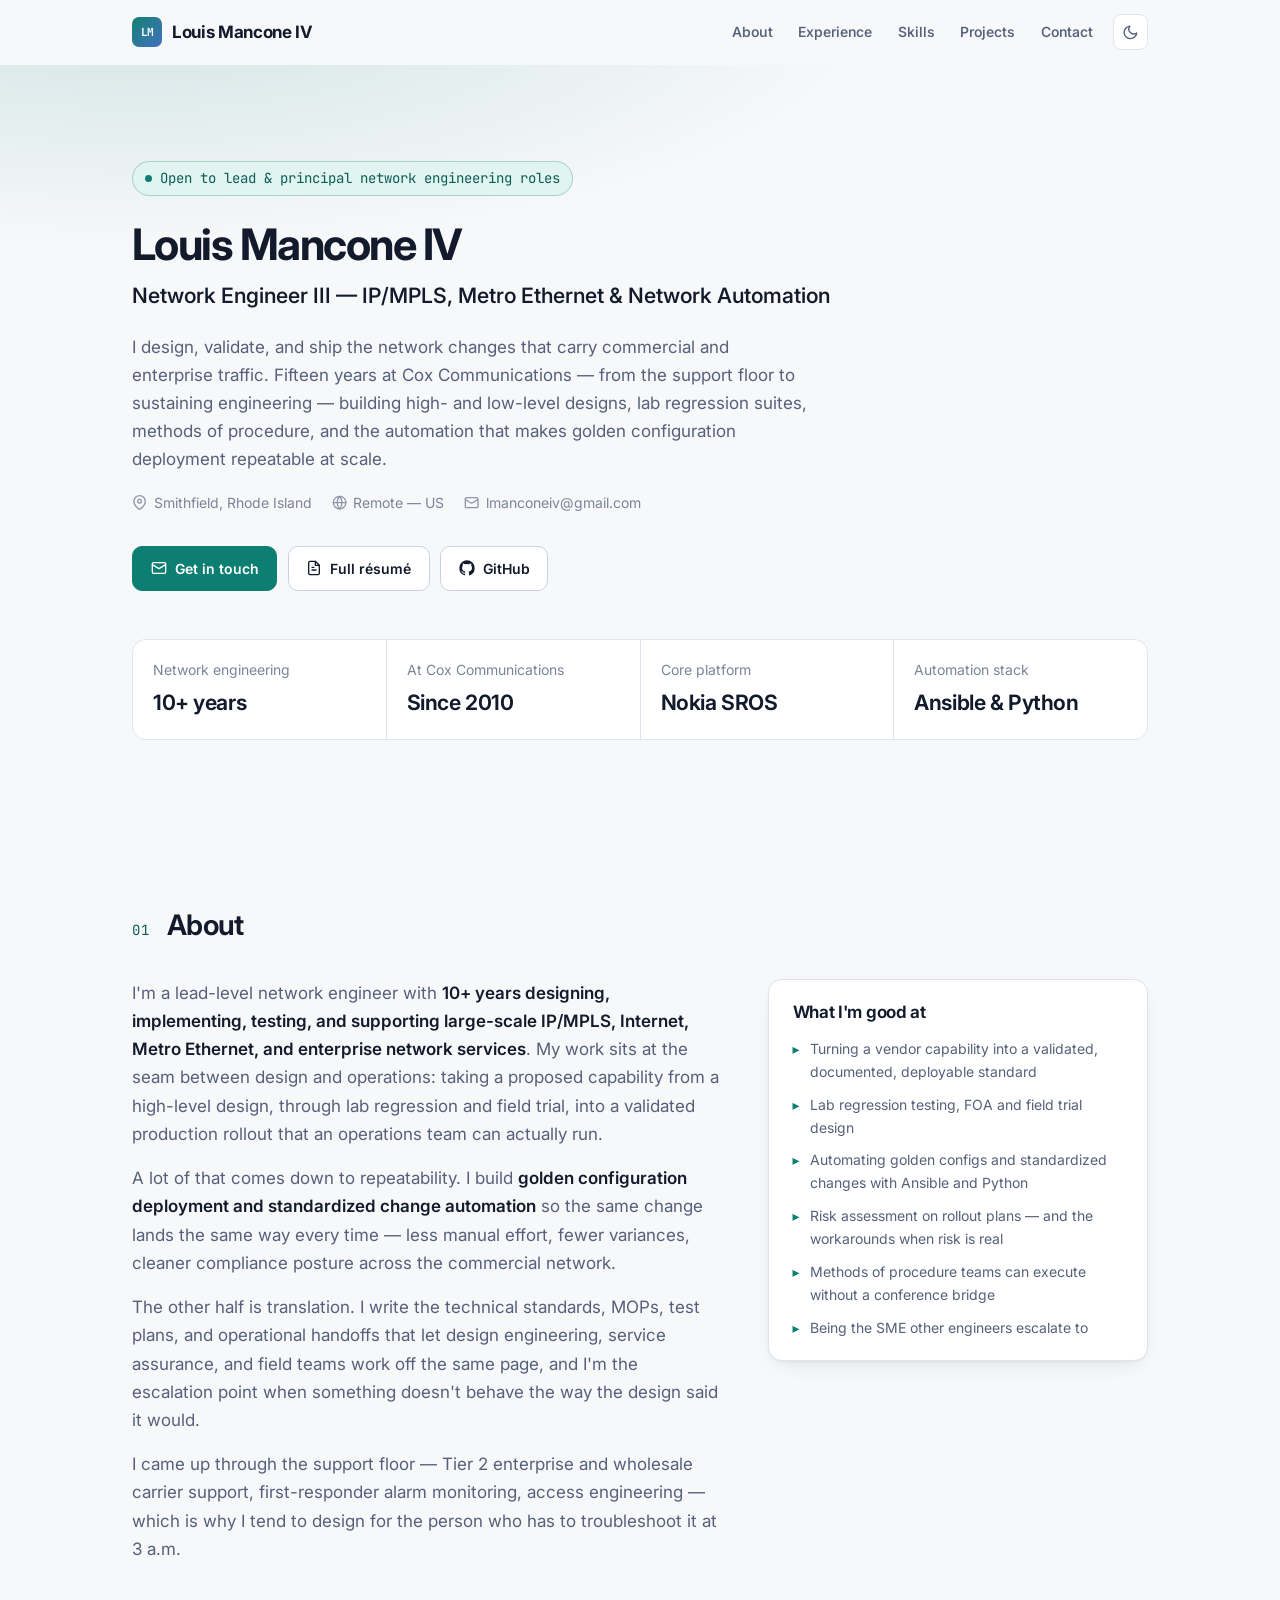
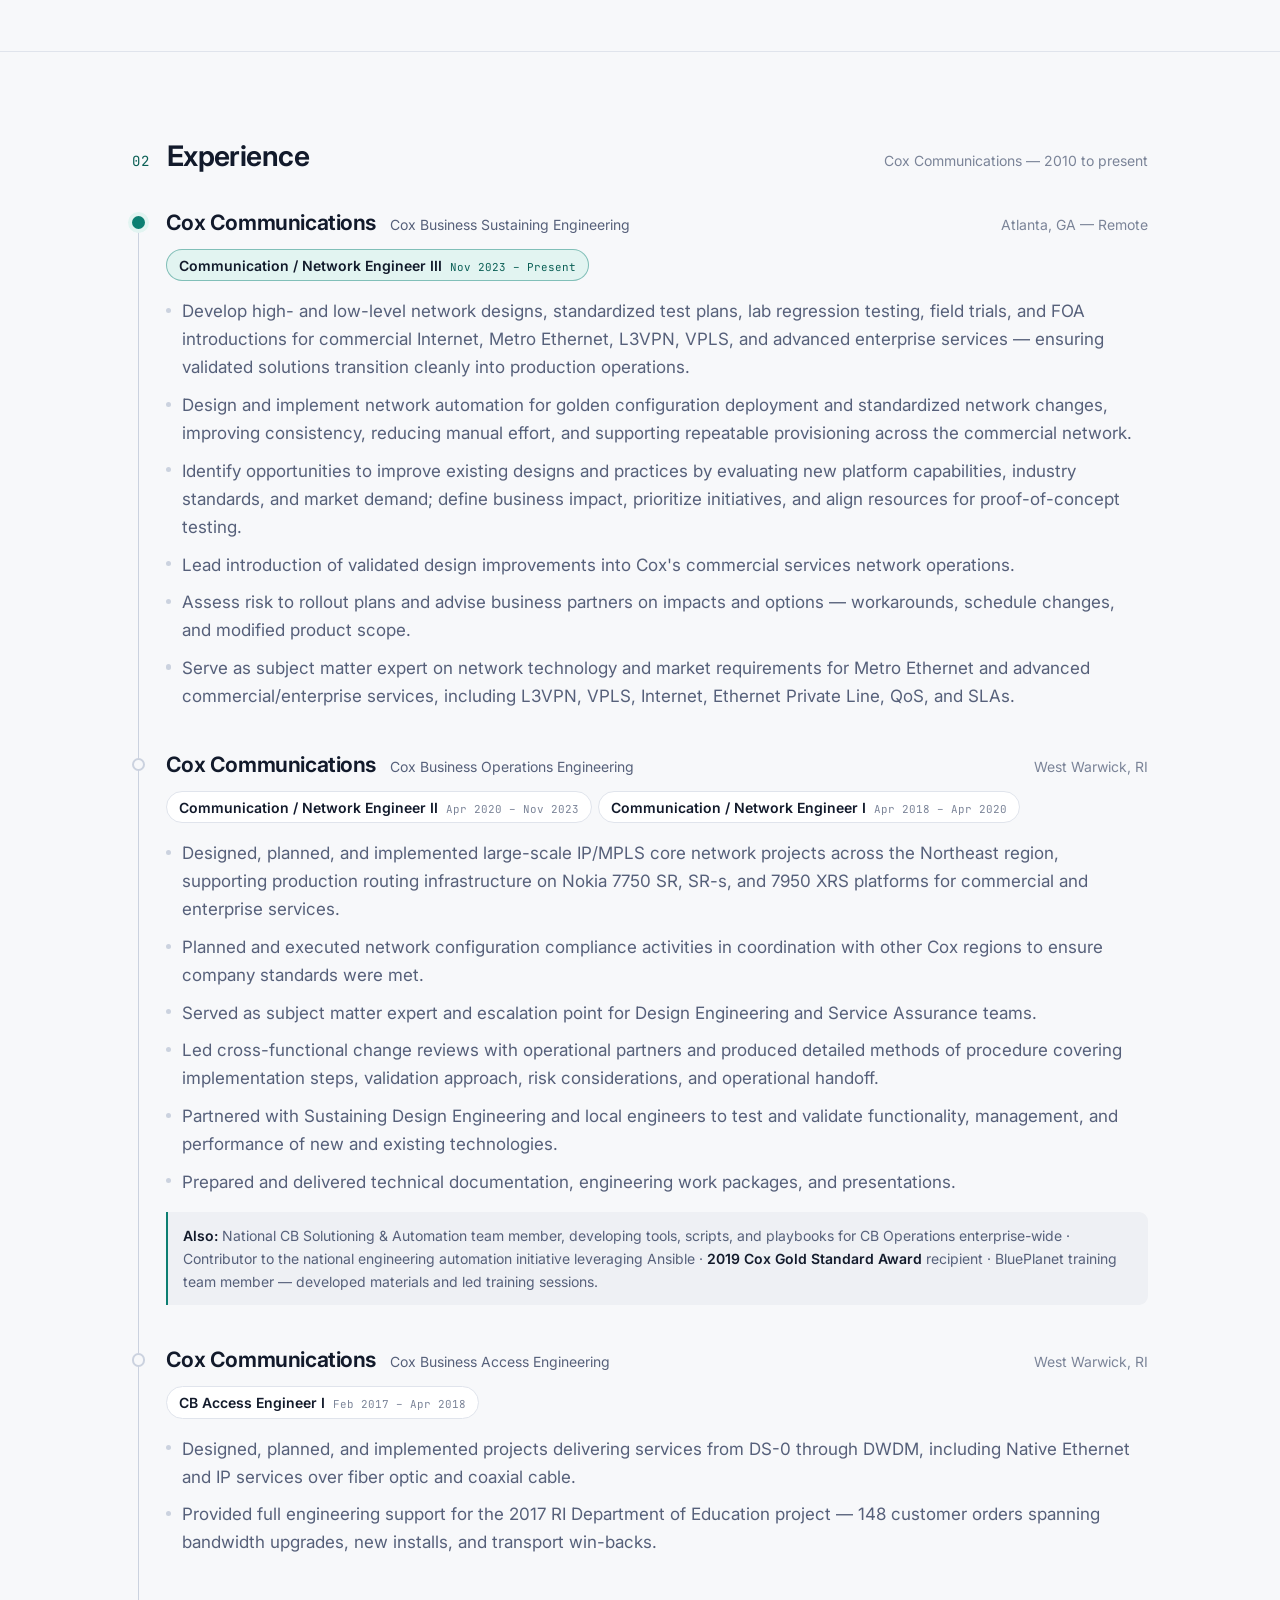
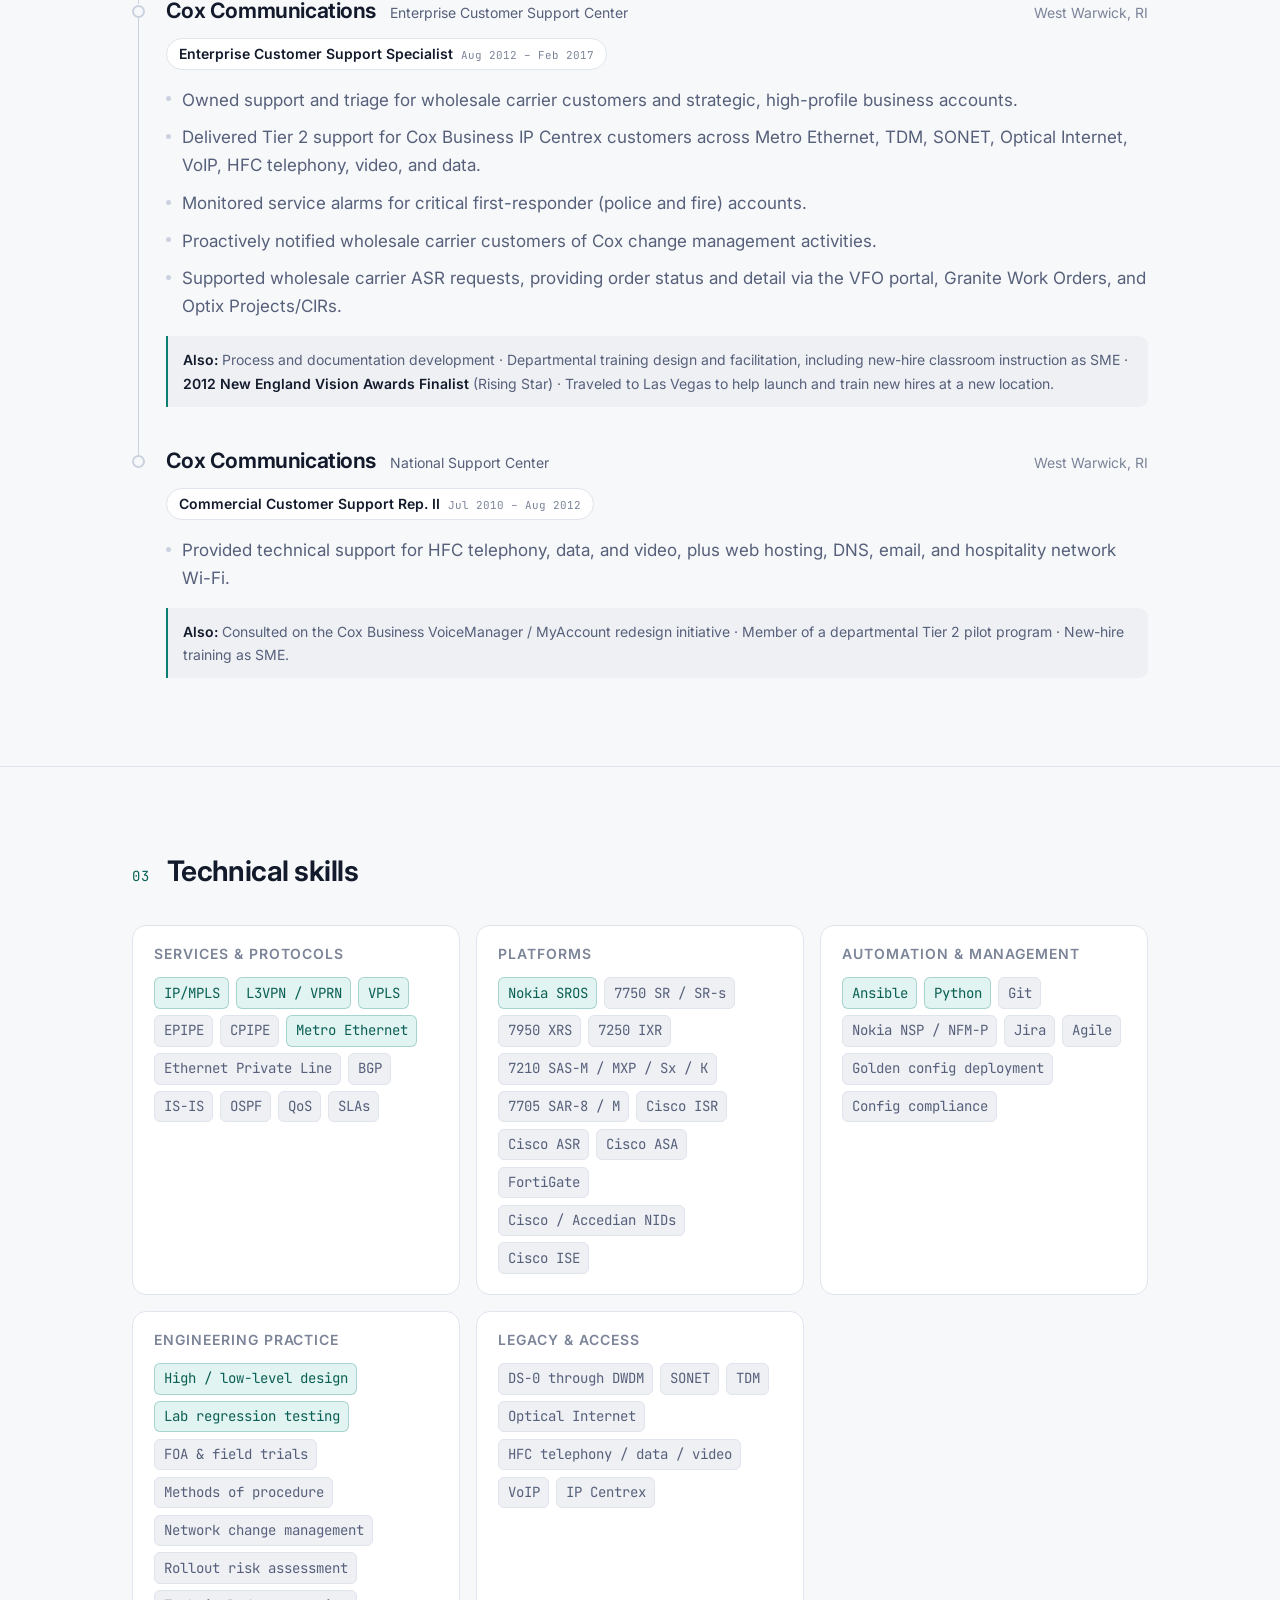
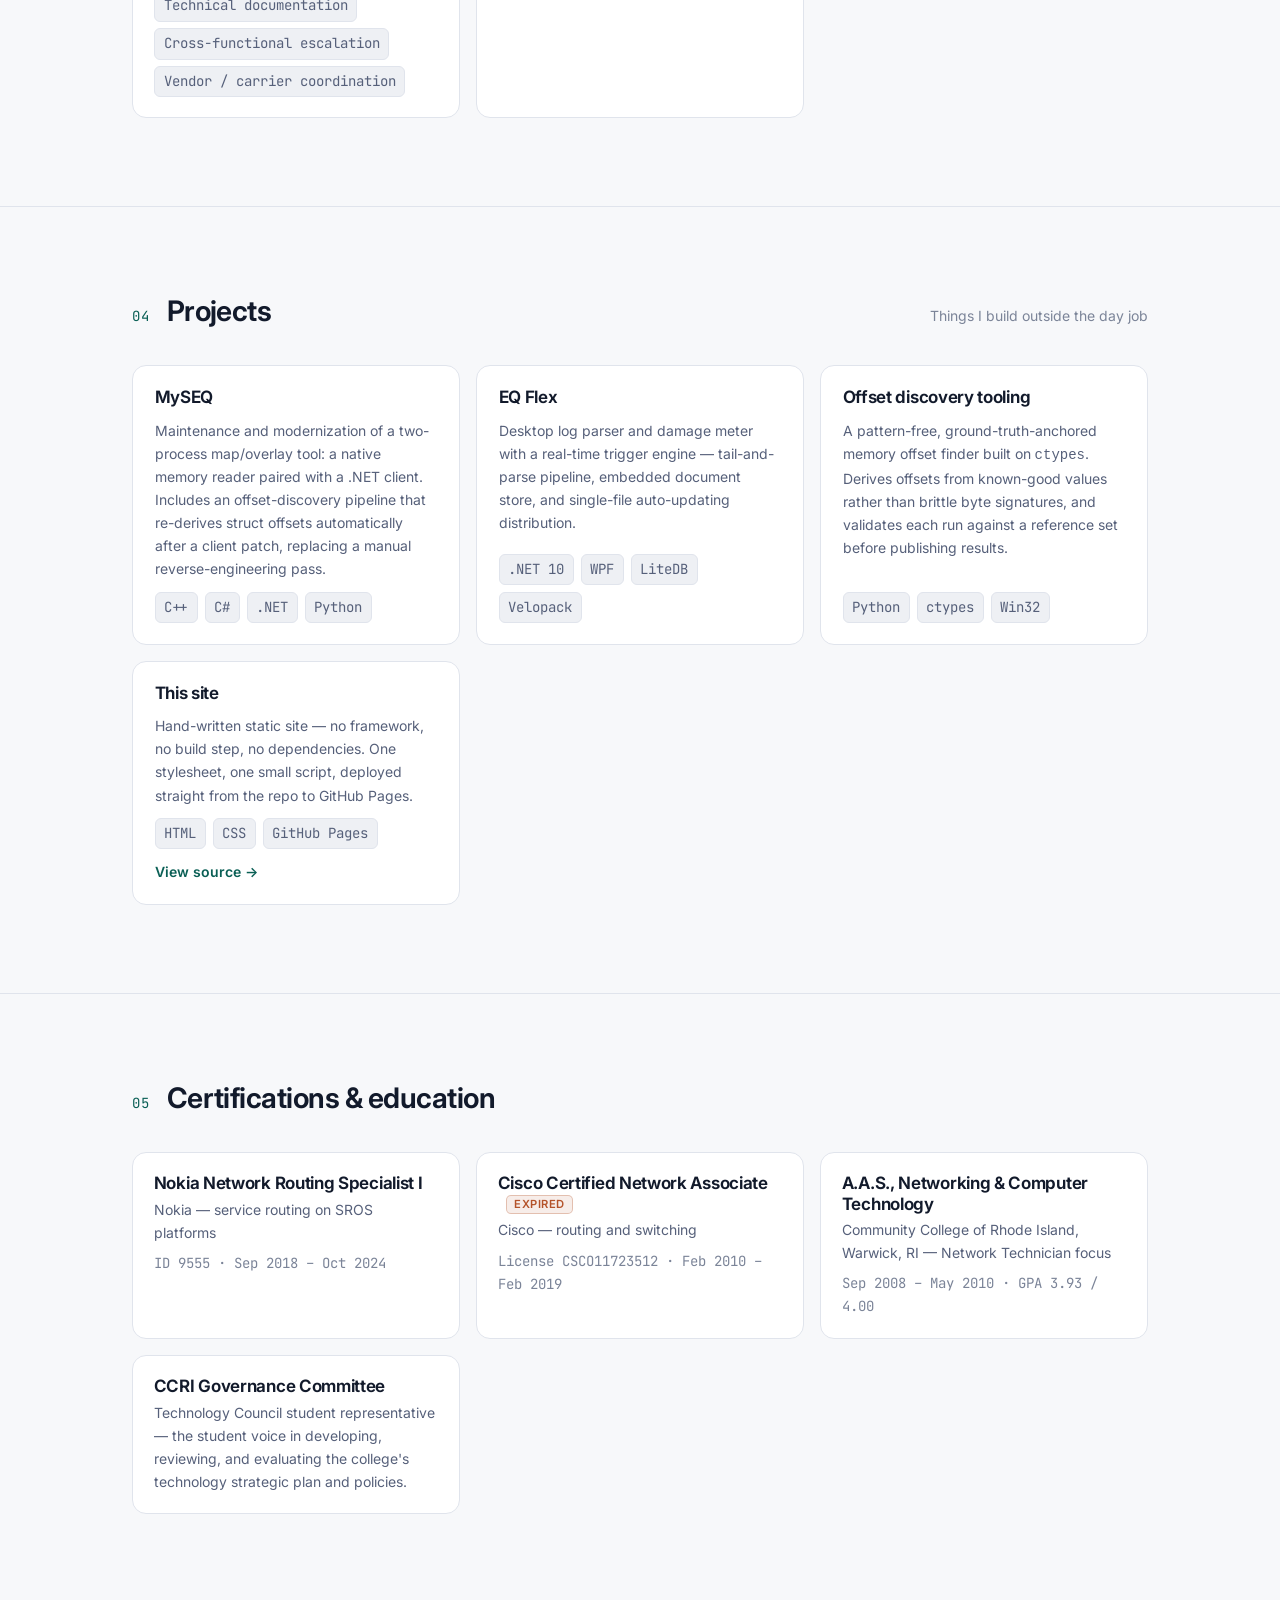
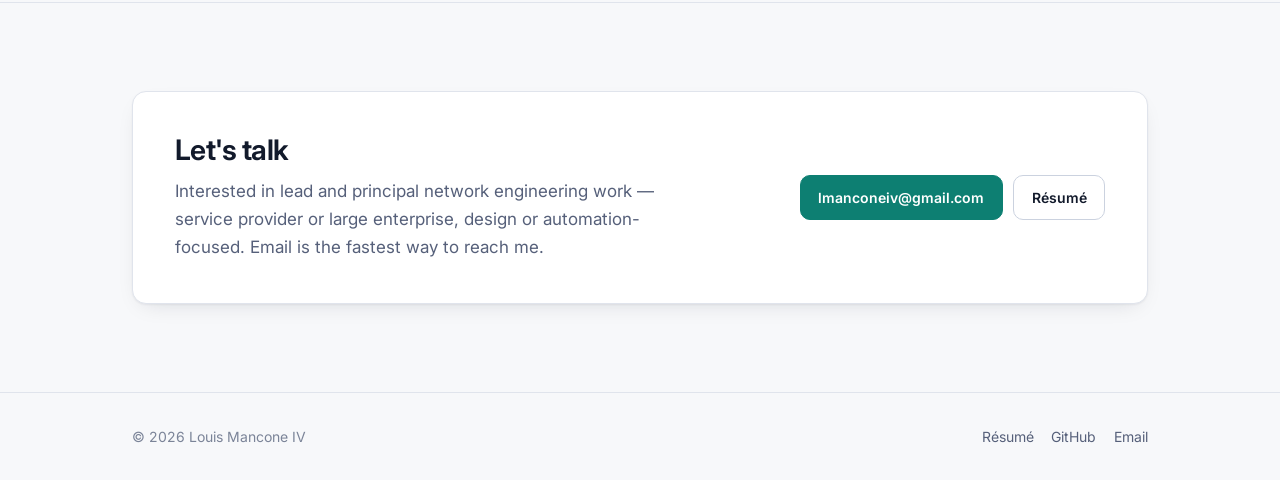
==== index.html @ 304a7817 "Add baseline professional profile site Static GitHub Pages user site built from the résumé: a single" ====
<!DOCTYPE html>
<html lang="en">
<head>
<meta charset="utf-8">
<meta name="viewport" content="width=device-width, initial-scale=1">
<title>Louis Mancone IV — Network Engineer</title>
<meta name="description" content="Lead-level network engineer with 10+ years in large-scale IP/MPLS, Metro Ethernet, and enterprise services — design, lab validation, and network automation.">
<meta name="author" content="Louis Mancone IV">

<meta property="og:type" content="website">
<meta property="og:title" content="Louis Mancone IV — Network Engineer">
<meta property="og:description" content="Lead-level network engineer with 10+ years in large-scale IP/MPLS, Metro Ethernet, and enterprise services — design, lab validation, and network automation.">
<meta property="og:url" content="https://louie1214.github.io/">
<meta name="twitter:card" content="summary">

<link rel="canonical" href="https://louie1214.github.io/">
<link rel="icon" href="data:image/svg+xml,%3Csvg xmlns='http://www.w3.org/2000/svg' viewBox='0 0 32 32'%3E%3Crect width='32' height='32' rx='7' fill='%230d7f72'/%3E%3Ctext x='16' y='22' font-family='monospace' font-size='15' font-weight='700' fill='%23fff' text-anchor='middle'%3ELM%3C/text%3E%3C/svg%3E">

<link rel="preconnect" href="https://fonts.googleapis.com">
<link rel="preconnect" href="https://fonts.gstatic.com" crossorigin>
<link rel="stylesheet" href="https://fonts.googleapis.com/css2?family=Inter:wght@400;500;600;700&family=JetBrains+Mono:wght@400;600&display=swap">
<link rel="stylesheet" href="assets/css/site.css">

<script>
  // Apply saved theme before paint to avoid a flash.
  try {
    var t = localStorage.getItem('theme');
    if (t === 'light' || t === 'dark') document.documentElement.setAttribute('data-theme', t);
  } catch (e) {}
</script>
</head>
<body>

<a class="skip-link" href="#main">Skip to content</a>

<header class="site-header" id="siteHeader">
  <div class="wrap nav">
    <a class="brand" href="#top"><span class="brand-mark" aria-hidden="true">LM</span> <span class="brand-name">Louis Mancone IV</span></a>
    <nav class="nav-links" aria-label="Section navigation">
      <a href="#about" class="nav-hide-sm">About</a>
      <a href="#experience">Experience</a>
      <a href="#skills" class="nav-hide-sm">Skills</a>
      <a href="#projects">Projects</a>
      <a href="#contact">Contact</a>
      <button class="theme-toggle" id="themeToggle" type="button" aria-label="Toggle color theme">
        <svg class="icon-moon" viewBox="0 0 24 24" fill="none" stroke="currentColor" stroke-width="2" stroke-linecap="round" stroke-linejoin="round" aria-hidden="true"><path d="M21 12.79A9 9 0 1 1 11.21 3 7 7 0 0 0 21 12.79z"/></svg>
        <svg class="icon-sun" viewBox="0 0 24 24" fill="none" stroke="currentColor" stroke-width="2" stroke-linecap="round" stroke-linejoin="round" aria-hidden="true"><circle cx="12" cy="12" r="4"/><path d="M12 2v2M12 20v2M4.93 4.93l1.41 1.41M17.66 17.66l1.41 1.41M2 12h2M20 12h2M6.34 17.66l-1.41 1.41M19.07 4.93l-1.41 1.41"/></svg>
      </button>
    </nav>
  </div>
</header>

<main id="main">

<!-- ================= HERO ================= -->
<section class="hero" id="top">
  <div class="wrap">
    <p class="hero-eyebrow"><span class="dot" aria-hidden="true"></span> Open to lead &amp; principal network engineering roles</p>

    <h1>Louis Mancone IV</h1>
    <p class="hero-role">Network Engineer III &mdash; IP/MPLS, Metro Ethernet &amp; Network Automation</p>

    <p class="hero-lede">
      I design, validate, and ship the network changes that carry commercial and enterprise traffic.
      Fifteen years at Cox Communications &mdash; from the support floor to sustaining engineering &mdash;
      building high- and low-level designs, lab regression suites, methods of procedure, and the
      automation that makes golden configuration deployment repeatable at scale.
    </p>

    <p class="hero-meta">
      <span>
        <svg viewBox="0 0 24 24" fill="none" stroke="currentColor" stroke-width="2" stroke-linecap="round" stroke-linejoin="round" aria-hidden="true"><path d="M21 10c0 7-9 13-9 13s-9-6-9-13a9 9 0 0 1 18 0z"/><circle cx="12" cy="10" r="3"/></svg>
        Smithfield, Rhode Island
      </span>
      <span>
        <svg viewBox="0 0 24 24" fill="none" stroke="currentColor" stroke-width="2" stroke-linecap="round" stroke-linejoin="round" aria-hidden="true"><circle cx="12" cy="12" r="10"/><path d="M2 12h20M12 2a15 15 0 0 1 0 20 15 15 0 0 1 0-20z"/></svg>
        Remote &mdash; US
      </span>
      <a href="mailto:lmanconeiv@gmail.com">
        <svg viewBox="0 0 24 24" fill="none" stroke="currentColor" stroke-width="2" stroke-linecap="round" stroke-linejoin="round" aria-hidden="true"><rect x="2" y="4" width="20" height="16" rx="2"/><path d="m22 7-10 6L2 7"/></svg>
        lmanconeiv@gmail.com
      </a>
    </p>

    <div class="cta-row">
      <a class="btn btn-primary" href="mailto:lmanconeiv@gmail.com">
        <svg viewBox="0 0 24 24" fill="none" stroke="currentColor" stroke-width="2" stroke-linecap="round" stroke-linejoin="round" aria-hidden="true"><rect x="2" y="4" width="20" height="16" rx="2"/><path d="m22 7-10 6L2 7"/></svg>
        Get in touch
      </a>
      <a class="btn" href="resume.html">
        <svg viewBox="0 0 24 24" fill="none" stroke="currentColor" stroke-width="2" stroke-linecap="round" stroke-linejoin="round" aria-hidden="true"><path d="M14 2H6a2 2 0 0 0-2 2v16a2 2 0 0 0 2 2h12a2 2 0 0 0 2-2V8z"/><path d="M14 2v6h6M9 15h6M9 11h3"/></svg>
        Full r&eacute;sum&eacute;
      </a>
      <a class="btn" href="https://github.com/louie1214">
        <svg viewBox="0 0 24 24" fill="currentColor" aria-hidden="true"><path d="M12 .5A11.5 11.5 0 0 0 .5 12a11.5 11.5 0 0 0 7.86 10.92c.58.1.79-.25.79-.56v-2c-3.2.7-3.88-1.37-3.88-1.37-.53-1.34-1.29-1.7-1.29-1.7-1.05-.72.08-.7.08-.7 1.16.08 1.77 1.2 1.77 1.2 1.03 1.77 2.7 1.26 3.36.96.1-.75.4-1.26.73-1.55-2.56-.3-5.25-1.28-5.25-5.7 0-1.26.45-2.3 1.19-3.1-.12-.3-.52-1.48.11-3.08 0 0 .97-.31 3.18 1.18a11 11 0 0 1 5.8 0c2.2-1.5 3.17-1.18 3.17-1.18.63 1.6.23 2.78.12 3.07.74.81 1.18 1.85 1.18 3.11 0 4.43-2.69 5.4-5.26 5.69.41.36.78 1.06.78 2.14v3.17c0 .31.2.67.8.56A11.5 11.5 0 0 0 23.5 12 11.5 11.5 0 0 0 12 .5z"/></svg>
        GitHub
      </a>
      <!-- TODO: add your LinkedIn profile here
      <a class="btn" href="https://www.linkedin.com/in/YOUR-HANDLE">LinkedIn</a>
      -->
    </div>

    <dl class="stats reveal">
      <div class="stat"><dt>Network engineering</dt><dd>10+ years</dd></div>
      <div class="stat"><dt>At Cox Communications</dt><dd>Since 2010</dd></div>
      <div class="stat"><dt>Core platform</dt><dd>Nokia SROS</dd></div>
      <div class="stat"><dt>Automation stack</dt><dd>Ansible &amp; Python</dd></div>
    </dl>
  </div>
</section>

<!-- ================= ABOUT ================= -->
<section class="section" id="about">
  <div class="wrap">
    <div class="section-head">
      <span class="section-kicker">01</span>
      <h2>About</h2>
    </div>

    <div class="two-col">
      <div class="prose reveal">
        <p>
          I'm a lead-level network engineer with <strong>10+ years designing, implementing, testing, and
          supporting large-scale IP/MPLS, Internet, Metro Ethernet, and enterprise network services</strong>.
          My work sits at the seam between design and operations: taking a proposed capability from a
          high-level design, through lab regression and field trial, into a validated production rollout
          that an operations team can actually run.
        </p>
        <p>
          A lot of that comes down to repeatability. I build <strong>golden configuration deployment and
          standardized change automation</strong> so the same change lands the same way every time &mdash;
          less manual effort, fewer variances, cleaner compliance posture across the commercial network.
        </p>
        <p>
          The other half is translation. I write the technical standards, MOPs, test plans, and operational
          handoffs that let design engineering, service assurance, and field teams work off the same page,
          and I'm the escalation point when something doesn't behave the way the design said it would.
        </p>
        <p>
          I came up through the support floor &mdash; Tier 2 enterprise and wholesale carrier support,
          first-responder alarm monitoring, access engineering &mdash; which is why I tend to design for
          the person who has to troubleshoot it at 3 a.m.
        </p>
      </div>

      <aside class="aside-card reveal">
        <h3>What I'm good at</h3>
        <ul>
          <li>Turning a vendor capability into a validated, documented, deployable standard</li>
          <li>Lab regression testing, FOA and field trial design</li>
          <li>Automating golden configs and standardized changes with Ansible and Python</li>
          <li>Risk assessment on rollout plans &mdash; and the workarounds when risk is real</li>
          <li>Methods of procedure teams can execute without a conference bridge</li>
          <li>Being the SME other engineers escalate to</li>
        </ul>
      </aside>
    </div>
  </div>
</section>

<!-- ================= EXPERIENCE ================= -->
<section class="section" id="experience">
  <div class="wrap">
    <div class="section-head">
      <span class="section-kicker">02</span>
      <h2>Experience</h2>
      <span class="section-note">Cox Communications &mdash; 2010 to present</span>
    </div>

    <div class="timeline">

      <!-- Sustaining Engineering -->
      <article class="job reveal" data-current="true">
        <div class="job-head">
          <h3 class="job-org">Cox Communications</h3>
          <span class="job-unit">Cox Business Sustaining Engineering</span>
          <span class="job-loc">Atlanta, GA &mdash; Remote</span>
        </div>
        <div class="roles">
          <span class="role-chip" data-current="true"><b>Communication / Network Engineer III</b> <span>Nov 2023 &ndash; Present</span></span>
        </div>
        <ul class="bullets">
          <li>Develop high- and low-level network designs, standardized test plans, lab regression testing, field trials, and FOA introductions for commercial Internet, Metro Ethernet, L3VPN, VPLS, and advanced enterprise services &mdash; ensuring validated solutions transition cleanly into production operations.</li>
          <li>Design and implement network automation for golden configuration deployment and standardized network changes, improving consistency, reducing manual effort, and supporting repeatable provisioning across the commercial network.</li>
          <li>Identify opportunities to improve existing designs and practices by evaluating new platform capabilities, industry standards, and market demand; define business impact, prioritize initiatives, and align resources for proof-of-concept testing.</li>
          <li>Lead introduction of validated design improvements into Cox's commercial services network operations.</li>
          <li>Assess risk to rollout plans and advise business partners on impacts and options &mdash; workarounds, schedule changes, and modified product scope.</li>
          <li>Serve as subject matter expert on network technology and market requirements for Metro Ethernet and advanced commercial/enterprise services, including L3VPN, VPLS, Internet, Ethernet Private Line, QoS, and SLAs.</li>
        </ul>
      </article>

      <!-- Operations Engineering -->
      <article class="job reveal">
        <div class="job-head">
          <h3 class="job-org">Cox Communications</h3>
          <span class="job-unit">Cox Business Operations Engineering</span>
          <span class="job-loc">West Warwick, RI</span>
        </div>
        <div class="roles">
          <span class="role-chip"><b>Communication / Network Engineer II</b> <span>Apr 2020 &ndash; Nov 2023</span></span>
          <span class="role-chip"><b>Communication / Network Engineer I</b> <span>Apr 2018 &ndash; Apr 2020</span></span>
        </div>
        <ul class="bullets">
          <li>Designed, planned, and implemented large-scale IP/MPLS core network projects across the Northeast region, supporting production routing infrastructure on Nokia 7750 SR, SR-s, and 7950 XRS platforms for commercial and enterprise services.</li>
          <li>Planned and executed network configuration compliance activities in coordination with other Cox regions to ensure company standards were met.</li>
          <li>Served as subject matter expert and escalation point for Design Engineering and Service Assurance teams.</li>
          <li>Led cross-functional change reviews with operational partners and produced detailed methods of procedure covering implementation steps, validation approach, risk considerations, and operational handoff.</li>
          <li>Partnered with Sustaining Design Engineering and local engineers to test and validate functionality, management, and performance of new and existing technologies.</li>
          <li>Prepared and delivered technical documentation, engineering work packages, and presentations.</li>
        </ul>
        <p class="job-extra">
          <b>Also:</b> National CB Solutioning &amp; Automation team member, developing tools, scripts, and playbooks for CB Operations enterprise-wide &middot;
          Contributor to the national engineering automation initiative leveraging Ansible &middot;
          <b>2019 Cox Gold Standard Award</b> recipient &middot;
          BluePlanet training team member &mdash; developed materials and led training sessions.
        </p>
      </article>

      <!-- Access Engineering -->
      <article class="job reveal">
        <div class="job-head">
          <h3 class="job-org">Cox Communications</h3>
          <span class="job-unit">Cox Business Access Engineering</span>
          <span class="job-loc">West Warwick, RI</span>
        </div>
        <div class="roles">
          <span class="role-chip"><b>CB Access Engineer I</b> <span>Feb 2017 &ndash; Apr 2018</span></span>
        </div>
        <ul class="bullets">
          <li>Designed, planned, and implemented projects delivering services from DS-0 through DWDM, including Native Ethernet and IP services over fiber optic and coaxial cable.</li>
          <li>Provided full engineering support for the 2017 RI Department of Education project &mdash; 148 customer orders spanning bandwidth upgrades, new installs, and transport win-backs.</li>
        </ul>
      </article>

      <!-- Enterprise Support -->
      <article class="job reveal">
        <div class="job-head">
          <h3 class="job-org">Cox Communications</h3>
          <span class="job-unit">Enterprise Customer Support Center</span>
          <span class="job-loc">West Warwick, RI</span>
        </div>
        <div class="roles">
          <span class="role-chip"><b>Enterprise Customer Support Specialist</b> <span>Aug 2012 &ndash; Feb 2017</span></span>
        </div>
        <ul class="bullets">
          <li>Owned support and triage for wholesale carrier customers and strategic, high-profile business accounts.</li>
          <li>Delivered Tier 2 support for Cox Business IP Centrex customers across Metro Ethernet, TDM, SONET, Optical Internet, VoIP, HFC telephony, video, and data.</li>
          <li>Monitored service alarms for critical first-responder (police and fire) accounts.</li>
          <li>Proactively notified wholesale carrier customers of Cox change management activities.</li>
          <li>Supported wholesale carrier ASR requests, providing order status and detail via the VFO portal, Granite Work Orders, and Optix Projects/CIRs.</li>
        </ul>
        <p class="job-extra">
          <b>Also:</b> Process and documentation development &middot;
          Departmental training design and facilitation, including new-hire classroom instruction as SME &middot;
          <b>2012 New England Vision Awards Finalist</b> (Rising Star) &middot;
          Traveled to Las Vegas to help launch and train new hires at a new location.
        </p>
      </article>

      <!-- National Support Center -->
      <article class="job reveal">
        <div class="job-head">
          <h3 class="job-org">Cox Communications</h3>
          <span class="job-unit">National Support Center</span>
          <span class="job-loc">West Warwick, RI</span>
        </div>
        <div class="roles">
          <span class="role-chip"><b>Commercial Customer Support Rep. II</b> <span>Jul 2010 &ndash; Aug 2012</span></span>
        </div>
        <ul class="bullets">
          <li>Provided technical support for HFC telephony, data, and video, plus web hosting, DNS, email, and hospitality network Wi-Fi.</li>
        </ul>
        <p class="job-extra">
          <b>Also:</b> Consulted on the Cox Business VoiceManager / MyAccount redesign initiative &middot;
          Member of a departmental Tier 2 pilot program &middot;
          New-hire training as SME.
        </p>
      </article>

    </div>
  </div>
</section>

<!-- ================= SKILLS ================= -->
<section class="section" id="skills">
  <div class="wrap">
    <div class="section-head">
      <span class="section-kicker">03</span>
      <h2>Technical skills</h2>
    </div>

    <div class="skill-grid">
      <div class="skill-card reveal">
        <h3>Services &amp; protocols</h3>
        <div class="tags">
          <span class="tag" data-strong="true">IP/MPLS</span>
          <span class="tag" data-strong="true">L3VPN / VPRN</span>
          <span class="tag" data-strong="true">VPLS</span>
          <span class="tag">EPIPE</span>
          <span class="tag">CPIPE</span>
          <span class="tag" data-strong="true">Metro Ethernet</span>
          <span class="tag">Ethernet Private Line</span>
          <span class="tag">BGP</span>
          <span class="tag">IS-IS</span>
          <span class="tag">OSPF</span>
          <span class="tag">QoS</span>
          <span class="tag">SLAs</span>
        </div>
      </div>

      <div class="skill-card reveal">
        <h3>Platforms</h3>
        <div class="tags">
          <span class="tag" data-strong="true">Nokia SROS</span>
          <span class="tag">7750 SR / SR-s</span>
          <span class="tag">7950 XRS</span>
          <span class="tag">7250 IXR</span>
          <span class="tag">7210 SAS-M / MXP / Sx / K</span>
          <span class="tag">7705 SAR-8 / M</span>
          <span class="tag">Cisco ISR</span>
          <span class="tag">Cisco ASR</span>
          <span class="tag">Cisco ASA</span>
          <span class="tag">FortiGate</span>
          <span class="tag">Cisco / Accedian NIDs</span>
          <span class="tag">Cisco ISE</span>
        </div>
      </div>

      <div class="skill-card reveal">
        <h3>Automation &amp; management</h3>
        <div class="tags">
          <span class="tag" data-strong="true">Ansible</span>
          <span class="tag" data-strong="true">Python</span>
          <span class="tag">Git</span>
          <span class="tag">Nokia NSP / NFM-P</span>
          <span class="tag">Jira</span>
          <span class="tag">Agile</span>
          <span class="tag">Golden config deployment</span>
          <span class="tag">Config compliance</span>
        </div>
      </div>

      <div class="skill-card reveal">
        <h3>Engineering practice</h3>
        <div class="tags">
          <span class="tag" data-strong="true">High / low-level design</span>
          <span class="tag" data-strong="true">Lab regression testing</span>
          <span class="tag">FOA &amp; field trials</span>
          <span class="tag">Methods of procedure</span>
          <span class="tag">Network change management</span>
          <span class="tag">Rollout risk assessment</span>
          <span class="tag">Technical documentation</span>
          <span class="tag">Cross-functional escalation</span>
          <span class="tag">Vendor / carrier coordination</span>
        </div>
      </div>

      <div class="skill-card reveal">
        <h3>Legacy &amp; access</h3>
        <div class="tags">
          <span class="tag">DS-0 through DWDM</span>
          <span class="tag">SONET</span>
          <span class="tag">TDM</span>
          <span class="tag">Optical Internet</span>
          <span class="tag">HFC telephony / data / video</span>
          <span class="tag">VoIP</span>
          <span class="tag">IP Centrex</span>
        </div>
      </div>
    </div>
  </div>
</section>

<!-- ================= PROJECTS ================= -->
<section class="section" id="projects">
  <div class="wrap">
    <div class="section-head">
      <span class="section-kicker">04</span>
      <h2>Projects</h2>
      <span class="section-note">Things I build outside the day job</span>
    </div>

    <div class="project-grid">

      <article class="project reveal">
        <h3>MySEQ</h3>
        <p>
          Maintenance and modernization of a two-process map/overlay tool: a native memory reader
          paired with a .NET client. Includes an offset-discovery pipeline that re-derives struct
          offsets automatically after a client patch, replacing a manual reverse-engineering pass.
        </p>
        <div class="tags">
          <span class="tag">C++</span><span class="tag">C#</span><span class="tag">.NET</span><span class="tag">Python</span>
        </div>
      </article>

      <article class="project reveal">
        <h3>EQ Flex</h3>
        <p>
          Desktop log parser and damage meter with a real-time trigger engine &mdash; tail-and-parse
          pipeline, embedded document store, and single-file auto-updating distribution.
        </p>
        <div class="tags">
          <span class="tag">.NET 10</span><span class="tag">WPF</span><span class="tag">LiteDB</span><span class="tag">Velopack</span>
        </div>
      </article>

      <article class="project reveal">
        <h3>Offset discovery tooling</h3>
        <p>
          A pattern-free, ground-truth-anchored memory offset finder built on <code>ctypes</code>.
          Derives offsets from known-good values rather than brittle byte signatures, and validates
          each run against a reference set before publishing results.
        </p>
        <div class="tags">
          <span class="tag">Python</span><span class="tag">ctypes</span><span class="tag">Win32</span>
        </div>
      </article>

      <article class="project reveal">
        <h3>This site</h3>
        <p>
          Hand-written static site &mdash; no framework, no build step, no dependencies. One
          stylesheet, one small script, deployed straight from the repo to GitHub Pages.
        </p>
        <div class="tags">
          <span class="tag">HTML</span><span class="tag">CSS</span><span class="tag">GitHub Pages</span>
        </div>
        <a class="project-link" href="https://github.com/louie1214/louie1214.github.io">View source &rarr;</a>
      </article>

    </div>
  </div>
</section>

<!-- ================= CREDENTIALS ================= -->
<section class="section" id="credentials">
  <div class="wrap">
    <div class="section-head">
      <span class="section-kicker">05</span>
      <h2>Certifications &amp; education</h2>
    </div>

    <div class="cred-grid">
      <div class="cred reveal">
        <h3>Nokia Network Routing Specialist I</h3>
        <p class="cred-sub">Nokia &mdash; service routing on SROS platforms</p>
        <p class="cred-meta">ID 9555 &middot; Sep 2018 &ndash; Oct 2024</p>
      </div>

      <div class="cred reveal">
        <h3>Cisco Certified Network Associate <span class="badge" data-tone="expired">Expired</span></h3>
        <p class="cred-sub">Cisco &mdash; routing and switching</p>
        <p class="cred-meta">License CSCO11723512 &middot; Feb 2010 &ndash; Feb 2019</p>
      </div>

      <div class="cred reveal">
        <h3>A.A.S., Networking &amp; Computer Technology</h3>
        <p class="cred-sub">Community College of Rhode Island, Warwick, RI &mdash; Network Technician focus</p>
        <p class="cred-meta">Sep 2008 &ndash; May 2010 &middot; GPA 3.93 / 4.00</p>
      </div>

      <div class="cred reveal">
        <h3>CCRI Governance Committee</h3>
        <p class="cred-sub">
          Technology Council student representative &mdash; the student voice in developing, reviewing,
          and evaluating the college's technology strategic plan and policies.
        </p>
      </div>
    </div>
  </div>
</section>

<!-- ================= CONTACT ================= -->
<section class="section" id="contact">
  <div class="wrap">
    <div class="contact-card reveal">
      <div>
        <h2>Let's talk</h2>
        <p>
          Interested in lead and principal network engineering work &mdash; service provider or
          large enterprise, design or automation-focused. Email is the fastest way to reach me.
        </p>
      </div>
      <div class="cta-row" style="margin-top:0">
        <a class="btn btn-primary" href="mailto:lmanconeiv@gmail.com">lmanconeiv@gmail.com</a>
        <a class="btn" href="resume.html">R&eacute;sum&eacute;</a>
      </div>
    </div>
  </div>
</section>

</main>

<footer class="site-footer">
  <div class="wrap footer-row">
    <span>&copy; <span id="year">2026</span> Louis Mancone IV</span>
    <nav aria-label="Footer">
      <a href="resume.html">R&eacute;sum&eacute;</a>
      <a href="https://github.com/louie1214">GitHub</a>
      <a href="mailto:lmanconeiv@gmail.com">Email</a>
    </nav>
  </div>
</footer>

<script src="assets/js/site.js"></script>
</body>
</html>
---- assets/css/site.css ----
/* ==========================================================================
   Louis Mancone IV — professional profile
   tokens → base → layout → components → print
   ========================================================================== */

:root {
  color-scheme: light dark;

  /* light palette (default) */
  --bg:            #f7f8fa;
  --bg-elev:       #ffffff;
  --bg-sunken:     #eef0f4;
  --text:          #121a2b;
  --text-muted:    #56607a;
  --text-faint:    #7b8498;
  --line:          #e0e4ec;
  --line-strong:   #cbd2df;
  --accent:        #0d7f72;
  --accent-soft:   #e2f4f1;
  --accent-text:   #0a5f55;
  --accent-ink:    #ffffff;
  --shadow:        0 1px 2px rgba(16,24,40,.05), 0 8px 24px -12px rgba(16,24,40,.18);
  --shadow-lift:   0 2px 4px rgba(16,24,40,.06), 0 18px 40px -18px rgba(16,24,40,.28);

  --font-sans: "Inter", ui-sans-serif, system-ui, -apple-system, "Segoe UI", Roboto, Helvetica, Arial, sans-serif;
  --font-mono: "JetBrains Mono", ui-monospace, SFMono-Regular, Menlo, Consolas, monospace;

  --maxw: 1080px;
  --radius: 14px;
  --radius-sm: 9px;

  --step--1: clamp(.80rem, .77rem + .14vw, .875rem);
  --step-0:  clamp(.95rem, .91rem + .20vw, 1.0625rem);
  --step-1:  clamp(1.12rem, 1.05rem + .34vw, 1.33rem);
  --step-2:  clamp(1.38rem, 1.24rem + .66vw, 1.85rem);
  --step-3:  clamp(1.85rem, 1.55rem + 1.45vw, 3.0rem);
}

/* dark palette */
@media (prefers-color-scheme: dark) {
  :root:not([data-theme="light"]) {
    --bg:          #0b0f17;
    --bg-elev:     #121823;
    --bg-sunken:   #0e131d;
    --text:        #e6eaf2;
    --text-muted:  #9aa5bb;
    --text-faint:  #6f7a90;
    --line:        #1f2736;
    --line-strong: #2c3647;
    --accent:      #2dd4bf;
    --accent-soft: #10332f;
    --accent-text: #5eead4;
    --accent-ink:  #04221e;
    --shadow:      0 1px 2px rgba(0,0,0,.4), 0 8px 24px -12px rgba(0,0,0,.6);
    --shadow-lift: 0 2px 4px rgba(0,0,0,.45), 0 18px 40px -18px rgba(0,0,0,.75);
  }
}

:root[data-theme="dark"] {
  --bg:          #0b0f17;
  --bg-elev:     #121823;
  --bg-sunken:   #0e131d;
  --text:        #e6eaf2;
  --text-muted:  #9aa5bb;
  --text-faint:  #6f7a90;
  --line:        #1f2736;
  --line-strong: #2c3647;
  --accent:      #2dd4bf;
  --accent-soft: #10332f;
  --accent-text: #5eead4;
  --accent-ink:  #04221e;
  --shadow:      0 1px 2px rgba(0,0,0,.4), 0 8px 24px -12px rgba(0,0,0,.6);
  --shadow-lift: 0 2px 4px rgba(0,0,0,.45), 0 18px 40px -18px rgba(0,0,0,.75);
}

/* ---------- base ---------- */

*, *::before, *::after { box-sizing: border-box; }

html { scroll-behavior: smooth; scroll-padding-top: 5.5rem; }

@media (prefers-reduced-motion: reduce) {
  html { scroll-behavior: auto; }
  *, *::before, *::after { animation-duration: .01ms !important; transition-duration: .01ms !important; }
}

body {
  margin: 0;
  background: var(--bg);
  color: var(--text);
  font-family: var(--font-sans);
  font-size: var(--step-0);
  line-height: 1.65;
  -webkit-font-smoothing: antialiased;
  text-rendering: optimizeLegibility;
}

h1, h2, h3, h4 { line-height: 1.2; margin: 0; font-weight: 650; letter-spacing: -.018em; }
p { margin: 0; }
ul { margin: 0; padding: 0; list-style: none; }

a { color: var(--accent-text); text-decoration: none; }
a:hover { text-decoration: underline; text-underline-offset: 3px; }

:focus-visible { outline: 2px solid var(--accent); outline-offset: 3px; border-radius: 4px; }

img { max-width: 100%; display: block; }

.visually-hidden {
  position: absolute; width: 1px; height: 1px; padding: 0; margin: -1px;
  overflow: hidden; clip: rect(0 0 0 0); white-space: nowrap; border: 0;
}

.skip-link {
  position: absolute; left: 50%; top: .5rem; transform: translate(-50%, -300%);
  background: var(--accent); color: var(--accent-ink);
  padding: .6rem 1rem; border-radius: 8px;
  z-index: 100; font-weight: 600; transition: transform .15s ease;
}
.skip-link:focus { transform: translate(-50%, 0); }

/* ---------- layout ---------- */

.wrap {
  width: 100%;
  max-width: var(--maxw);
  margin-inline: auto;
  padding-inline: clamp(1.1rem, 4vw, 2rem);
}

.section { padding-block: clamp(3rem, 7vw, 5.5rem); }
.section + .section { border-top: 1px solid var(--line); }

.section-head {
  display: flex; align-items: baseline; gap: 1rem;
  margin-bottom: 2.25rem; flex-wrap: wrap;
}
.section-head h2 { font-size: var(--step-2); }
.section-kicker {
  font-family: var(--font-mono);
  font-size: var(--step--1);
  letter-spacing: .09em;
  text-transform: uppercase;
  color: var(--accent-text);
}
.section-note { color: var(--text-faint); font-size: var(--step--1); margin-left: auto; }

/* ---------- header ---------- */

.site-header {
  position: sticky; top: 0; z-index: 50;
  background: color-mix(in srgb, var(--bg) 84%, transparent);
  backdrop-filter: saturate(160%) blur(12px);
  border-bottom: 1px solid transparent;
  transition: border-color .2s ease;
}
.site-header[data-stuck="true"] { border-bottom-color: var(--line); }

.nav { display: flex; align-items: center; gap: 1rem; min-height: 4rem; }

.brand {
  font-weight: 700; letter-spacing: -.02em; color: var(--text);
  display: inline-flex; align-items: center; gap: .6rem;
  white-space: nowrap;
}
.brand:hover { text-decoration: none; }

/* on narrow screens the monogram carries the identity alone, so the nav row fits */
@media (max-width: 600px) { .brand-name { display: none; } }
.brand-mark {
  width: 1.9rem; height: 1.9rem; flex: none;
  border-radius: 7px;
  background: linear-gradient(135deg, var(--accent), color-mix(in srgb, var(--accent) 40%, #6366f1));
  color: var(--accent-ink);
  display: grid; place-items: center;
  font-family: var(--font-mono); font-size: .7rem; font-weight: 700;
}

.nav-links { display: flex; gap: .2rem; margin-left: auto; align-items: center; }
.nav-links a {
  color: var(--text-muted);
  font-size: var(--step--1);
  font-weight: 550;
  padding: .45rem .7rem;
  border-radius: 8px;
}
.nav-links a:hover { color: var(--text); background: var(--bg-sunken); text-decoration: none; }
.nav-links a[aria-current="true"] { color: var(--accent-text); background: var(--accent-soft); }

@media (max-width: 780px) { .nav-hide-sm { display: none !important; } }

.theme-toggle {
  margin-left: .35rem;
  width: 2.2rem; height: 2.2rem; flex: none;
  display: grid; place-items: center;
  border: 1px solid var(--line); border-radius: 8px;
  background: var(--bg-elev); color: var(--text-muted);
  cursor: pointer;
}
.theme-toggle:hover { color: var(--text); border-color: var(--line-strong); }
.theme-toggle svg { width: 1.05rem; height: 1.05rem; }
.theme-toggle .icon-sun { display: none; }
.theme-toggle .icon-moon { display: block; }
@media (prefers-color-scheme: dark) {
  :root:not([data-theme="light"]) .theme-toggle .icon-sun { display: block; }
  :root:not([data-theme="light"]) .theme-toggle .icon-moon { display: none; }
}
:root[data-theme="dark"] .theme-toggle .icon-sun { display: block; }
:root[data-theme="dark"] .theme-toggle .icon-moon { display: none; }
:root[data-theme="light"] .theme-toggle .icon-sun { display: none; }
:root[data-theme="light"] .theme-toggle .icon-moon { display: block; }

/* ---------- hero ---------- */

.hero {
  padding-block: clamp(3rem, 9vw, 6rem) clamp(2.5rem, 6vw, 4rem);
  position: relative; overflow: hidden;
}
.hero::before {
  content: ""; position: absolute; inset: -40% -20% auto -20%; height: 70vh; pointer-events: none;
  background: radial-gradient(58% 55% at 22% 38%, color-mix(in srgb, var(--accent) 16%, transparent), transparent 72%);
}
.hero > * { position: relative; }

.hero-eyebrow {
  display: inline-flex; align-items: center; gap: .5rem;
  font-family: var(--font-mono); font-size: var(--step--1);
  color: var(--accent-text);
  background: var(--accent-soft);
  border: 1px solid color-mix(in srgb, var(--accent) 28%, transparent);
  padding: .3rem .75rem; border-radius: 999px;
  margin-bottom: 1.4rem;
}
.dot { width: .45rem; height: .45rem; border-radius: 50%; background: var(--accent); flex: none; }

.hero h1 { font-size: var(--step-3); letter-spacing: -.035em; font-weight: 700; }
.hero-role { font-size: var(--step-1); font-weight: 550; margin-top: .55rem; }
.hero-lede { margin-top: 1.2rem; max-width: 62ch; color: var(--text-muted); }

.hero-meta {
  display: flex; flex-wrap: wrap; gap: .4rem 1.25rem;
  margin-top: 1.1rem; color: var(--text-faint); font-size: var(--step--1);
}
.hero-meta span, .hero-meta a { display: inline-flex; align-items: center; gap: .4rem; }
.hero-meta a { color: var(--text-faint); }
.hero-meta a:hover { color: var(--accent-text); }
.hero-meta svg { width: .95rem; height: .95rem; opacity: .85; }

.cta-row { display: flex; flex-wrap: wrap; gap: .65rem; margin-top: 2rem; }

.btn {
  display: inline-flex; align-items: center; gap: .5rem;
  padding: .62rem 1.1rem; border-radius: 10px;
  font-size: var(--step--1); font-weight: 600;
  border: 1px solid var(--line-strong);
  background: var(--bg-elev); color: var(--text);
  cursor: pointer;
  transition: transform .12s ease, box-shadow .15s ease, border-color .15s ease;
}
.btn:hover { text-decoration: none; transform: translateY(-1px); box-shadow: var(--shadow); border-color: var(--accent); }
.btn svg { width: 1rem; height: 1rem; }
.btn-primary { background: var(--accent); border-color: var(--accent); color: var(--accent-ink); }
.btn-primary:hover { box-shadow: var(--shadow-lift); }

/* ---------- stat strip ---------- */

.stats {
  display: grid; gap: 1px;
  grid-template-columns: repeat(auto-fit, minmax(165px, 1fr));
  background: var(--line);
  border: 1px solid var(--line);
  border-radius: var(--radius);
  overflow: hidden;
  margin-top: 3rem;
}
.stat { background: var(--bg-elev); padding: 1.15rem 1.25rem; }
.stat dt { font-size: var(--step--1); color: var(--text-faint); margin-bottom: .3rem; }
.stat dd { margin: 0; font-size: var(--step-1); font-weight: 650; letter-spacing: -.02em; }

/* ---------- prose / two column ---------- */

.prose { max-width: 68ch; color: var(--text-muted); display: grid; gap: 1.05rem; }
.prose strong { color: var(--text); font-weight: 600; }

.two-col {
  display: grid; gap: clamp(1.5rem, 4vw, 3rem);
  grid-template-columns: minmax(0, 1.55fr) minmax(0, 1fr);
  align-items: start;
}
@media (max-width: 860px) { .two-col { grid-template-columns: 1fr; } }

.aside-card {
  background: var(--bg-elev); border: 1px solid var(--line);
  border-radius: var(--radius); padding: 1.35rem 1.45rem; box-shadow: var(--shadow);
}
.aside-card h3 { font-size: var(--step-0); margin-bottom: .9rem; }
.aside-card ul { display: grid; gap: .6rem; }
.aside-card li { display: flex; gap: .65rem; font-size: var(--step--1); color: var(--text-muted); }
.aside-card li::before { content: "\25B8"; color: var(--accent); flex: none; }

/* ---------- timeline ---------- */

.job { position: relative; padding-left: 2.1rem; padding-bottom: 2.6rem; }
.job:last-child { padding-bottom: 0; }
.job::before {
  content: ""; position: absolute; left: .4rem; top: .55rem; bottom: -.4rem;
  width: 1px; background: var(--line-strong);
}
.job:last-child::before { display: none; }
.job::after {
  content: ""; position: absolute; left: 0; top: .42rem;
  width: .82rem; height: .82rem; border-radius: 50%;
  background: var(--bg); border: 2px solid var(--line-strong);
}
.job[data-current="true"]::after {
  border-color: var(--accent); background: var(--accent);
  box-shadow: 0 0 0 4px var(--accent-soft);
}

.job-head { display: flex; flex-wrap: wrap; align-items: baseline; gap: .25rem .9rem; }
.job-org { font-size: var(--step-1); font-weight: 650; letter-spacing: -.02em; }
.job-unit { color: var(--text-muted); font-size: var(--step--1); }
.job-loc { color: var(--text-faint); font-size: var(--step--1); margin-left: auto; }
@media (max-width: 640px) { .job-loc { margin-left: 0; } }

.roles { display: flex; flex-wrap: wrap; gap: .4rem; margin: .85rem 0 1rem; }
.role-chip {
  display: inline-flex; align-items: baseline; gap: .5rem;
  border: 1px solid var(--line); border-radius: 999px;
  padding: .22rem .75rem; font-size: var(--step--1);
  background: var(--bg-elev);
}
.role-chip b { font-weight: 600; }
.role-chip span { color: var(--text-faint); font-family: var(--font-mono); font-size: .78em; }
.role-chip[data-current="true"] {
  border-color: color-mix(in srgb, var(--accent) 45%, transparent);
  background: var(--accent-soft);
}
.role-chip[data-current="true"] span { color: var(--accent-text); }

.bullets { display: grid; gap: .6rem; color: var(--text-muted); }
.bullets li { display: flex; gap: .7rem; }
.bullets li::before {
  content: ""; width: .32rem; height: .32rem; border-radius: 50%;
  background: var(--line-strong); flex: none; margin-top: .62em;
}

.job-extra {
  margin-top: 1rem; padding: .75rem .95rem;
  border-left: 2px solid var(--accent);
  background: var(--bg-sunken);
  border-radius: 0 var(--radius-sm) var(--radius-sm) 0;
  font-size: var(--step--1); color: var(--text-muted);
}
.job-extra b { color: var(--text); font-weight: 600; }

/* ---------- skills ---------- */

.skill-grid { display: grid; gap: 1rem; grid-template-columns: repeat(auto-fit, minmax(270px, 1fr)); }
.skill-card {
  background: var(--bg-elev); border: 1px solid var(--line);
  border-radius: var(--radius); padding: 1.25rem 1.3rem;
}
.skill-card h3 {
  font-size: var(--step--1); text-transform: uppercase; letter-spacing: .07em;
  color: var(--text-faint); margin-bottom: .9rem; font-weight: 600;
}
.tags { display: flex; flex-wrap: wrap; gap: .4rem; }
.tag {
  font-size: var(--step--1); font-family: var(--font-mono);
  padding: .2rem .55rem; border-radius: 6px;
  background: var(--bg-sunken); border: 1px solid var(--line);
  color: var(--text-muted);
}
.tag[data-strong="true"] {
  color: var(--accent-text); background: var(--accent-soft);
  border-color: color-mix(in srgb, var(--accent) 28%, transparent);
}

/* ---------- projects ---------- */

.project-grid { display: grid; gap: 1rem; grid-template-columns: repeat(auto-fit, minmax(290px, 1fr)); }
.project {
  display: flex; flex-direction: column; gap: .7rem;
  background: var(--bg-elev); border: 1px solid var(--line);
  border-radius: var(--radius); padding: 1.3rem 1.35rem;
  transition: transform .14s ease, box-shadow .16s ease, border-color .16s ease;
}
.project:hover { transform: translateY(-2px); box-shadow: var(--shadow-lift); border-color: var(--line-strong); }
.project h3 { font-size: var(--step-0); }
.project p { color: var(--text-muted); font-size: var(--step--1); flex: 1; }
.project-link { font-size: var(--step--1); font-weight: 600; display: inline-flex; align-items: center; gap: .35rem; }

/* ---------- credentials ---------- */

.cred-grid { display: grid; gap: 1rem; grid-template-columns: repeat(auto-fit, minmax(300px, 1fr)); }
.cred {
  background: var(--bg-elev); border: 1px solid var(--line);
  border-radius: var(--radius); padding: 1.25rem 1.3rem;
}
.cred h3 { font-size: var(--step-0); margin-bottom: .25rem; }
.cred-sub { color: var(--text-muted); font-size: var(--step--1); }
.cred-meta { color: var(--text-faint); font-size: var(--step--1); font-family: var(--font-mono); margin-top: .5rem; }
.badge {
  display: inline-block; font-size: .7rem; font-weight: 600; letter-spacing: .05em; text-transform: uppercase;
  padding: .12rem .45rem; border-radius: 5px; margin-left: .5rem; vertical-align: .14em;
  background: var(--bg-sunken); color: var(--text-faint); border: 1px solid var(--line);
}
.badge[data-tone="expired"] {
  color: #b4532a;
  border-color: color-mix(in srgb, #b4532a 30%, transparent);
  background: color-mix(in srgb, #b4532a 10%, transparent);
}

/* ---------- contact ---------- */

.contact-card {
  background: var(--bg-elev); border: 1px solid var(--line); border-radius: var(--radius);
  padding: clamp(1.6rem, 4vw, 2.6rem); box-shadow: var(--shadow);
  display: grid; gap: 1.5rem; grid-template-columns: minmax(0,1fr) auto; align-items: center;
}
@media (max-width: 780px) { .contact-card { grid-template-columns: 1fr; } }
.contact-card h2 { font-size: var(--step-2); margin-bottom: .6rem; }
.contact-card p { color: var(--text-muted); max-width: 48ch; }

/* ---------- footer ---------- */

.site-footer { border-top: 1px solid var(--line); padding-block: 2rem; color: var(--text-faint); font-size: var(--step--1); }
.footer-row { display: flex; flex-wrap: wrap; gap: .75rem 1.5rem; align-items: center; }
.footer-row nav { margin-left: auto; display: flex; gap: 1.1rem; }
.site-footer a { color: var(--text-muted); }

/* ---------- reveal on scroll ---------- */

.reveal { opacity: 0; transform: translateY(12px); transition: opacity .5s ease, transform .5s ease; }
.reveal.is-visible { opacity: 1; transform: none; }
@media (prefers-reduced-motion: reduce) { .reveal { opacity: 1; transform: none; transition: none; } }

/* ---------- print ---------- */

@media print {
  :root {
    --bg: #fff; --bg-elev: #fff; --bg-sunken: #fff;
    --text: #000; --text-muted: #222; --text-faint: #444;
    --line: #bbb; --line-strong: #999;
    --accent: #000; --accent-text: #000; --accent-soft: #fff; --accent-ink: #fff;
    --shadow: none; --shadow-lift: none;
  }
  .site-header, .theme-toggle, .cta-row, .site-footer, .no-print { display: none !important; }
  .hero::before { display: none; }
  body { font-size: 10.5pt; line-height: 1.42; }
  .section { padding-block: .9rem; border-top: none; }
  .hero { padding-block: 0 1rem; }
  .job { padding-bottom: 1rem; break-inside: avoid; }
  .project, .skill-card, .cred, .aside-card, .stat { break-inside: avoid; box-shadow: none; }
  .reveal { opacity: 1; transform: none; }
  a { color: #000; text-decoration: none; }
}
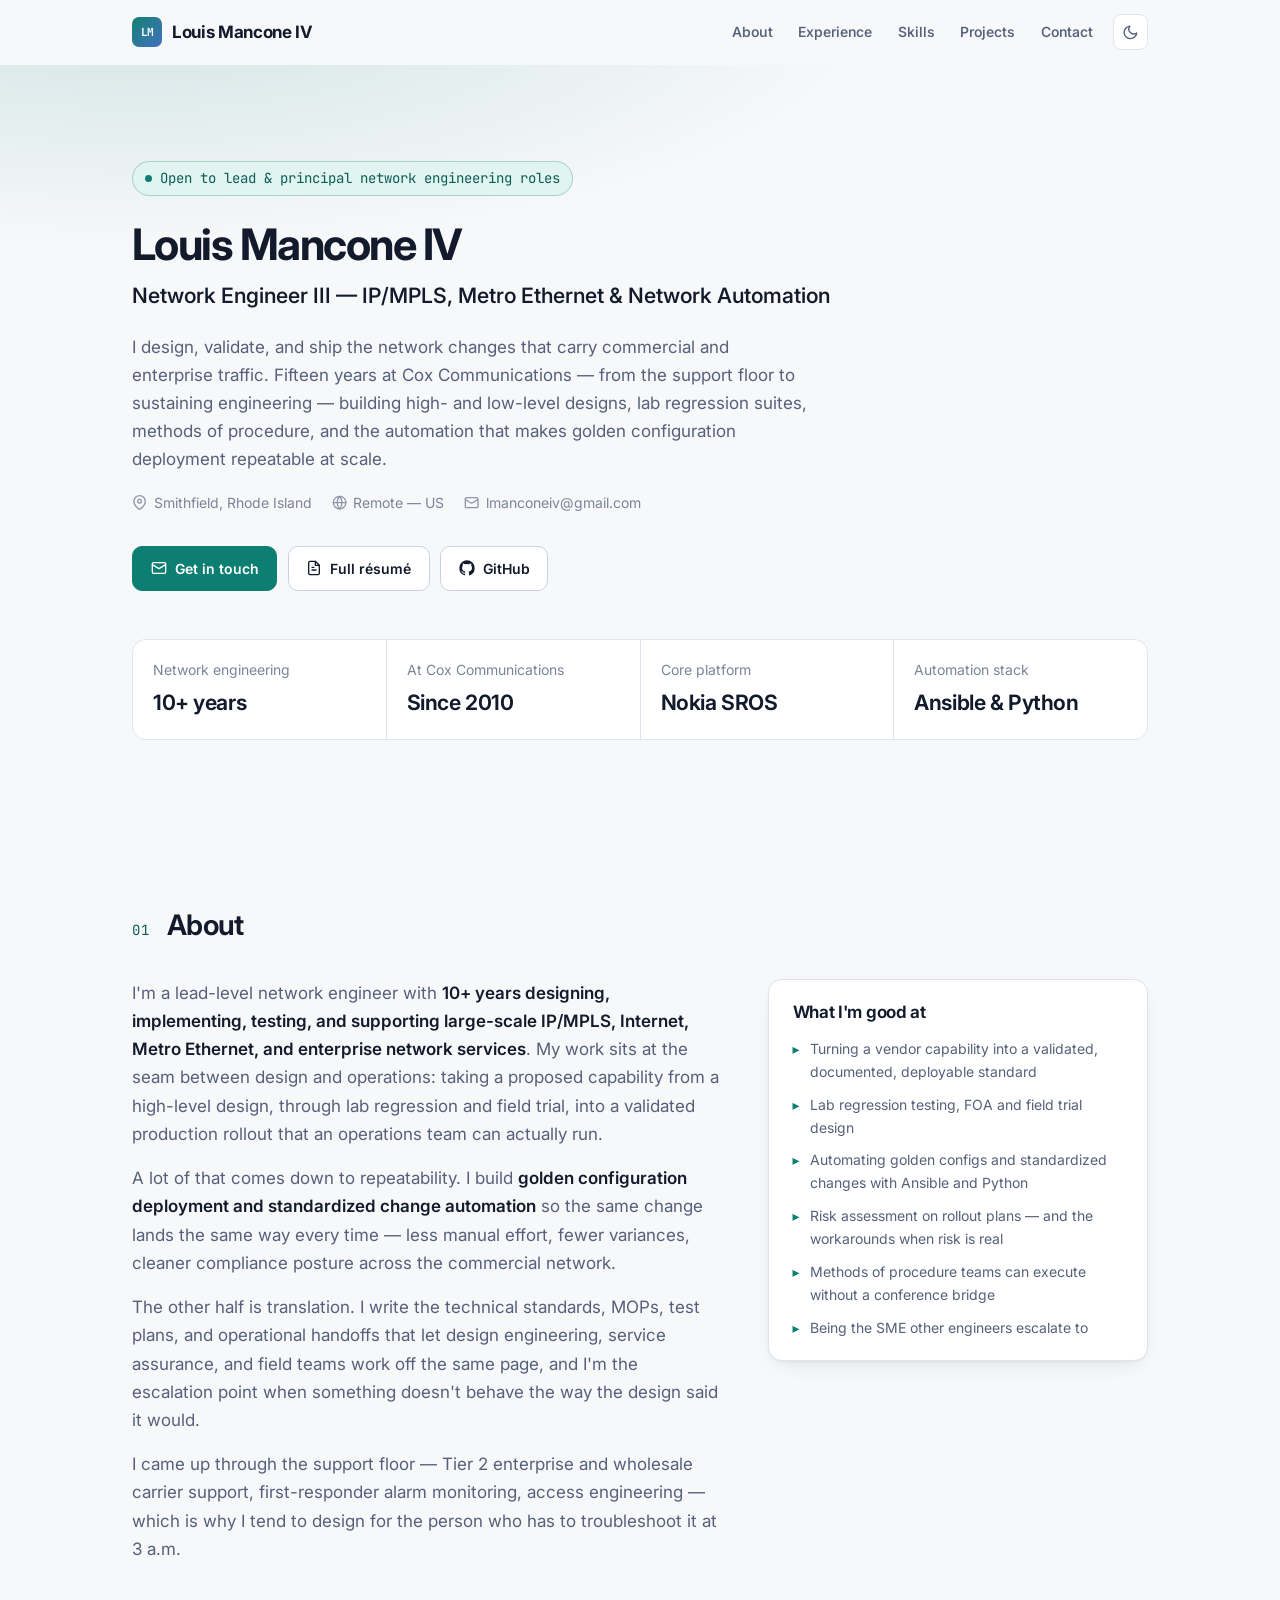
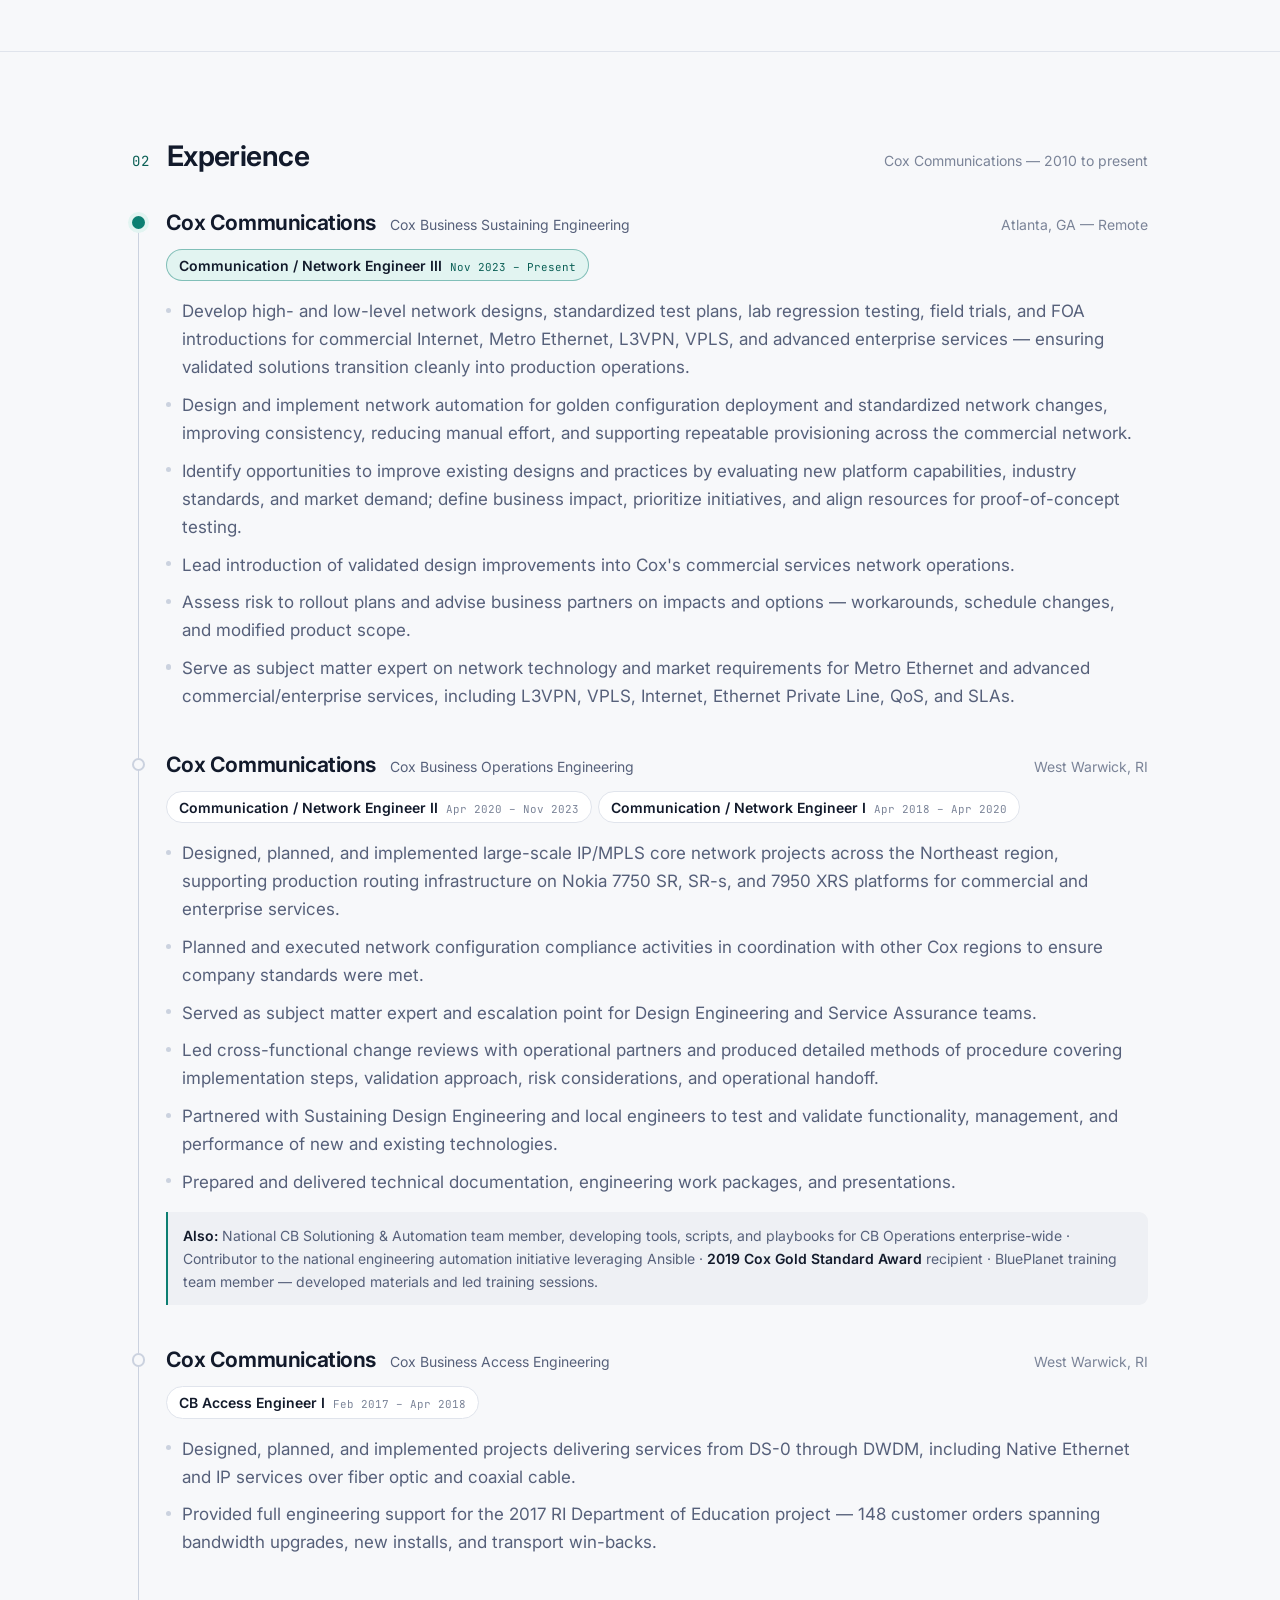
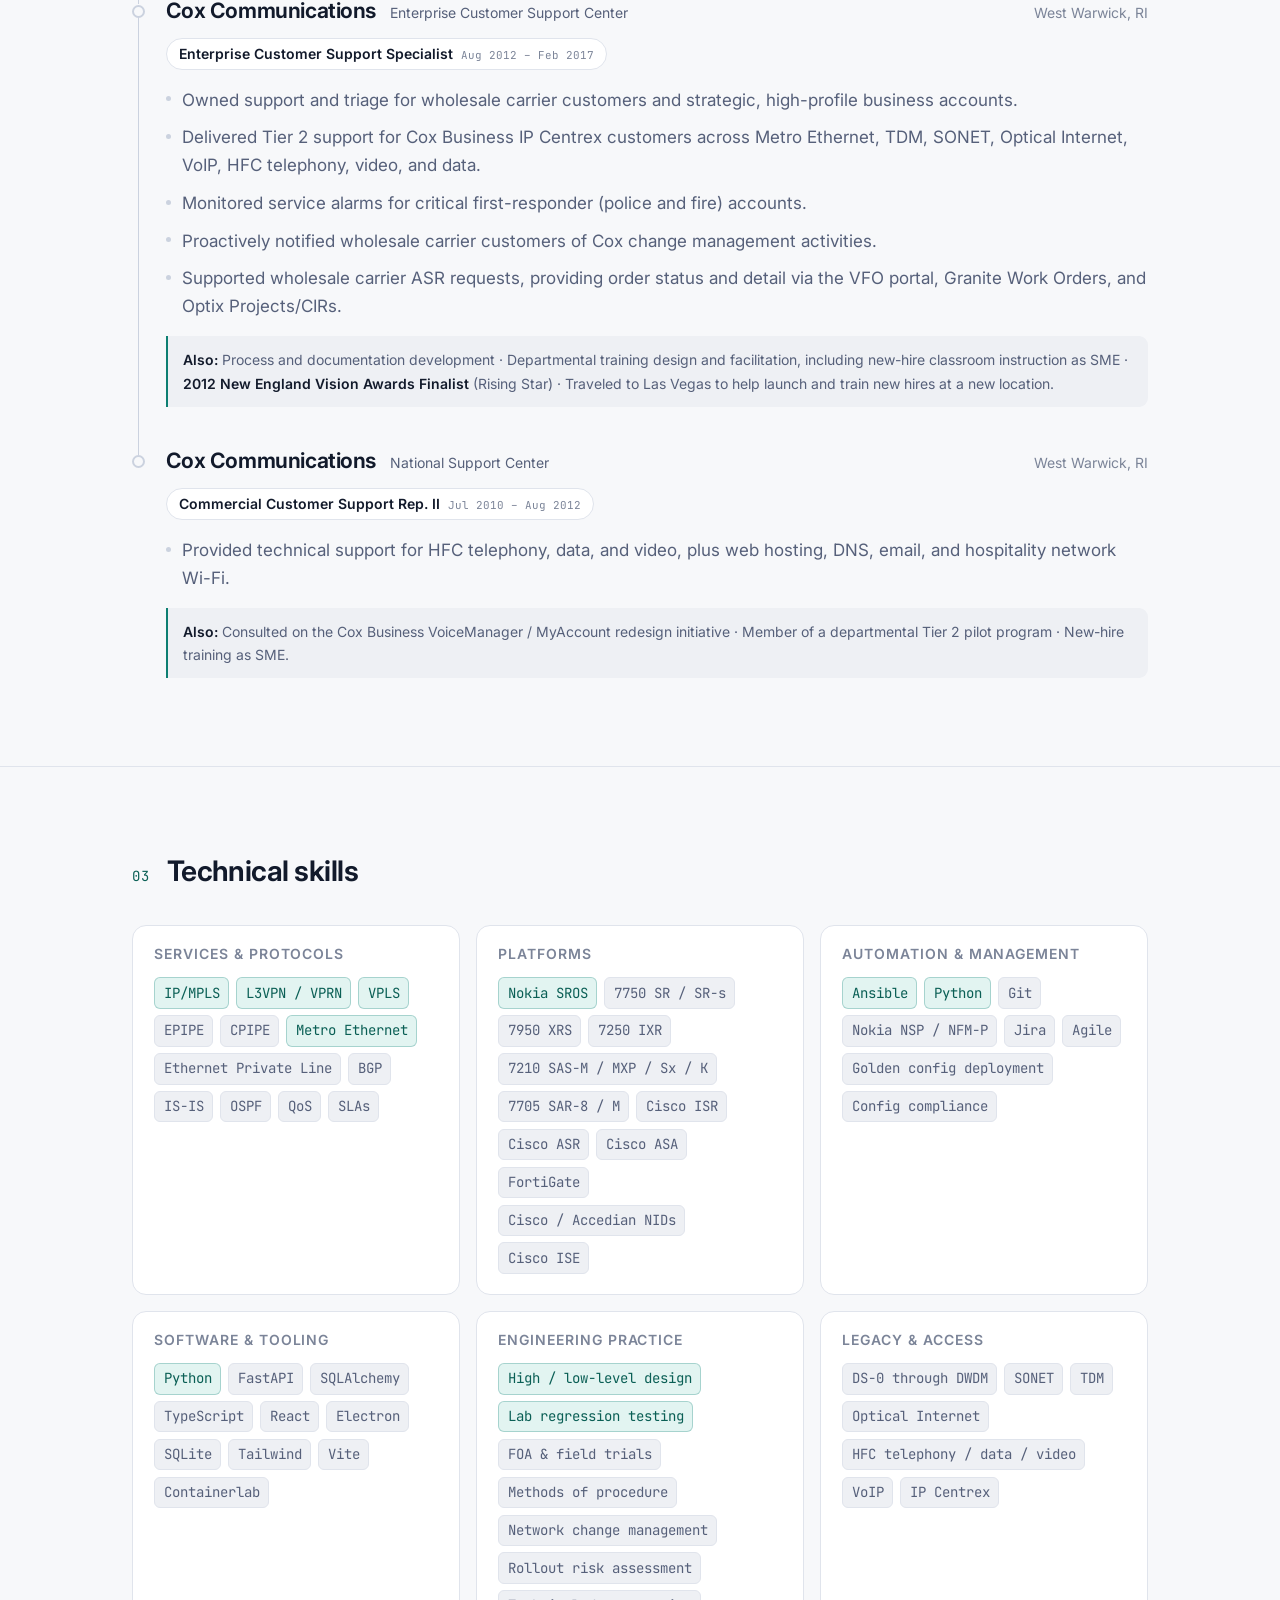
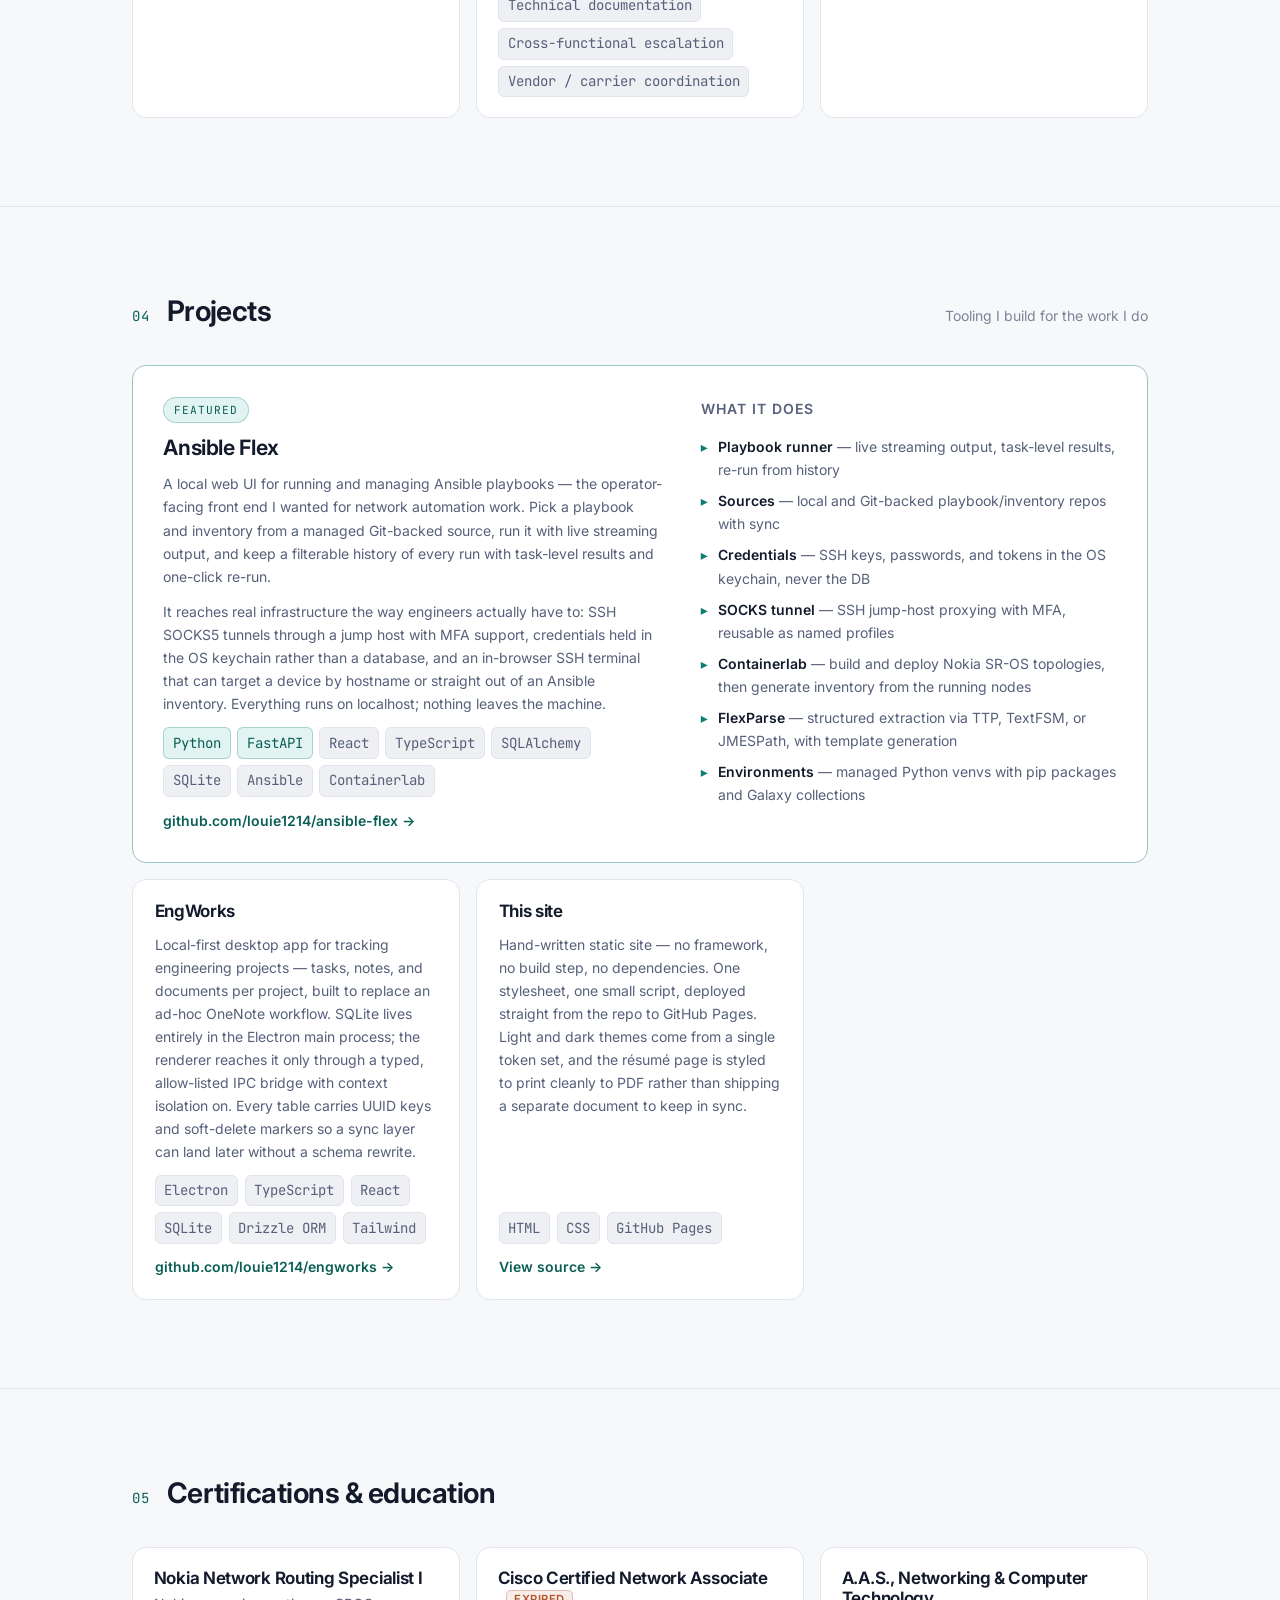
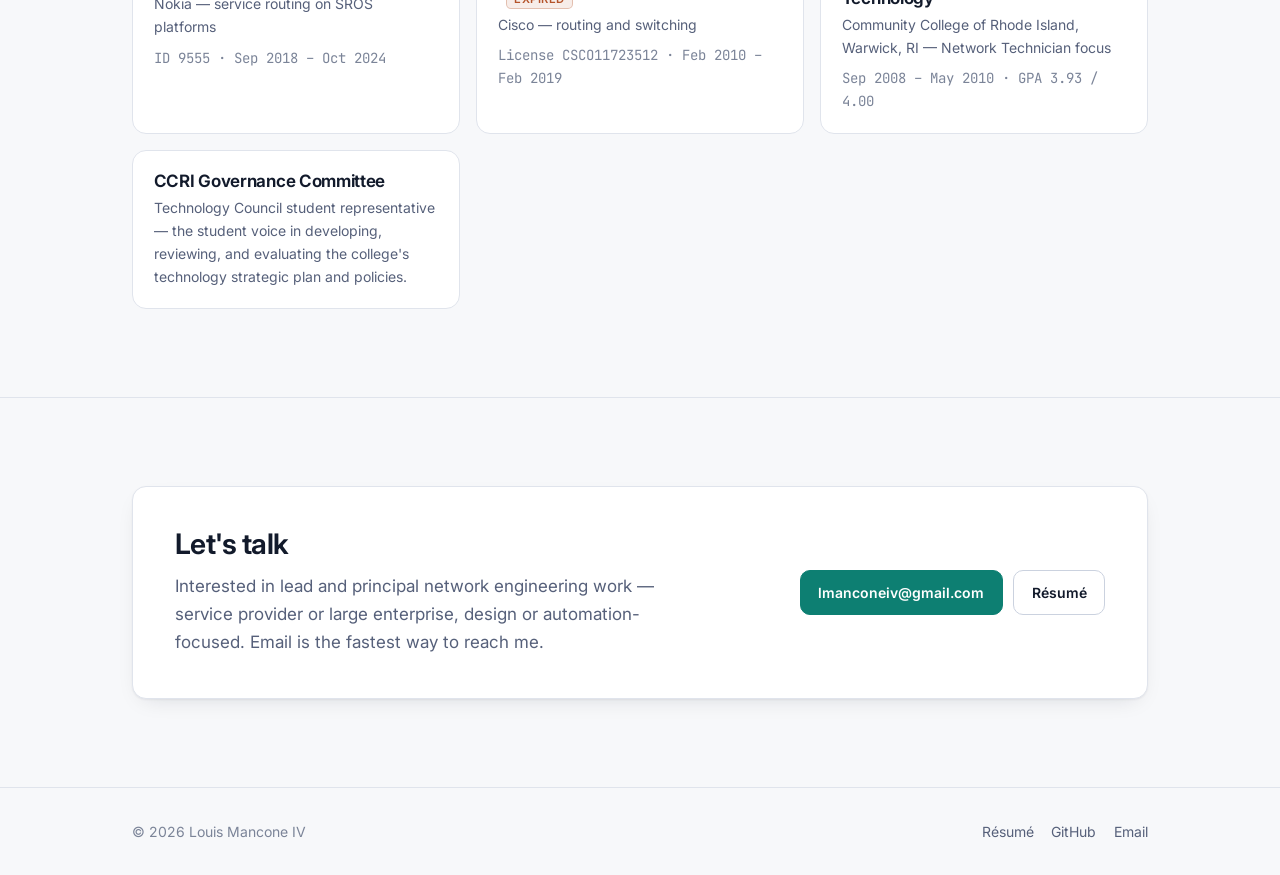
==== commit 0b1f5da1: "Feature Ansible Flex and EngWorks, drop game tooling projects Replace the seeded side-project cards " ====
--- a/index.html
+++ b/index.html
@@ -341,6 +341,22 @@
       </div>
 
       <div class="skill-card reveal">
+        <h3>Software &amp; tooling</h3>
+        <div class="tags">
+          <span class="tag" data-strong="true">Python</span>
+          <span class="tag">FastAPI</span>
+          <span class="tag">SQLAlchemy</span>
+          <span class="tag">TypeScript</span>
+          <span class="tag">React</span>
+          <span class="tag">Electron</span>
+          <span class="tag">SQLite</span>
+          <span class="tag">Tailwind</span>
+          <span class="tag">Vite</span>
+          <span class="tag">Containerlab</span>
+        </div>
+      </div>
+
+      <div class="skill-card reveal">
         <h3>Engineering practice</h3>
         <div class="tags">
           <span class="tag" data-strong="true">High / low-level design</span>
@@ -377,51 +393,77 @@
     <div class="section-head">
       <span class="section-kicker">04</span>
       <h2>Projects</h2>
-      <span class="section-note">Things I build outside the day job</span>
+      <span class="section-note">Tooling I build for the work I do</span>
     </div>
 
     <div class="project-grid">
 
+      <article class="project project-feature reveal">
+        <div>
+          <span class="project-flag">Featured</span>
+          <h3>Ansible Flex</h3>
+          <p>
+            A local web UI for running and managing Ansible playbooks &mdash; the operator-facing
+            front end I wanted for network automation work. Pick a playbook and inventory from a
+            managed Git-backed source, run it with live streaming output, and keep a filterable
+            history of every run with task-level results and one-click re-run.
+          </p>
+          <p>
+            It reaches real infrastructure the way engineers actually have to: SSH SOCKS5 tunnels
+            through a jump host with MFA support, credentials held in the OS keychain rather than a
+            database, and an in-browser SSH terminal that can target a device by hostname or straight
+            out of an Ansible inventory. Everything runs on localhost; nothing leaves the machine.
+          </p>
+          <div class="tags">
+            <span class="tag" data-strong="true">Python</span>
+            <span class="tag" data-strong="true">FastAPI</span>
+            <span class="tag">React</span>
+            <span class="tag">TypeScript</span>
+            <span class="tag">SQLAlchemy</span>
+            <span class="tag">SQLite</span>
+            <span class="tag">Ansible</span>
+            <span class="tag">Containerlab</span>
+          </div>
+          <a class="project-link" href="https://github.com/louie1214/ansible-flex">github.com/louie1214/ansible-flex &rarr;</a>
+        </div>
+
+        <div>
+          <p class="capability-head">What it does</p>
+          <ul class="capabilities">
+            <li><b>Playbook runner</b> &mdash; live streaming output, task-level results, re-run from history</li>
+            <li><b>Sources</b> &mdash; local and Git-backed playbook/inventory repos with sync</li>
+            <li><b>Credentials</b> &mdash; SSH keys, passwords, and tokens in the OS keychain, never the DB</li>
+            <li><b>SOCKS tunnel</b> &mdash; SSH jump-host proxying with MFA, reusable as named profiles</li>
+            <li><b>Containerlab</b> &mdash; build and deploy Nokia SR-OS topologies, then generate inventory from the running nodes</li>
+            <li><b>FlexParse</b> &mdash; structured extraction via TTP, TextFSM, or JMESPath, with template generation</li>
+            <li><b>Environments</b> &mdash; managed Python venvs with pip packages and Galaxy collections</li>
+          </ul>
+        </div>
+      </article>
+
       <article class="project reveal">
-        <h3>MySEQ</h3>
-        <p>
-          Maintenance and modernization of a two-process map/overlay tool: a native memory reader
-          paired with a .NET client. Includes an offset-discovery pipeline that re-derives struct
-          offsets automatically after a client patch, replacing a manual reverse-engineering pass.
-        </p>
-        <div class="tags">
-          <span class="tag">C++</span><span class="tag">C#</span><span class="tag">.NET</span><span class="tag">Python</span>
-        </div>
-      </article>
-
-      <article class="project reveal">
-        <h3>EQ Flex</h3>
-        <p>
-          Desktop log parser and damage meter with a real-time trigger engine &mdash; tail-and-parse
-          pipeline, embedded document store, and single-file auto-updating distribution.
-        </p>
-        <div class="tags">
-          <span class="tag">.NET 10</span><span class="tag">WPF</span><span class="tag">LiteDB</span><span class="tag">Velopack</span>
-        </div>
-      </article>
-
-      <article class="project reveal">
-        <h3>Offset discovery tooling</h3>
-        <p>
-          A pattern-free, ground-truth-anchored memory offset finder built on <code>ctypes</code>.
-          Derives offsets from known-good values rather than brittle byte signatures, and validates
-          each run against a reference set before publishing results.
-        </p>
-        <div class="tags">
-          <span class="tag">Python</span><span class="tag">ctypes</span><span class="tag">Win32</span>
-        </div>
+        <h3>EngWorks</h3>
+        <p>
+          Local-first desktop app for tracking engineering projects &mdash; tasks, notes, and
+          documents per project, built to replace an ad-hoc OneNote workflow. SQLite lives entirely
+          in the Electron main process; the renderer reaches it only through a typed, allow-listed
+          IPC bridge with context isolation on. Every table carries UUID keys and soft-delete markers
+          so a sync layer can land later without a schema rewrite.
+        </p>
+        <div class="tags">
+          <span class="tag">Electron</span><span class="tag">TypeScript</span><span class="tag">React</span>
+          <span class="tag">SQLite</span><span class="tag">Drizzle ORM</span><span class="tag">Tailwind</span>
+        </div>
+        <a class="project-link" href="https://github.com/louie1214/engworks">github.com/louie1214/engworks &rarr;</a>
       </article>
 
       <article class="project reveal">
         <h3>This site</h3>
         <p>
           Hand-written static site &mdash; no framework, no build step, no dependencies. One
-          stylesheet, one small script, deployed straight from the repo to GitHub Pages.
+          stylesheet, one small script, deployed straight from the repo to GitHub Pages. Light and
+          dark themes come from a single token set, and the r&eacute;sum&eacute; page is styled to
+          print cleanly to PDF rather than shipping a separate document to keep in sync.
         </p>
         <div class="tags">
           <span class="tag">HTML</span><span class="tag">CSS</span><span class="tag">GitHub Pages</span>
--- a/assets/css/site.css
+++ b/assets/css/site.css
@@ -391,6 +391,48 @@
 .project p { color: var(--text-muted); font-size: var(--step--1); flex: 1; }
 .project-link { font-size: var(--step--1); font-weight: 600; display: inline-flex; align-items: center; gap: .35rem; }
 
+/* the lead project gets the full row and a capability column */
+.project-feature {
+  grid-column: 1 / -1;
+  display: grid;
+  grid-template-columns: minmax(0, 1.2fr) minmax(0, 1fr);
+  gap: clamp(1.25rem, 3vw, 2.5rem);
+  align-items: start;
+  padding: clamp(1.4rem, 3vw, 1.9rem);
+  border-color: color-mix(in srgb, var(--accent) 32%, var(--line));
+}
+@media (max-width: 800px) { .project-feature { grid-template-columns: 1fr; } }
+
+.project-feature > div { display: flex; flex-direction: column; gap: .75rem; }
+.project-feature h3 { font-size: var(--step-1); }
+.project-feature p { flex: 0; }
+
+.project-flag {
+  align-self: flex-start;
+  font-family: var(--font-mono); font-size: .7rem;
+  letter-spacing: .09em; text-transform: uppercase;
+  color: var(--accent-text); background: var(--accent-soft);
+  border: 1px solid color-mix(in srgb, var(--accent) 28%, transparent);
+  padding: .18rem .6rem; border-radius: 999px;
+}
+
+.capability-head {
+  font-size: var(--step--1); text-transform: uppercase; letter-spacing: .07em;
+  color: var(--text-faint); font-weight: 600; margin-bottom: .2rem;
+}
+.capabilities { display: grid; gap: .5rem; }
+/* these items mix a bold label with running text, so the marker is positioned
+   rather than made a flex sibling — otherwise the label wraps as its own column */
+.capabilities li {
+  position: relative; padding-left: 1.1rem;
+  font-size: var(--step--1); color: var(--text-muted);
+}
+.capabilities li::before {
+  content: "\25B8"; position: absolute; left: 0; top: 0;
+  color: var(--accent);
+}
+.capabilities b { color: var(--text); font-weight: 600; }
+
 /* ---------- credentials ---------- */
 
 .cred-grid { display: grid; gap: 1rem; grid-template-columns: repeat(auto-fit, minmax(300px, 1fr)); }
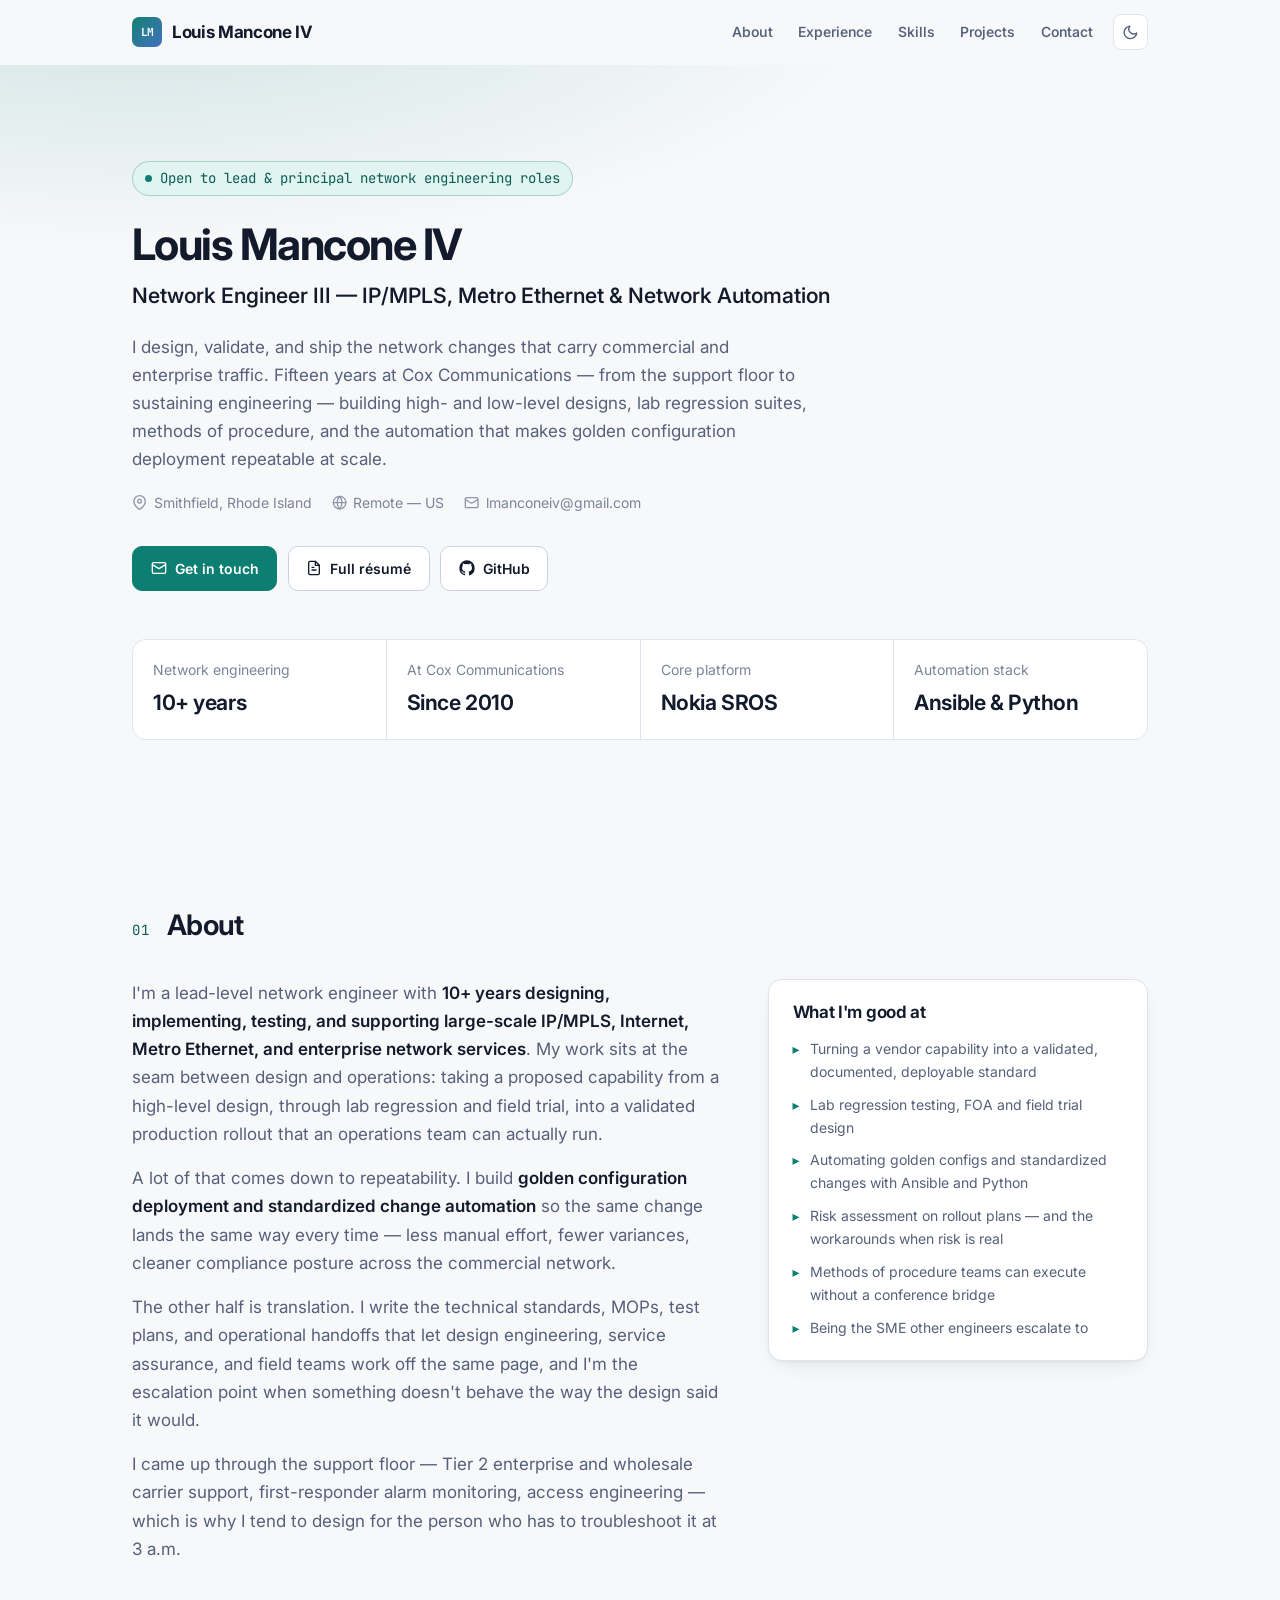
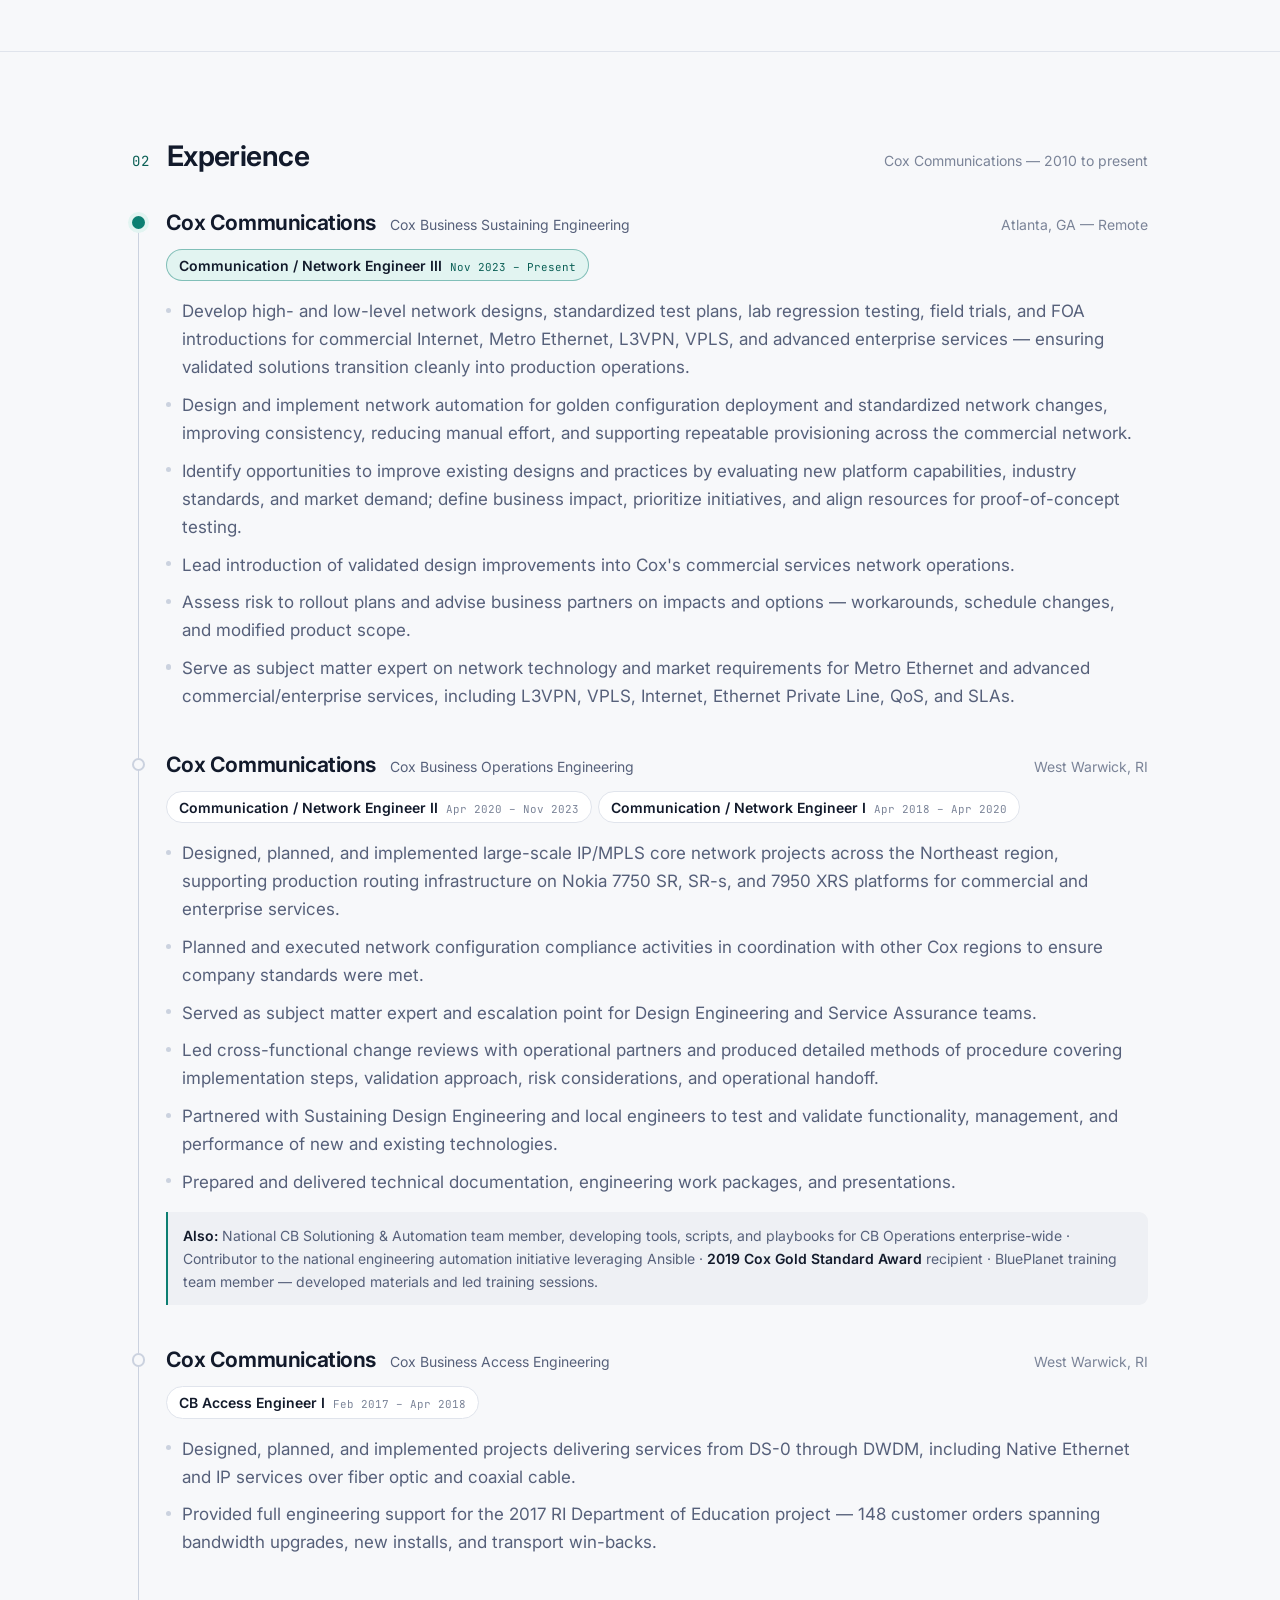
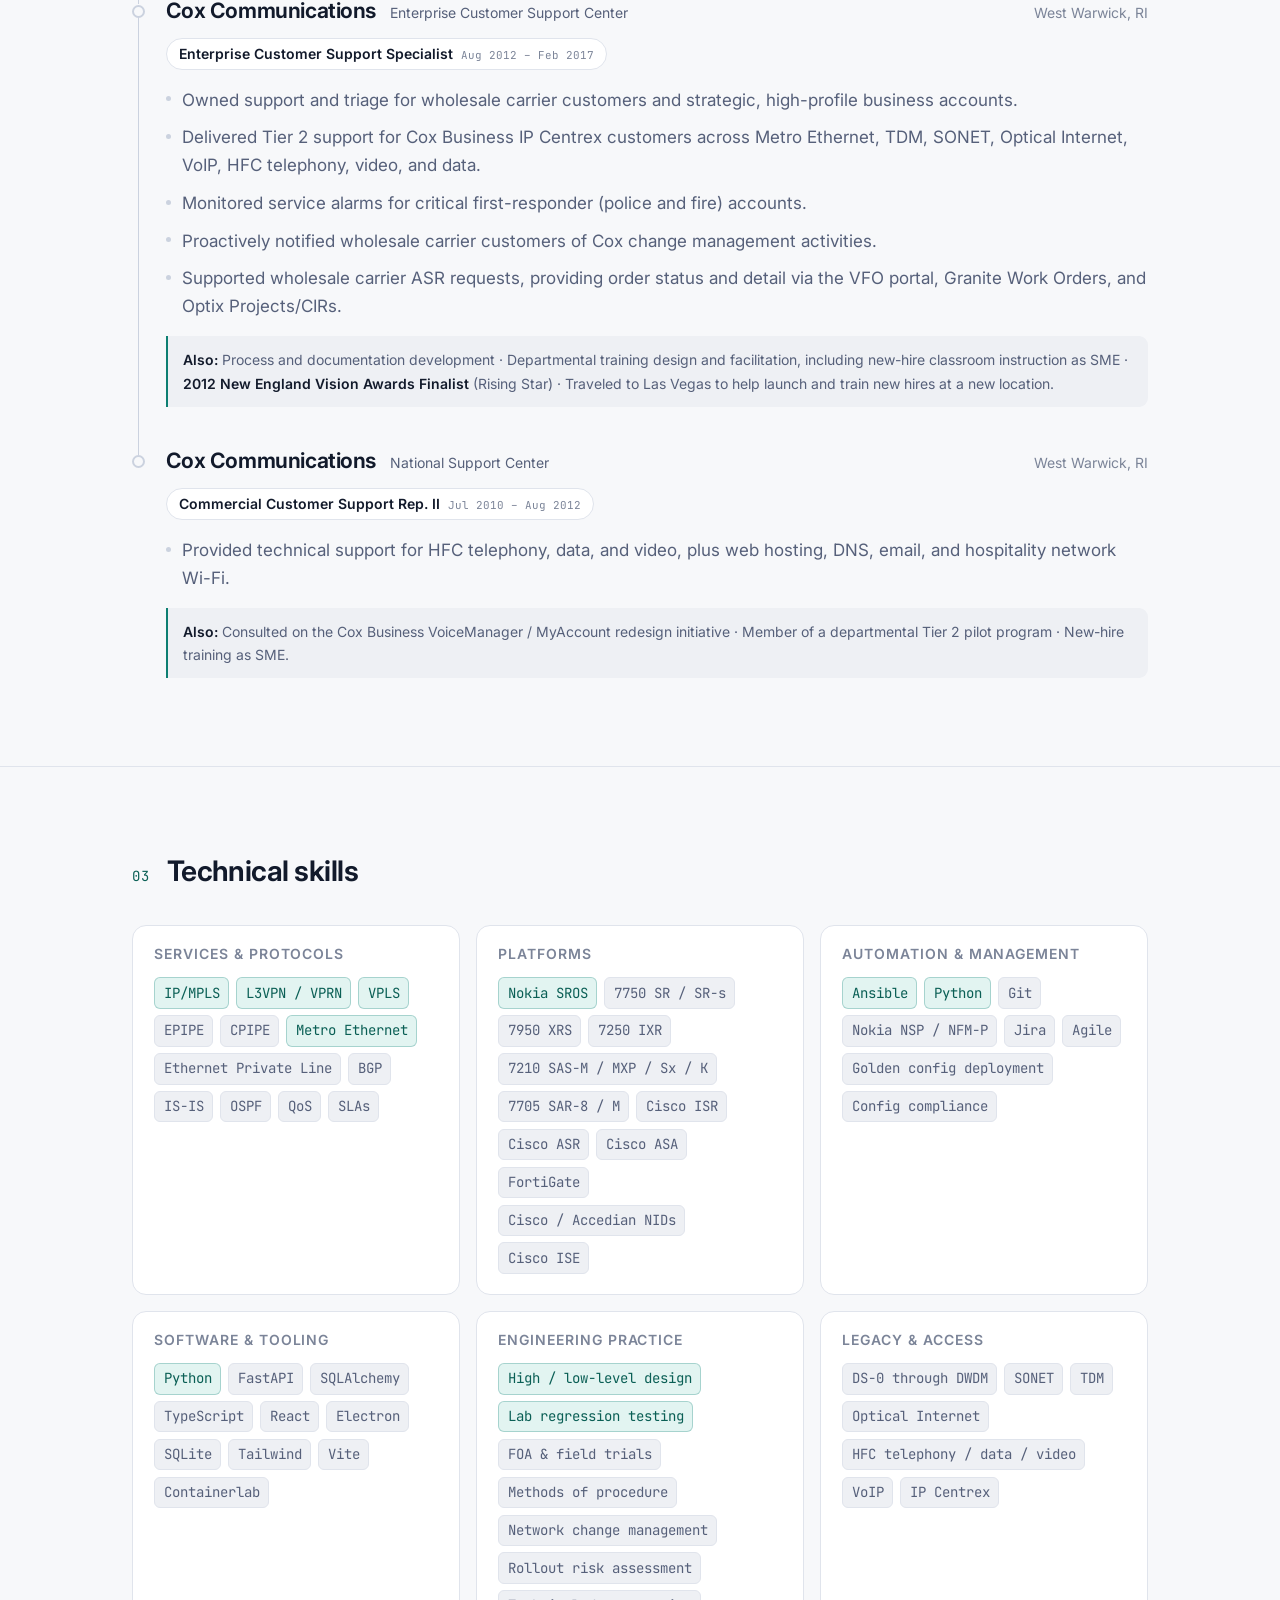
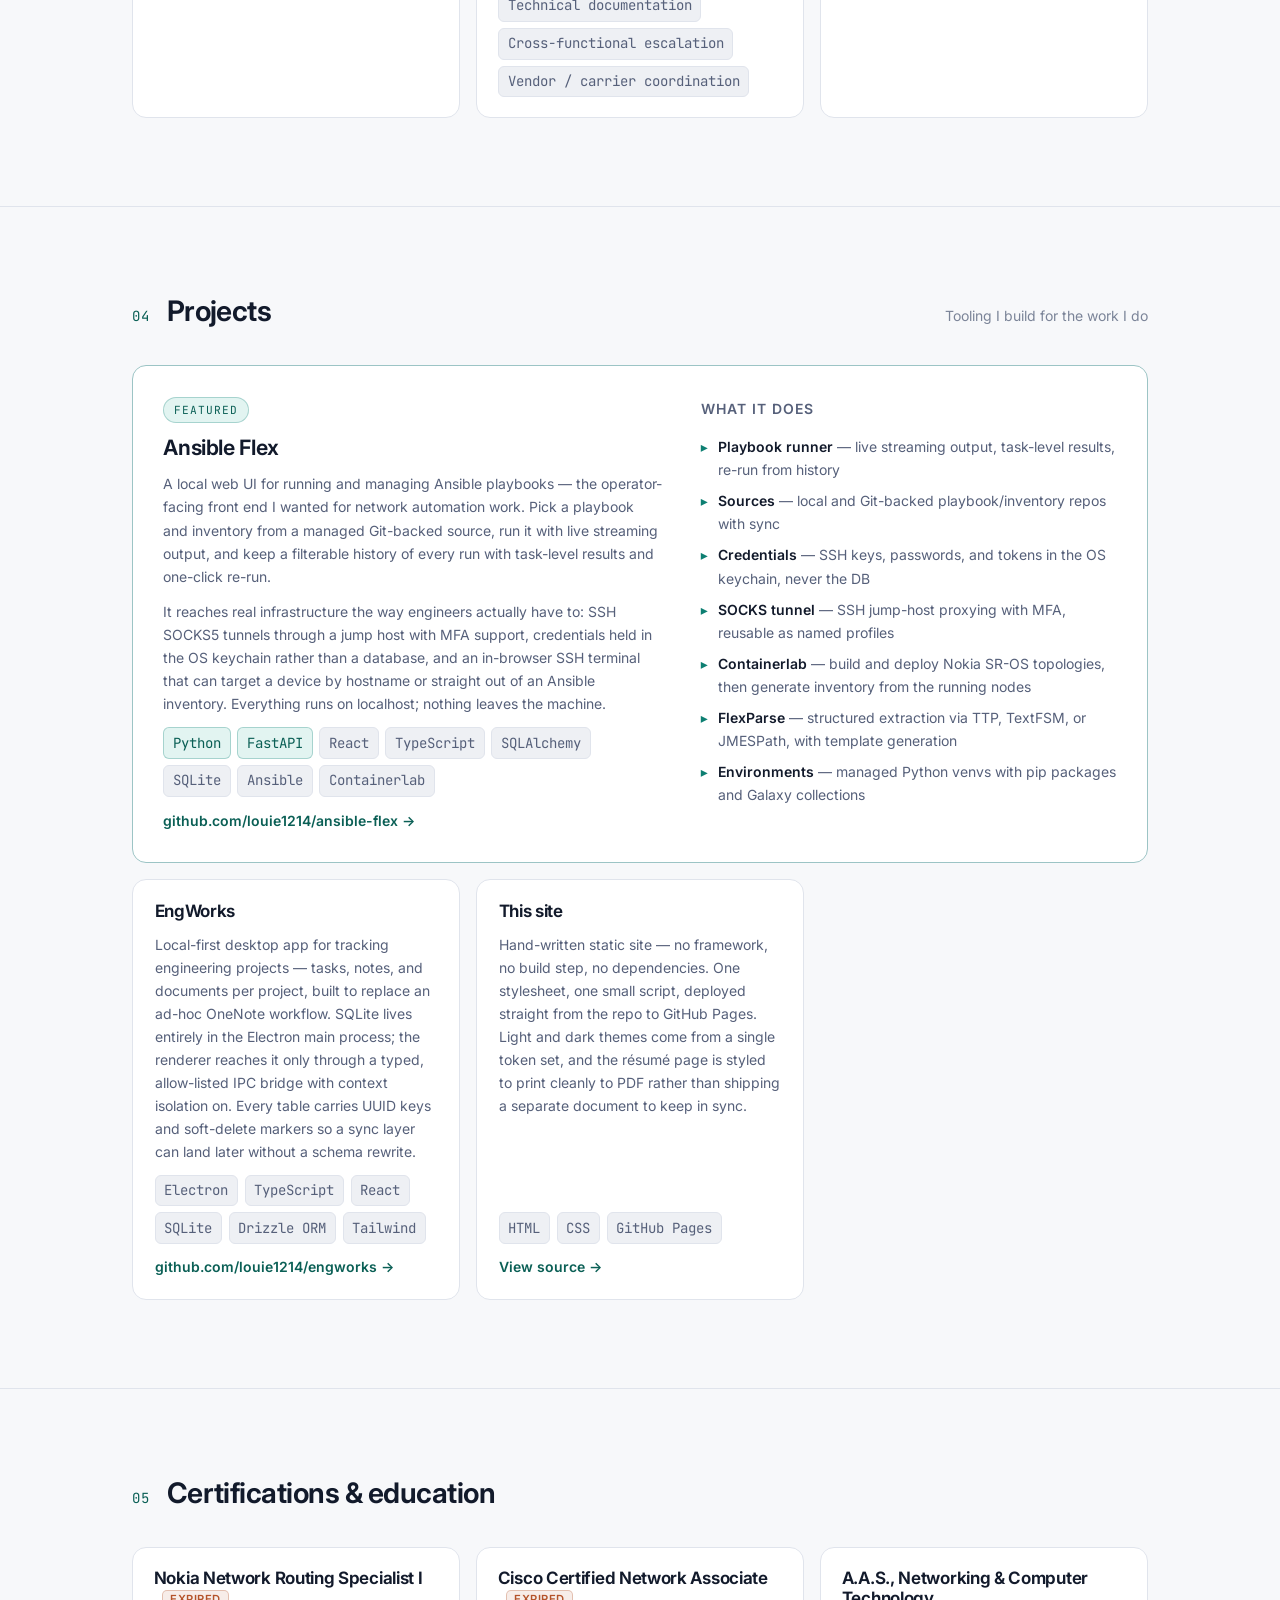
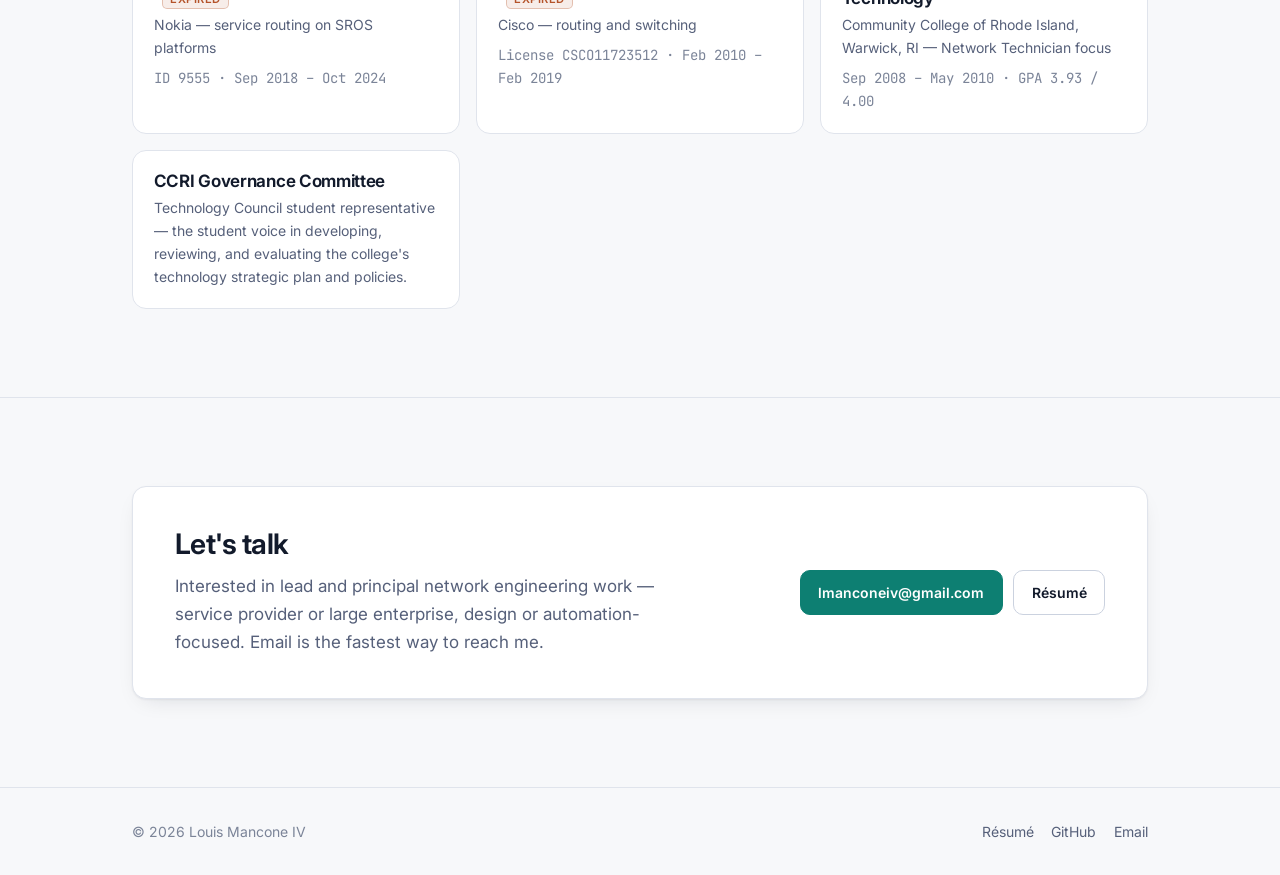
==== commit a4220b55: "Mark Nokia NRS I certification as expired Matches the treatment already used for the CCNA on both pa" ====
--- a/index.html
+++ b/index.html
@@ -485,7 +485,7 @@
 
     <div class="cred-grid">
       <div class="cred reveal">
-        <h3>Nokia Network Routing Specialist I</h3>
+        <h3>Nokia Network Routing Specialist I <span class="badge" data-tone="expired">Expired</span></h3>
         <p class="cred-sub">Nokia &mdash; service routing on SROS platforms</p>
         <p class="cred-meta">ID 9555 &middot; Sep 2018 &ndash; Oct 2024</p>
       </div>
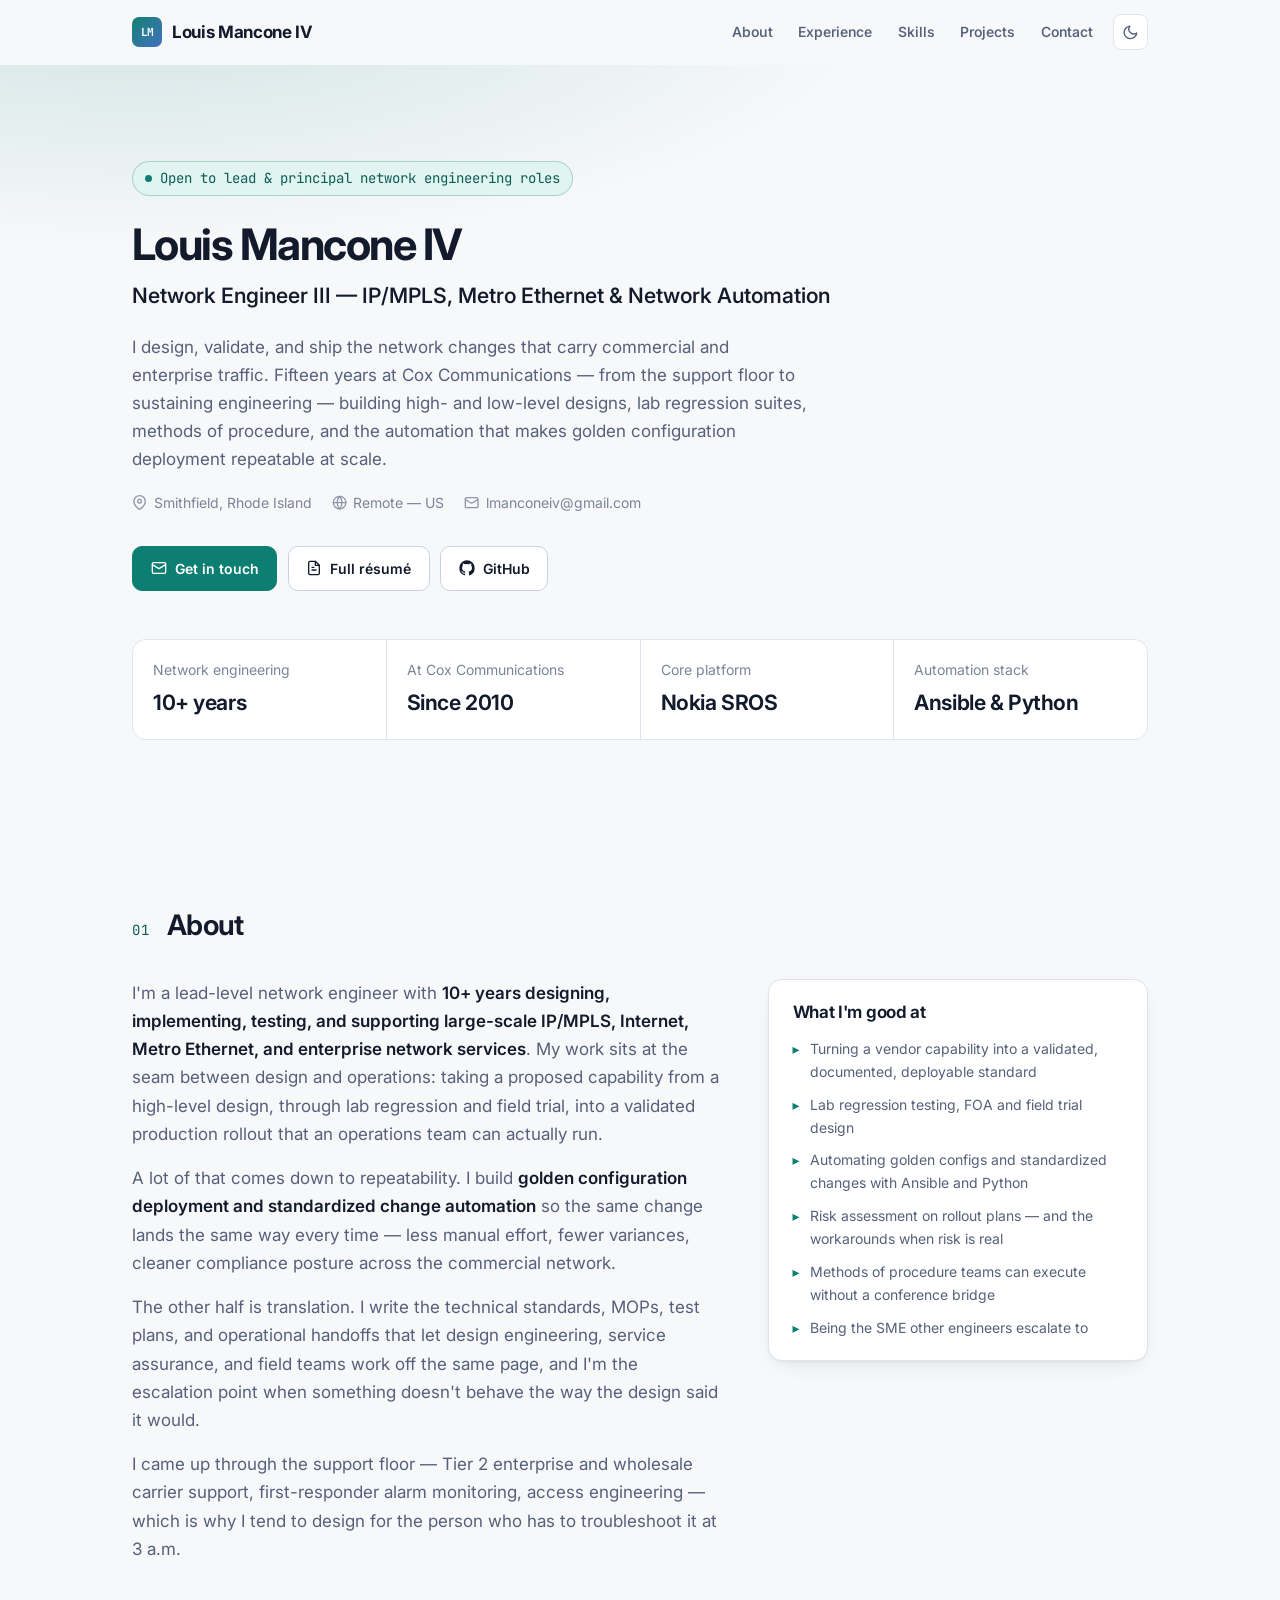
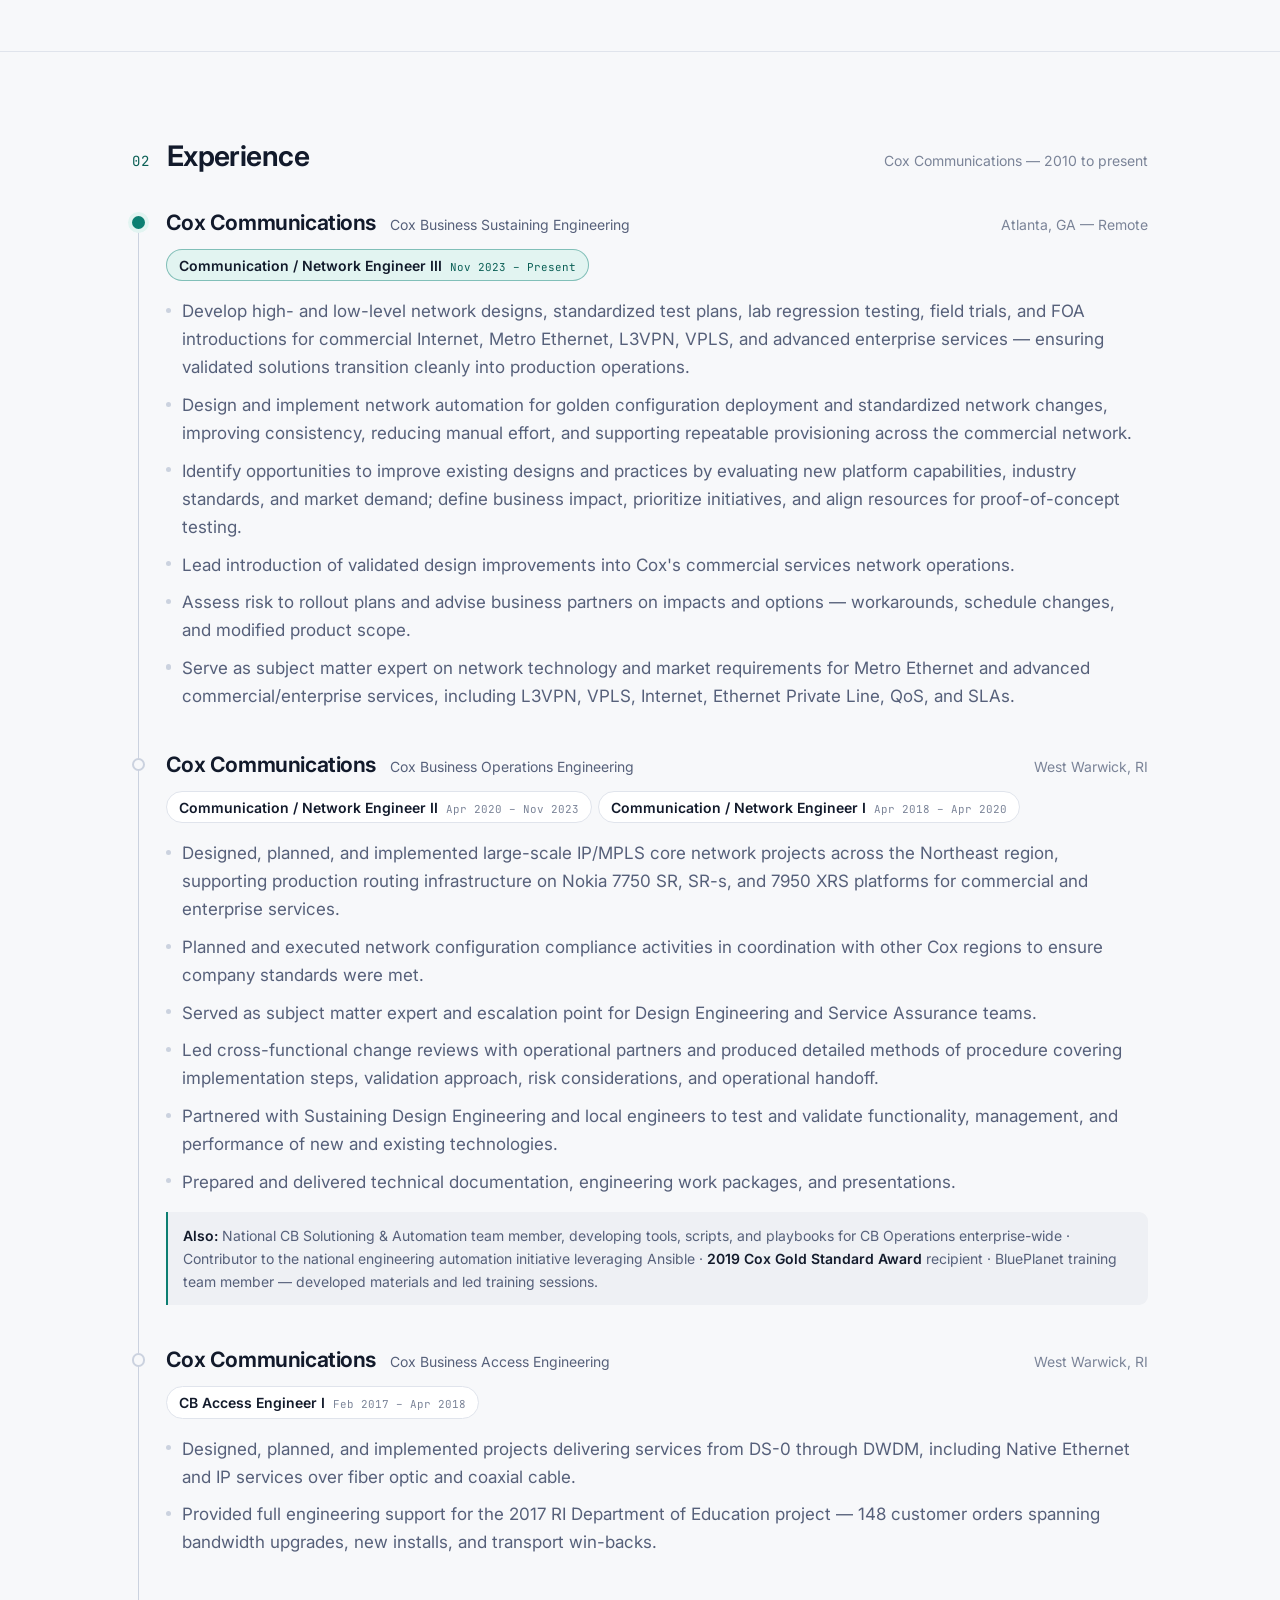
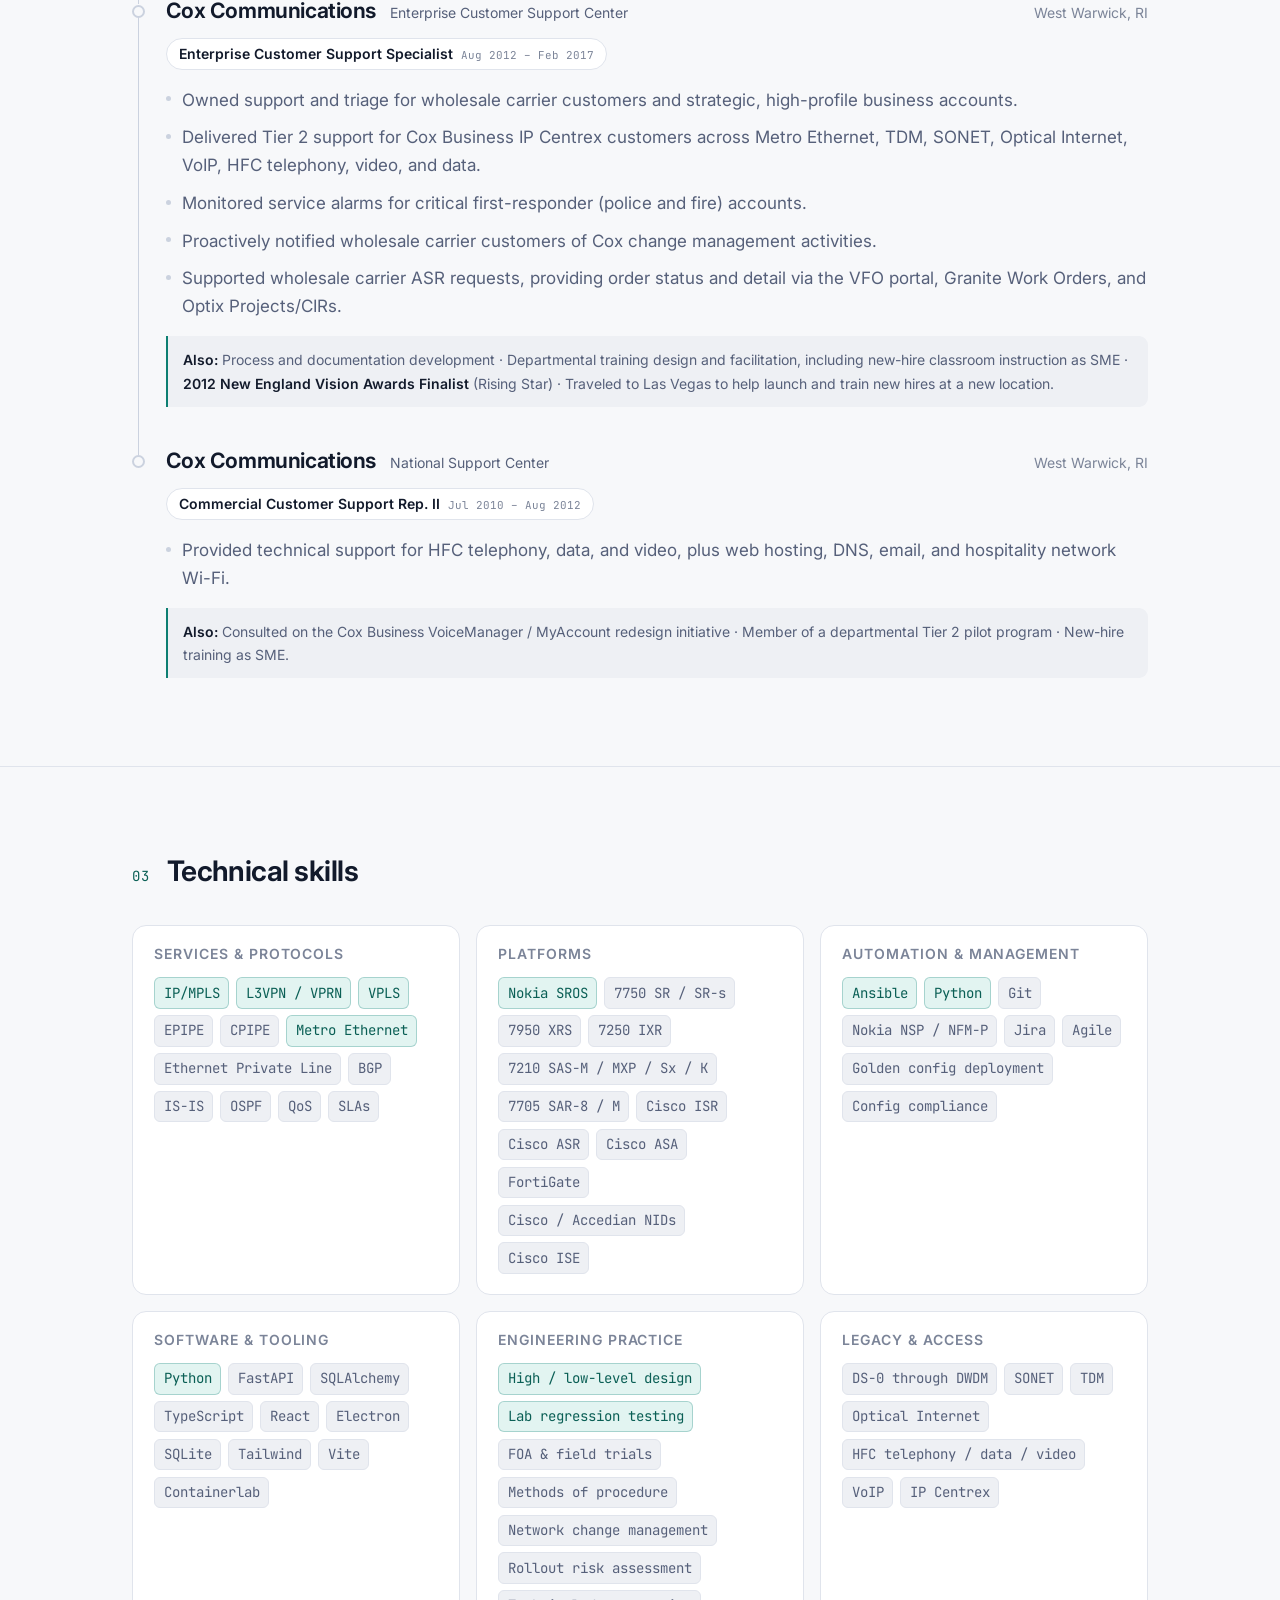
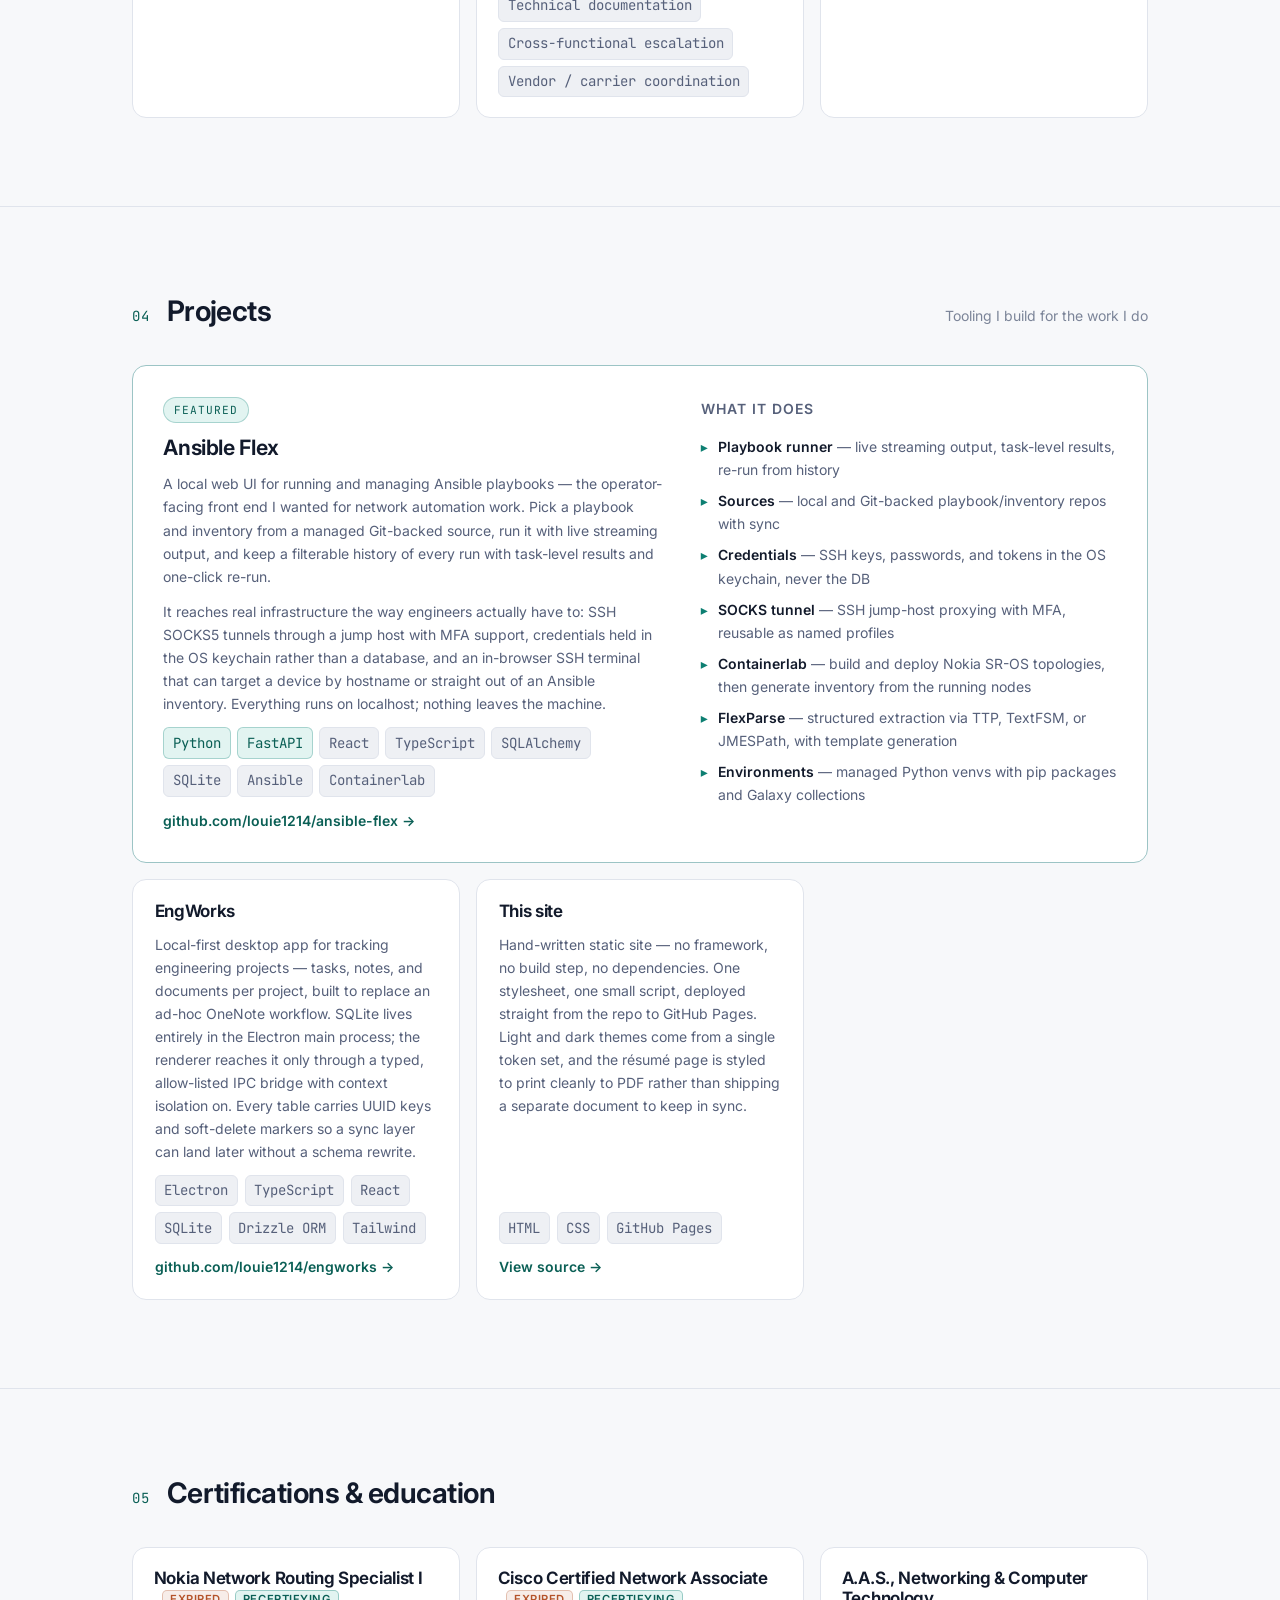
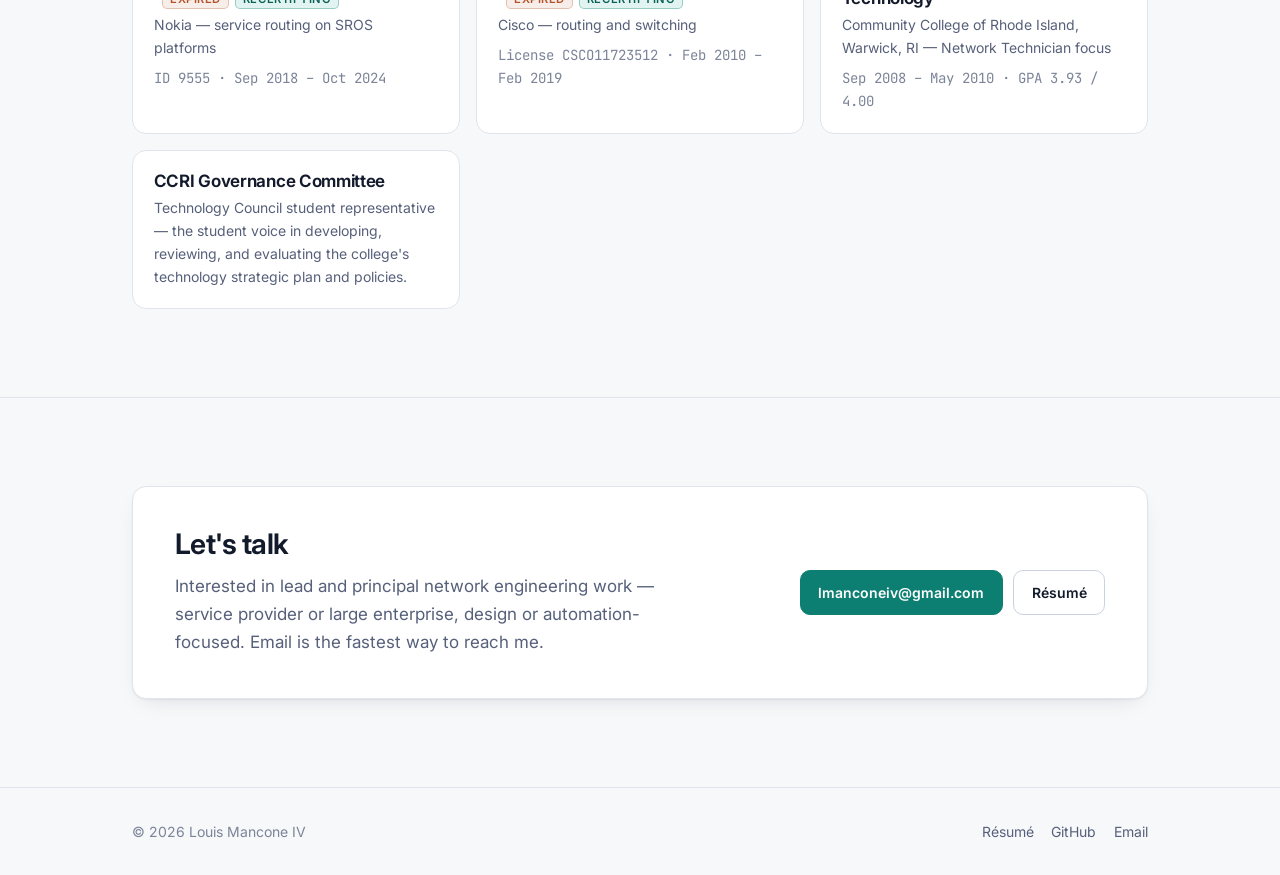
==== commit 9b527fe3: "Tag both certifications as recertification in progress Adds a "progress" badge tone alongside the ex" ====
--- a/index.html
+++ b/index.html
@@ -485,13 +485,13 @@
 
     <div class="cred-grid">
       <div class="cred reveal">
-        <h3>Nokia Network Routing Specialist I <span class="badge" data-tone="expired">Expired</span></h3>
+        <h3>Nokia Network Routing Specialist I <span class="badge" data-tone="expired">Expired</span><span class="badge" data-tone="progress">Recertifying</span></h3>
         <p class="cred-sub">Nokia &mdash; service routing on SROS platforms</p>
         <p class="cred-meta">ID 9555 &middot; Sep 2018 &ndash; Oct 2024</p>
       </div>
 
       <div class="cred reveal">
-        <h3>Cisco Certified Network Associate <span class="badge" data-tone="expired">Expired</span></h3>
+        <h3>Cisco Certified Network Associate <span class="badge" data-tone="expired">Expired</span><span class="badge" data-tone="progress">Recertifying</span></h3>
         <p class="cred-sub">Cisco &mdash; routing and switching</p>
         <p class="cred-meta">License CSCO11723512 &middot; Feb 2010 &ndash; Feb 2019</p>
       </div>
--- a/assets/css/site.css
+++ b/assets/css/site.css
@@ -448,10 +448,16 @@
   padding: .12rem .45rem; border-radius: 5px; margin-left: .5rem; vertical-align: .14em;
   background: var(--bg-sunken); color: var(--text-faint); border: 1px solid var(--line);
 }
+.badge + .badge { margin-left: .35rem; }
 .badge[data-tone="expired"] {
   color: #b4532a;
   border-color: color-mix(in srgb, #b4532a 30%, transparent);
   background: color-mix(in srgb, #b4532a 10%, transparent);
+}
+.badge[data-tone="progress"] {
+  color: var(--accent-text);
+  border-color: color-mix(in srgb, var(--accent) 35%, transparent);
+  background: var(--accent-soft);
 }
 
 /* ---------- contact ---------- */
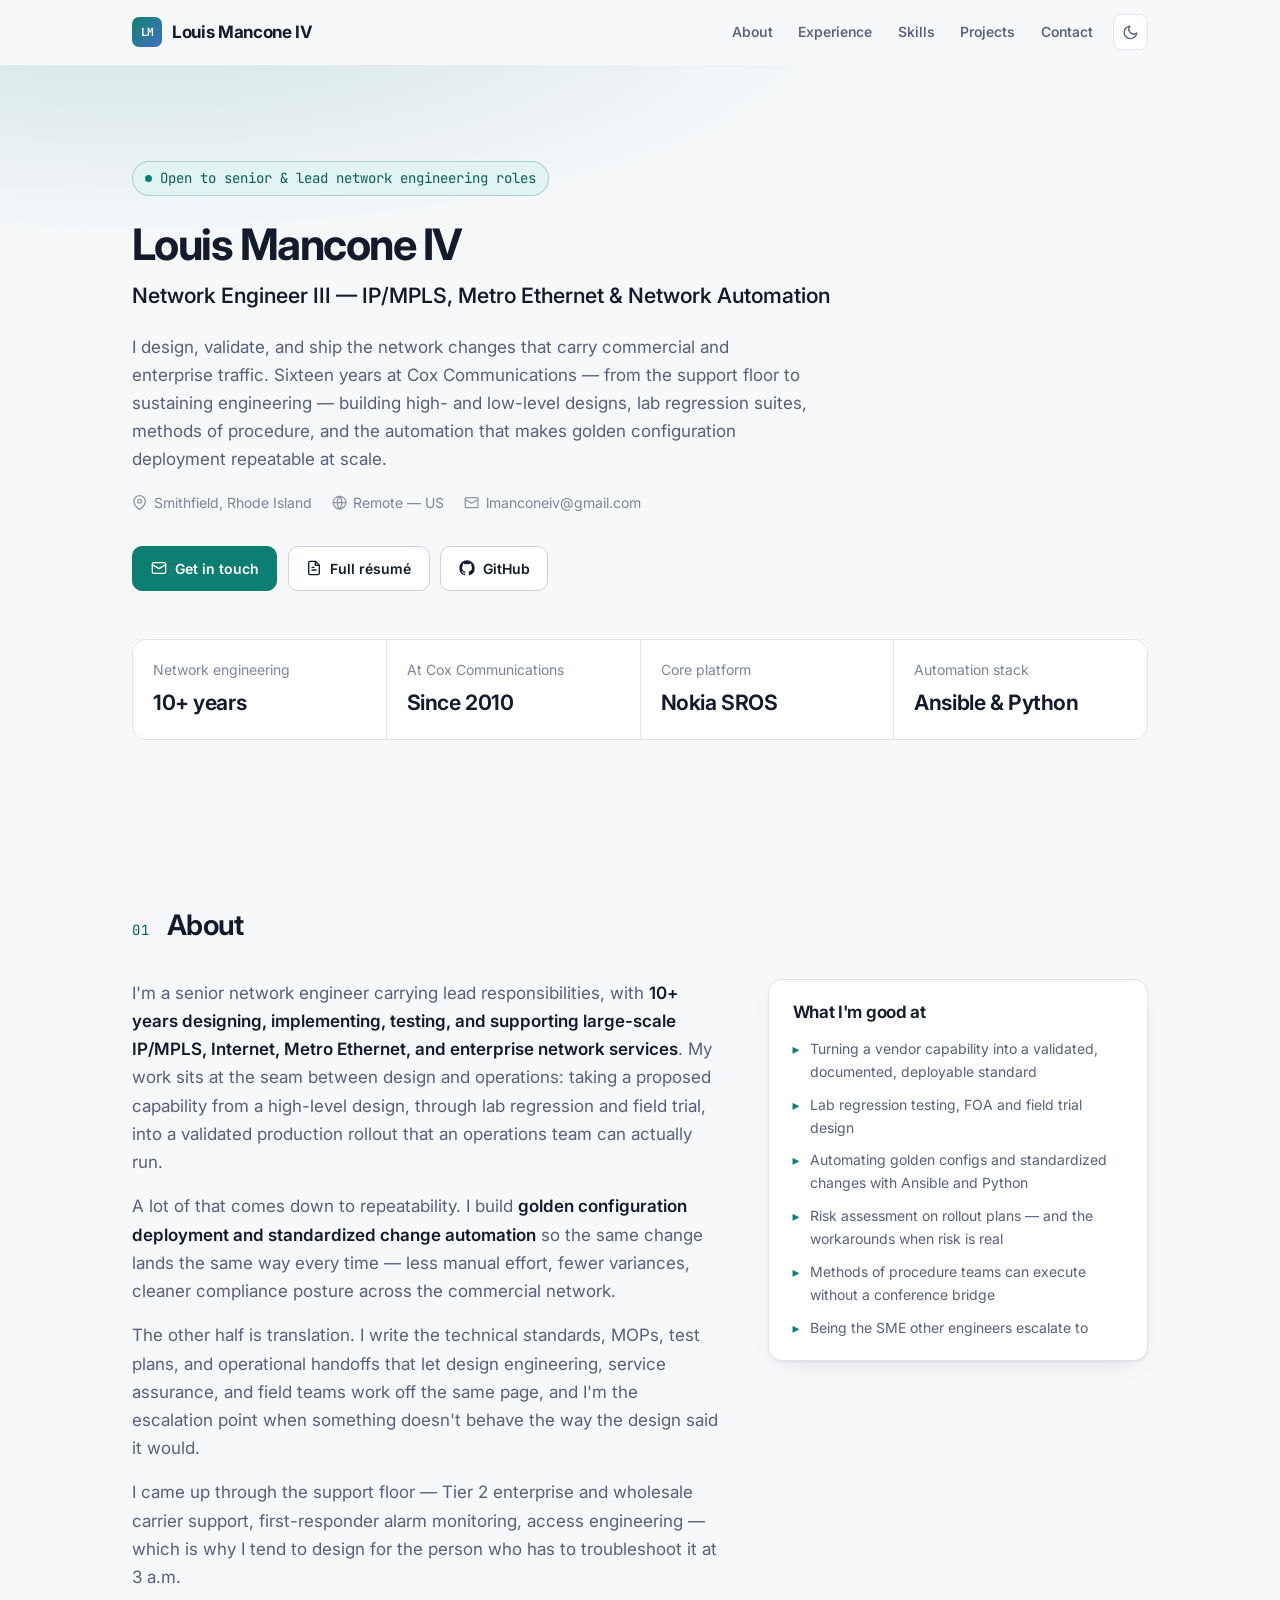
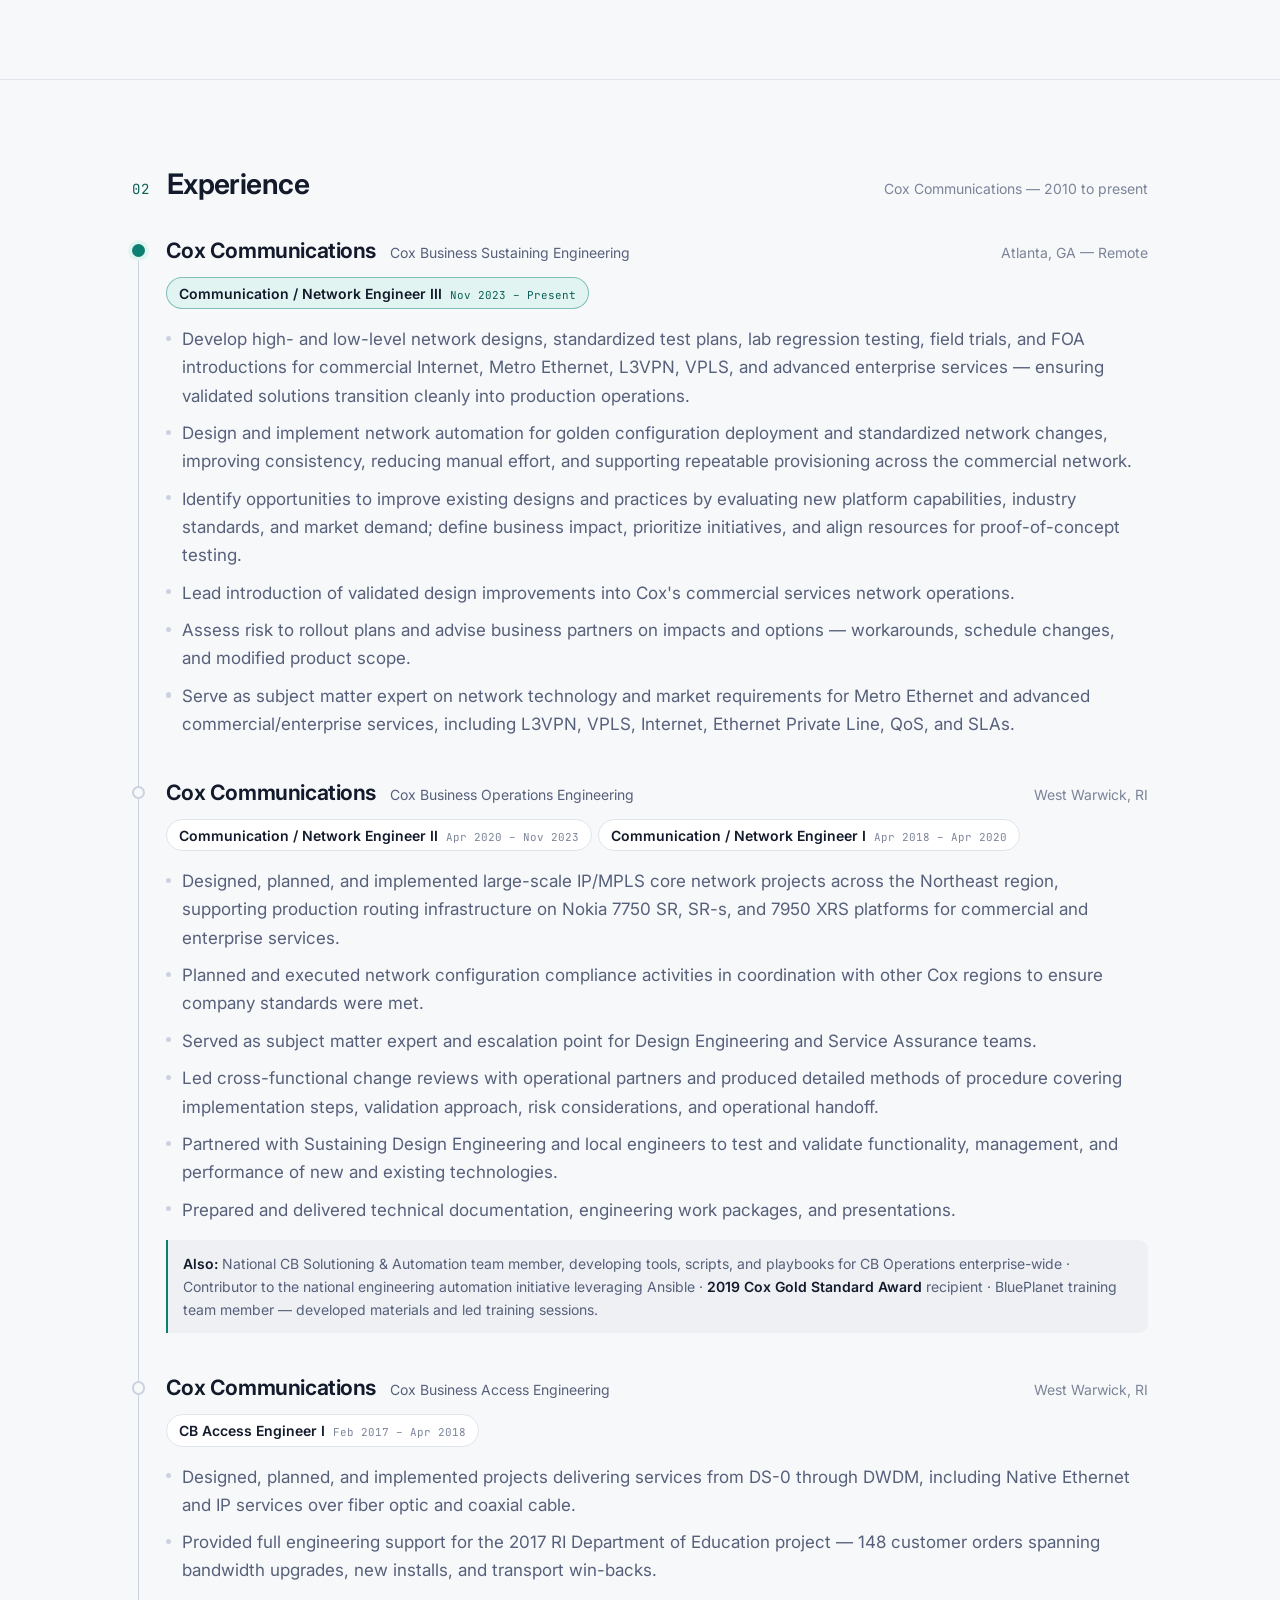
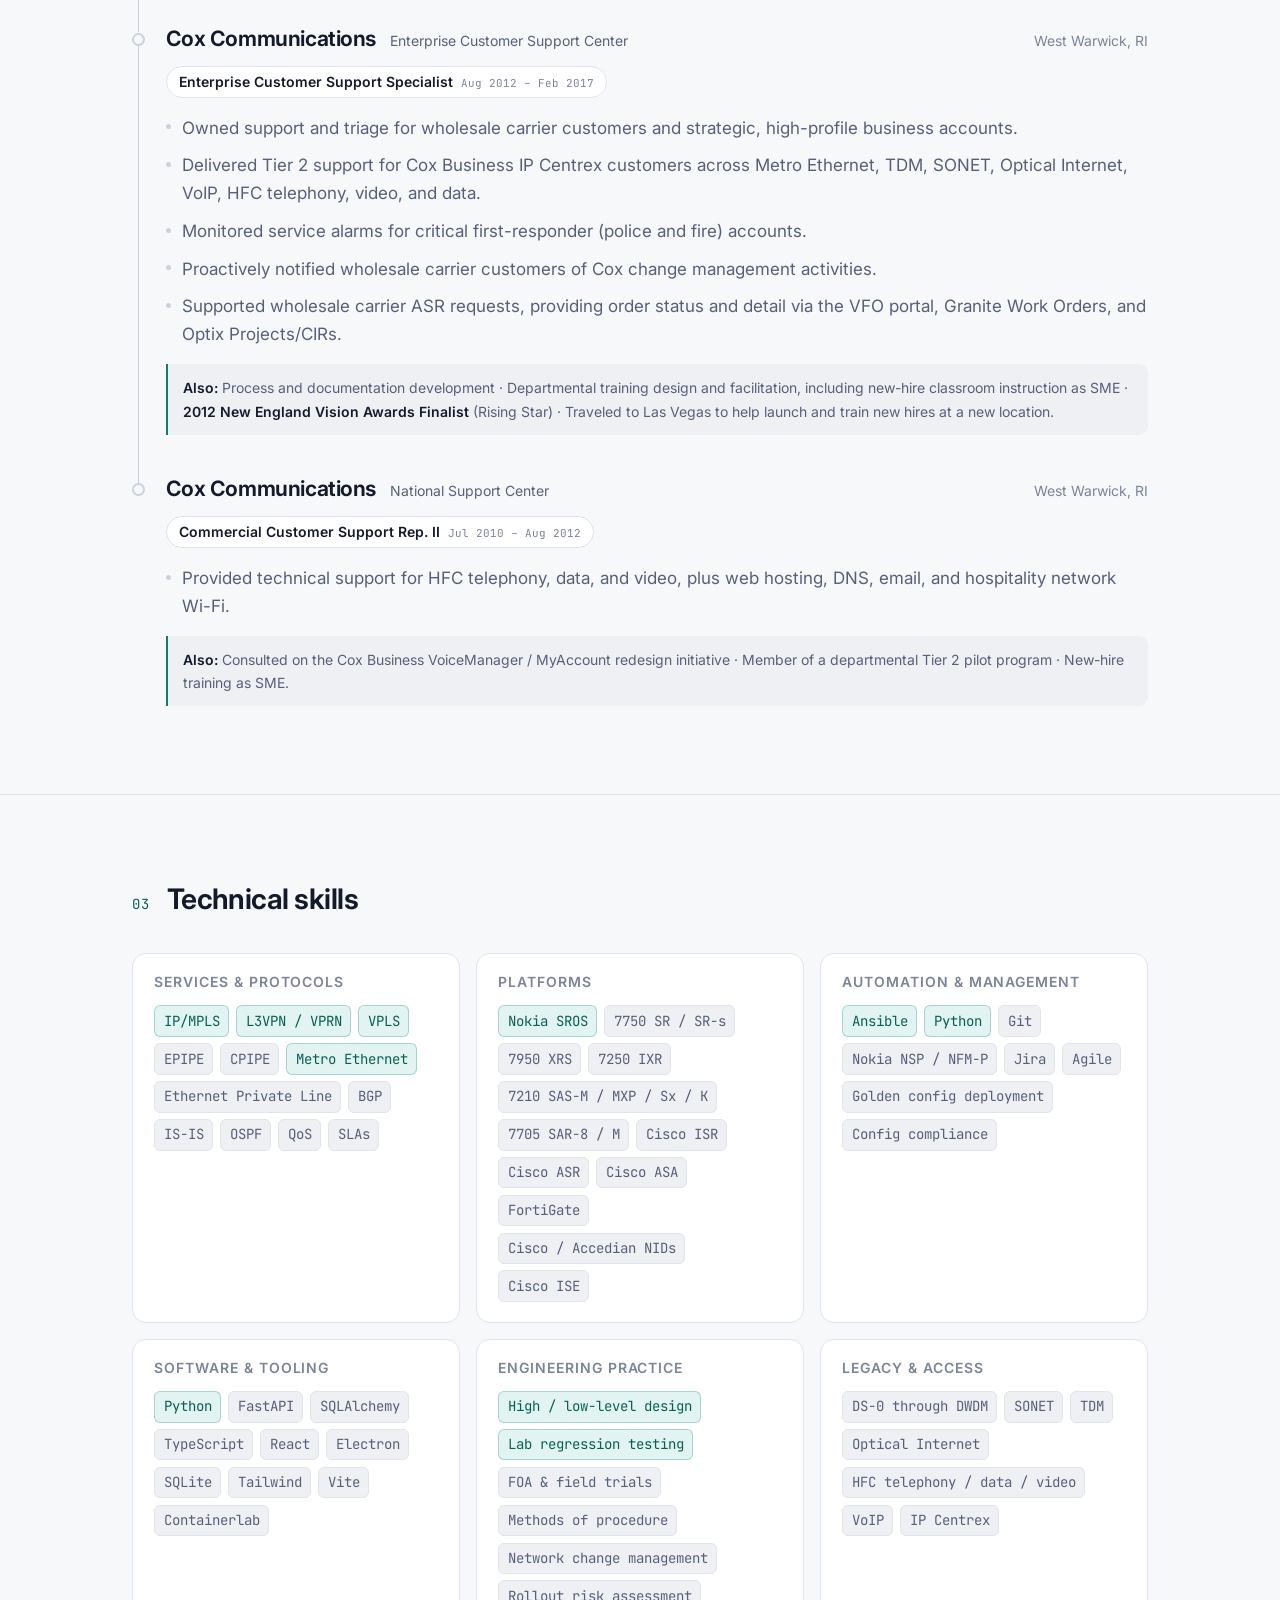
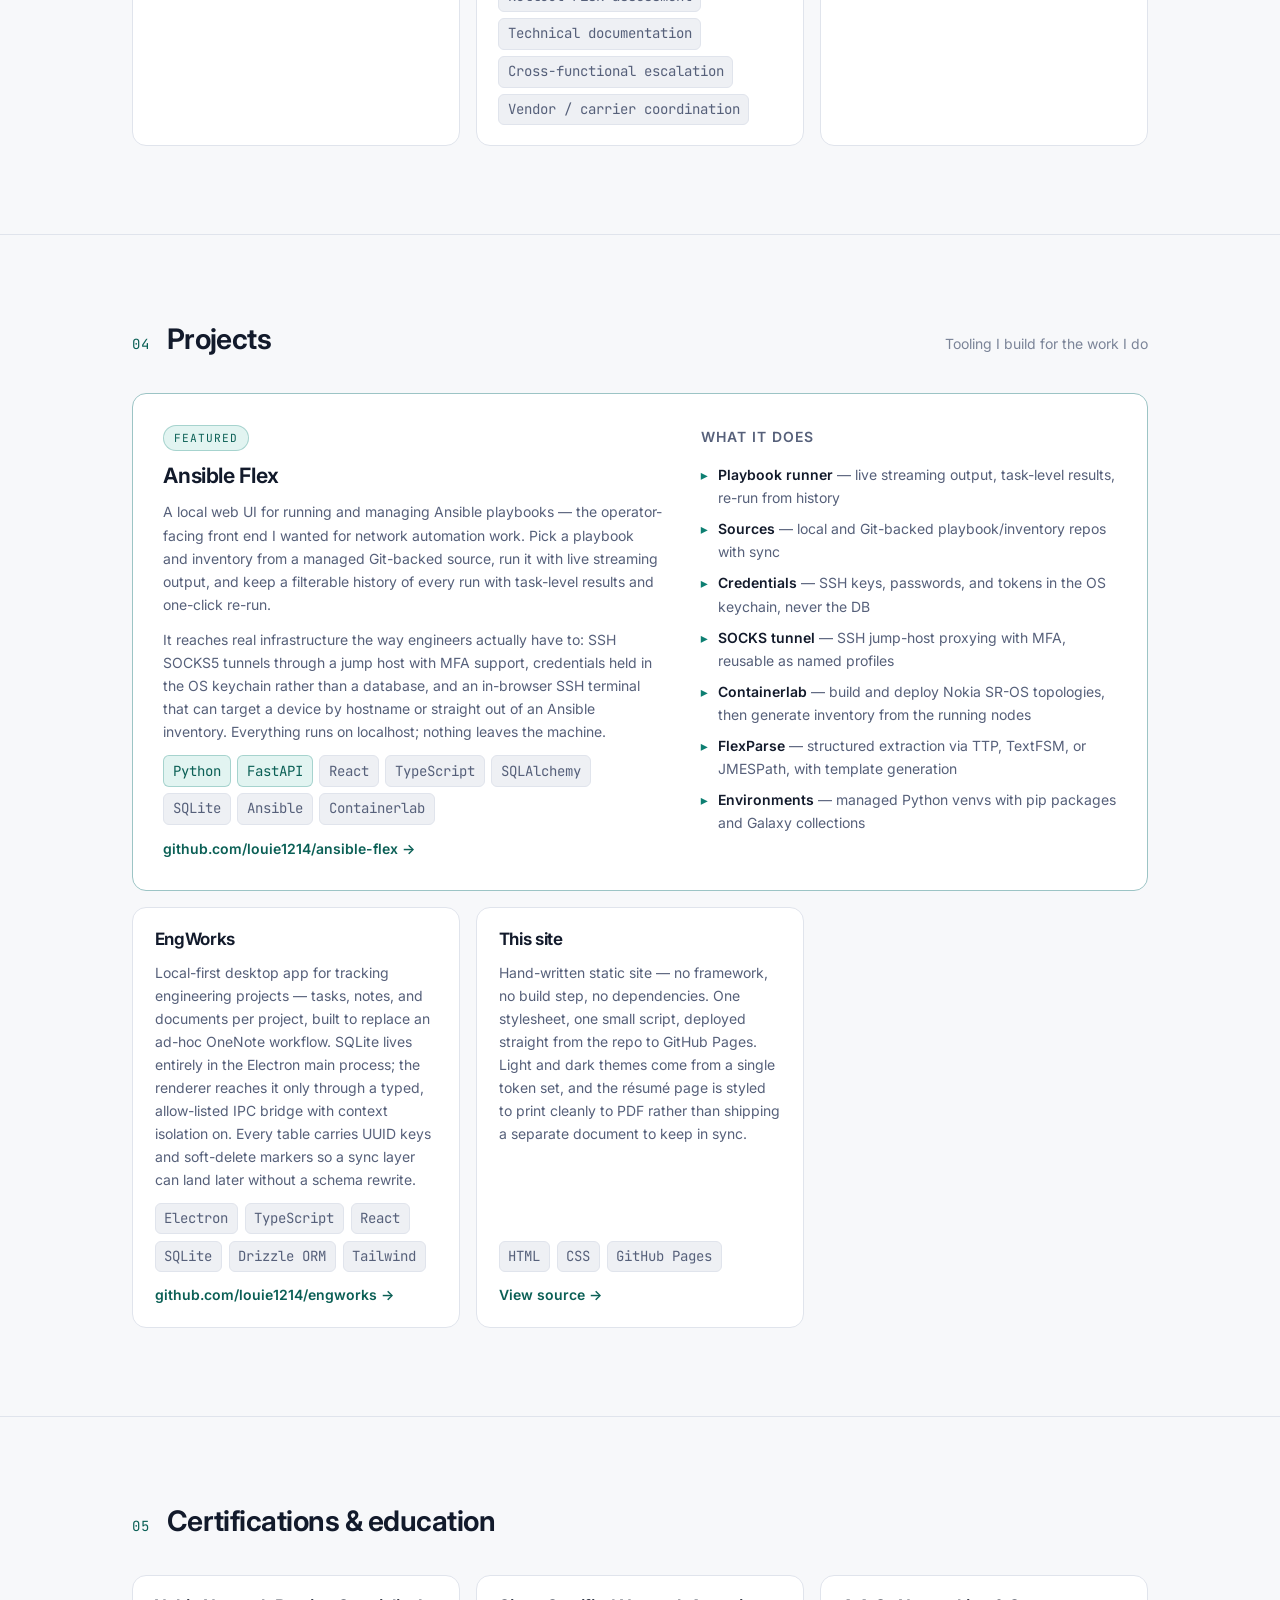
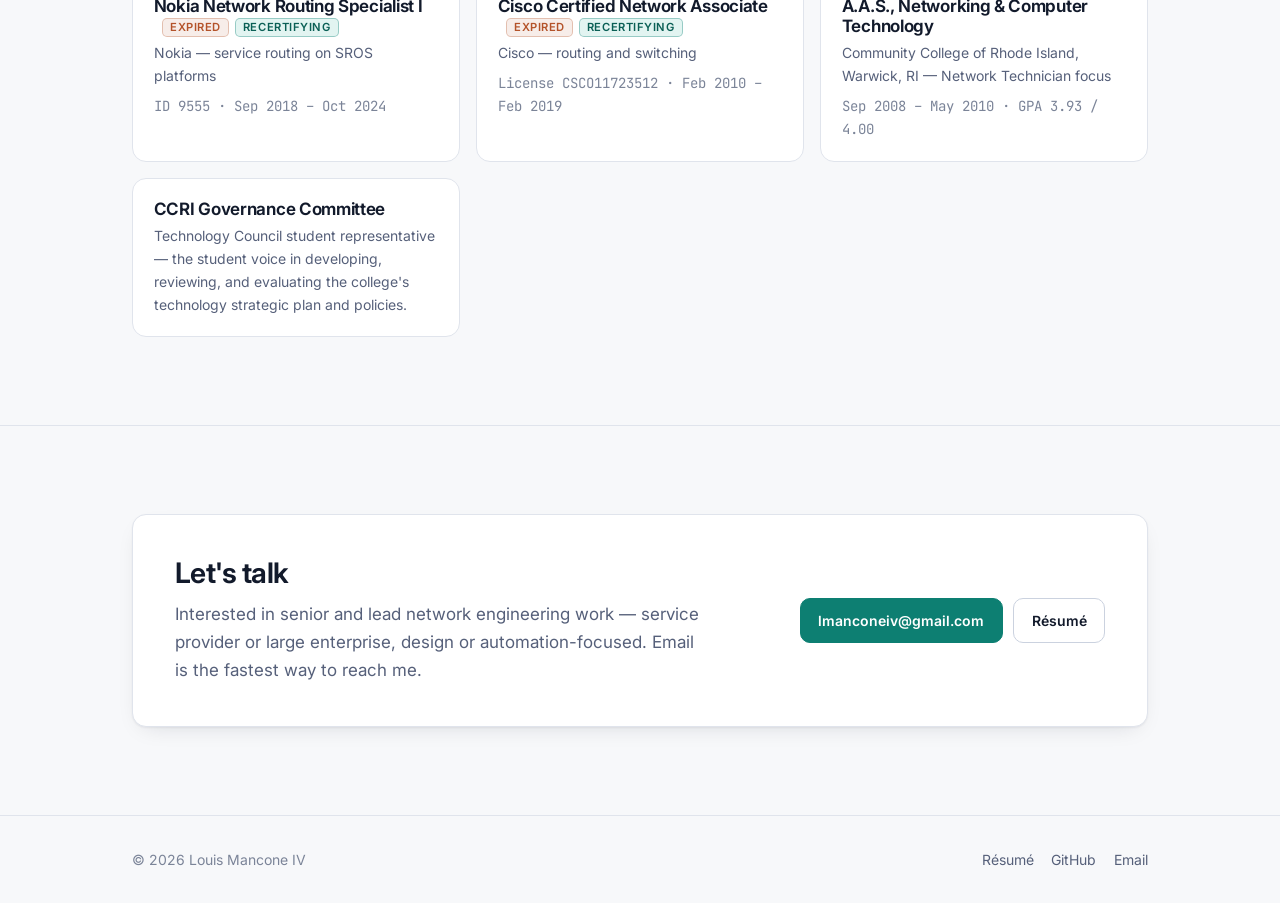
==== commit b2a36eca: "Reposition as senior carrying lead responsibilities; fix Cox tenure Tenure at Cox is sixteen years, " ====
--- a/index.html
+++ b/index.html
@@ -4,12 +4,12 @@
 <meta charset="utf-8">
 <meta name="viewport" content="width=device-width, initial-scale=1">
 <title>Louis Mancone IV — Network Engineer</title>
-<meta name="description" content="Lead-level network engineer with 10+ years in large-scale IP/MPLS, Metro Ethernet, and enterprise services — design, lab validation, and network automation.">
+<meta name="description" content="Senior network engineer with 10+ years in large-scale IP/MPLS, Metro Ethernet, and enterprise services — design, lab validation, and network automation.">
 <meta name="author" content="Louis Mancone IV">
 
 <meta property="og:type" content="website">
 <meta property="og:title" content="Louis Mancone IV — Network Engineer">
-<meta property="og:description" content="Lead-level network engineer with 10+ years in large-scale IP/MPLS, Metro Ethernet, and enterprise services — design, lab validation, and network automation.">
+<meta property="og:description" content="Senior network engineer with 10+ years in large-scale IP/MPLS, Metro Ethernet, and enterprise services — design, lab validation, and network automation.">
 <meta property="og:url" content="https://louie1214.github.io/">
 <meta name="twitter:card" content="summary">
 
@@ -55,14 +55,14 @@
 <!-- ================= HERO ================= -->
 <section class="hero" id="top">
   <div class="wrap">
-    <p class="hero-eyebrow"><span class="dot" aria-hidden="true"></span> Open to lead &amp; principal network engineering roles</p>
+    <p class="hero-eyebrow"><span class="dot" aria-hidden="true"></span> Open to senior &amp; lead network engineering roles</p>
 
     <h1>Louis Mancone IV</h1>
     <p class="hero-role">Network Engineer III &mdash; IP/MPLS, Metro Ethernet &amp; Network Automation</p>
 
     <p class="hero-lede">
       I design, validate, and ship the network changes that carry commercial and enterprise traffic.
-      Fifteen years at Cox Communications &mdash; from the support floor to sustaining engineering &mdash;
+      Sixteen years at Cox Communications &mdash; from the support floor to sustaining engineering &mdash;
       building high- and low-level designs, lab regression suites, methods of procedure, and the
       automation that makes golden configuration deployment repeatable at scale.
     </p>
@@ -120,7 +120,7 @@
     <div class="two-col">
       <div class="prose reveal">
         <p>
-          I'm a lead-level network engineer with <strong>10+ years designing, implementing, testing, and
+          I'm a senior network engineer carrying lead responsibilities, with <strong>10+ years designing, implementing, testing, and
           supporting large-scale IP/MPLS, Internet, Metro Ethernet, and enterprise network services</strong>.
           My work sits at the seam between design and operations: taking a proposed capability from a
           high-level design, through lab regression and field trial, into a validated production rollout
@@ -520,7 +520,7 @@
       <div>
         <h2>Let's talk</h2>
         <p>
-          Interested in lead and principal network engineering work &mdash; service provider or
+          Interested in senior and lead network engineering work &mdash; service provider or
           large enterprise, design or automation-focused. Email is the fastest way to reach me.
         </p>
       </div>
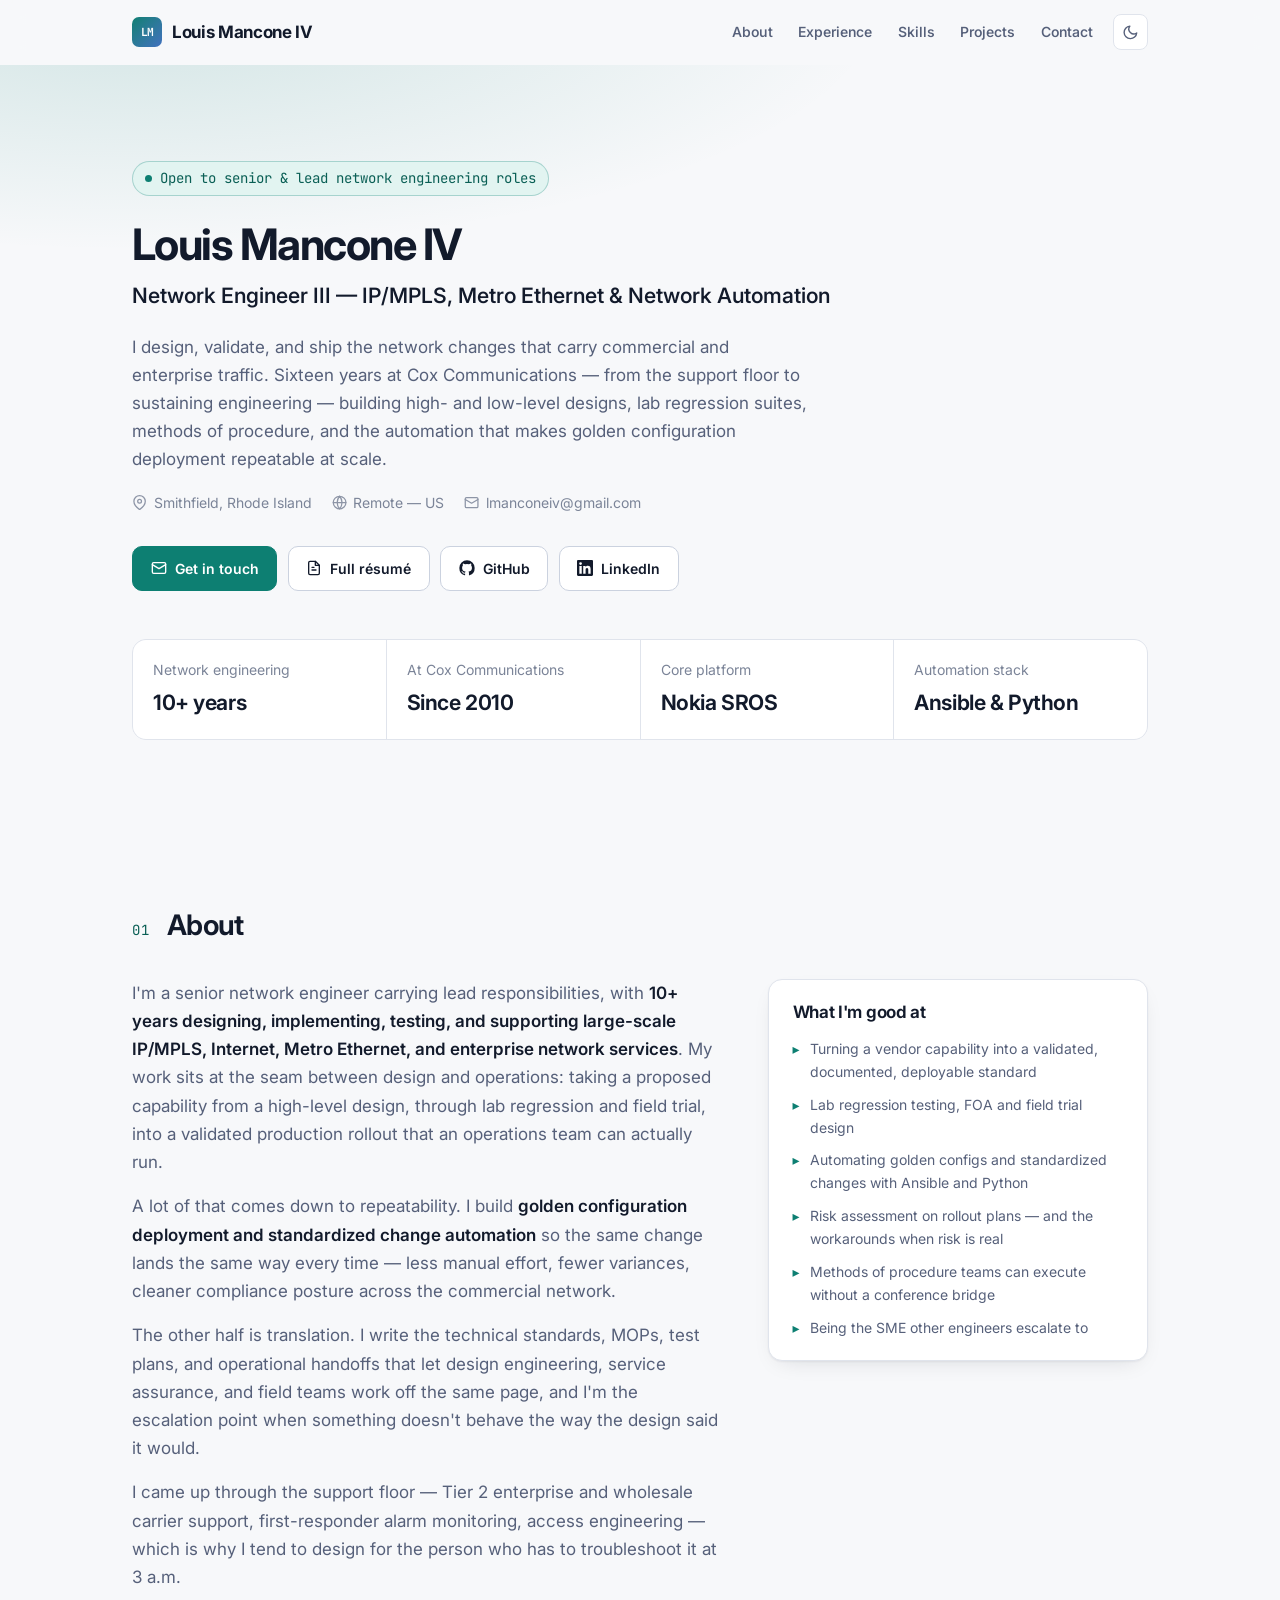
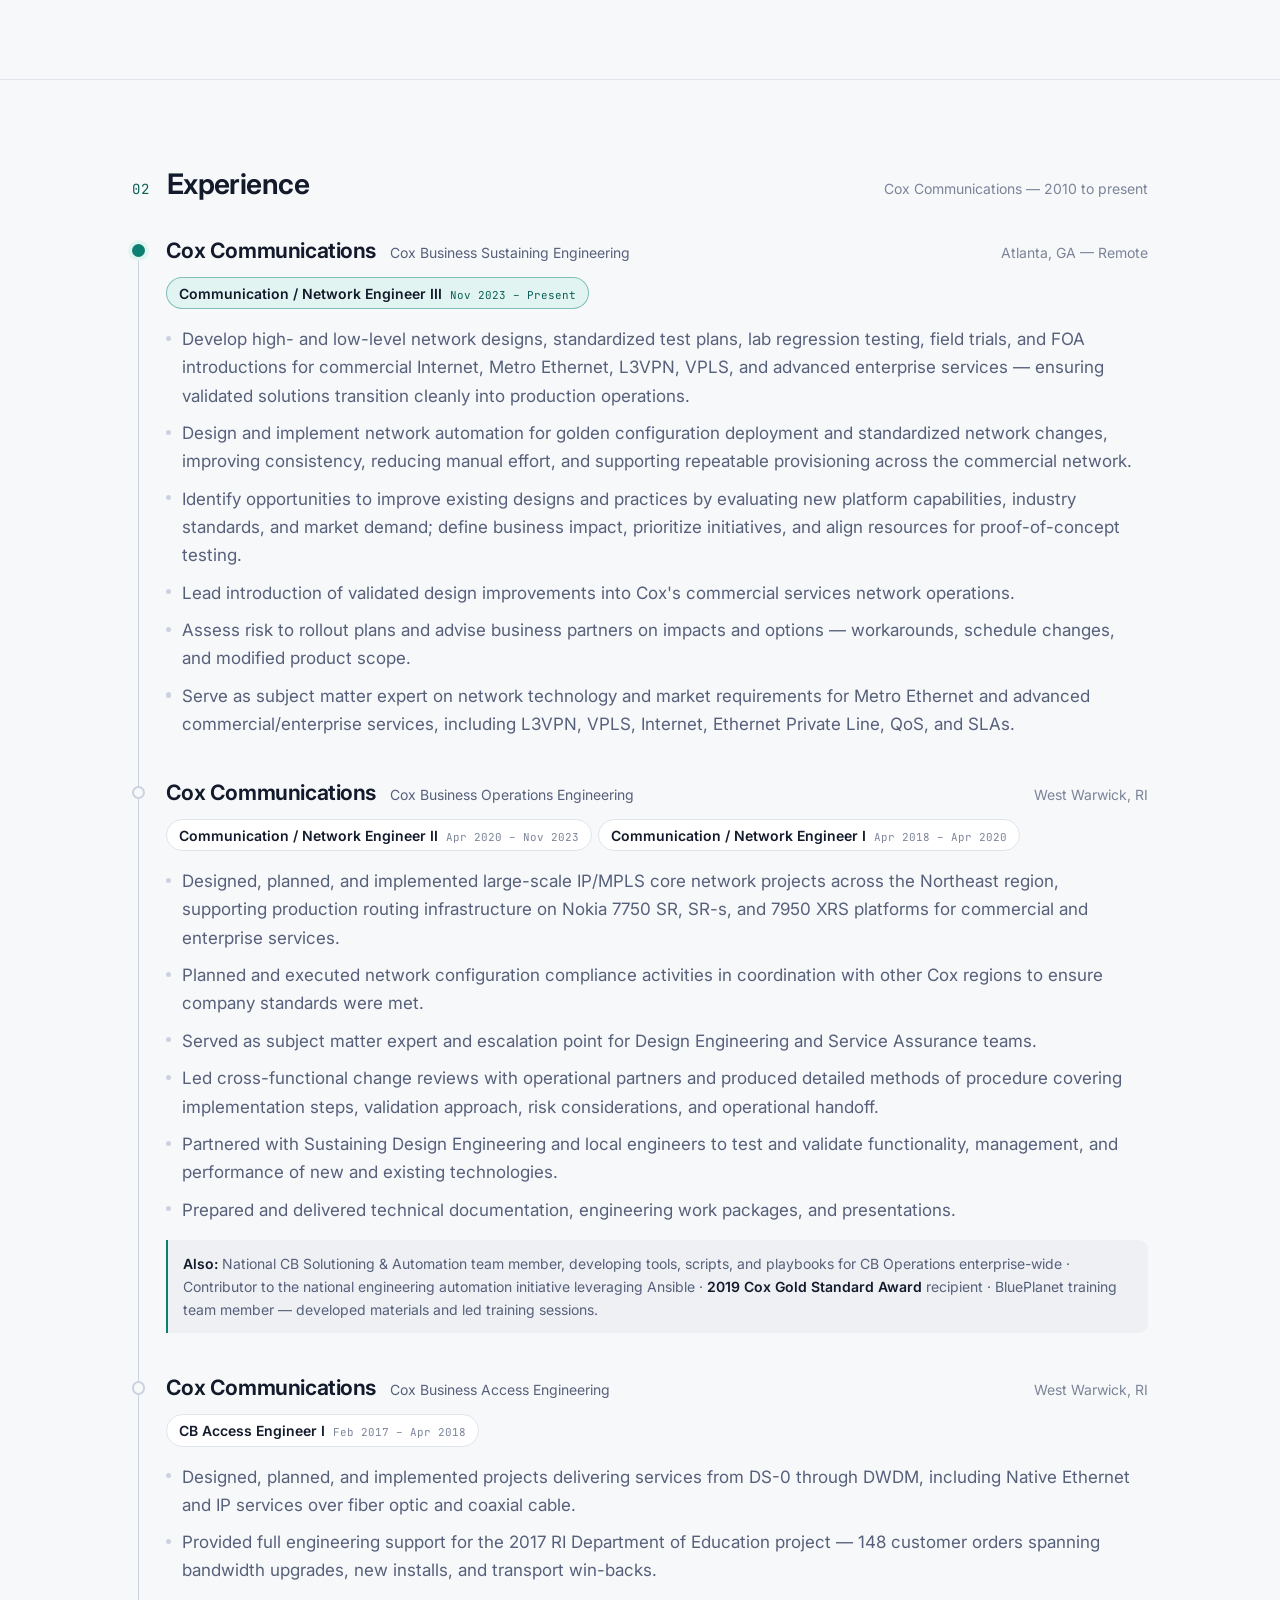
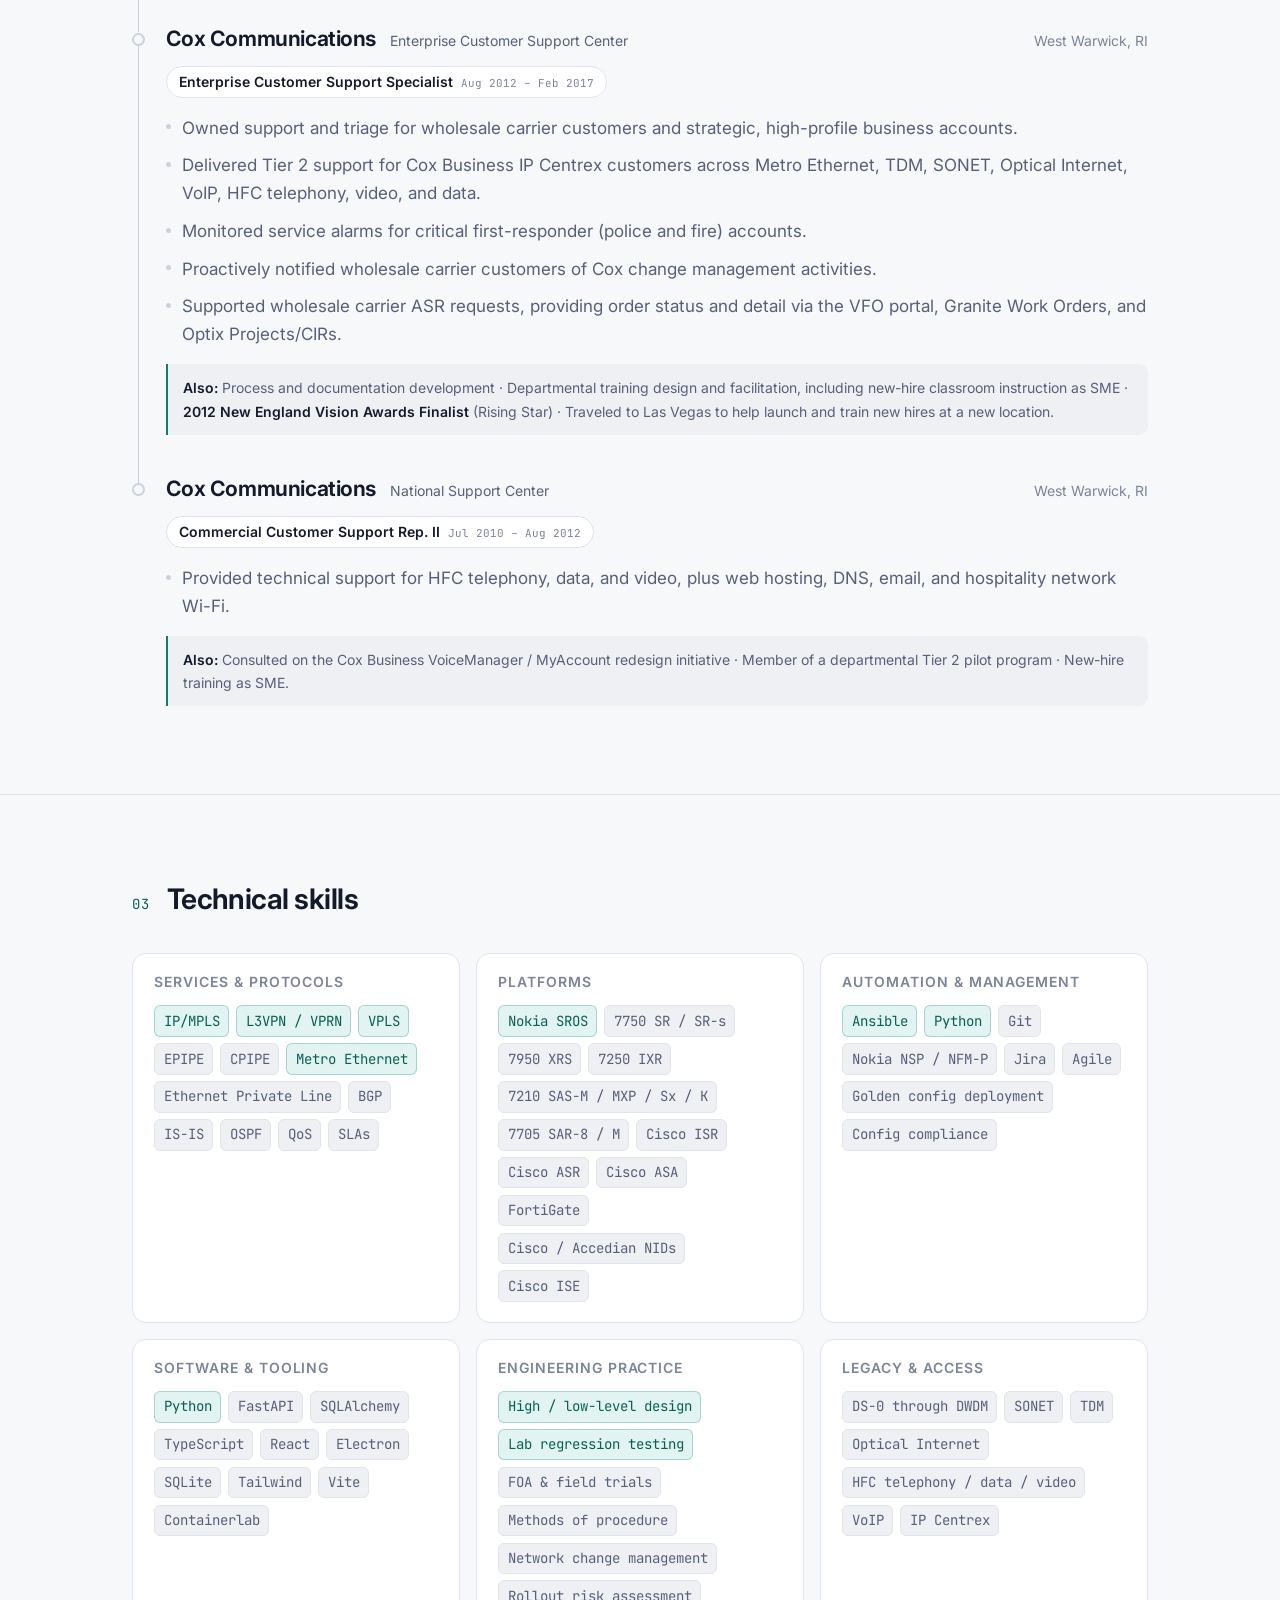
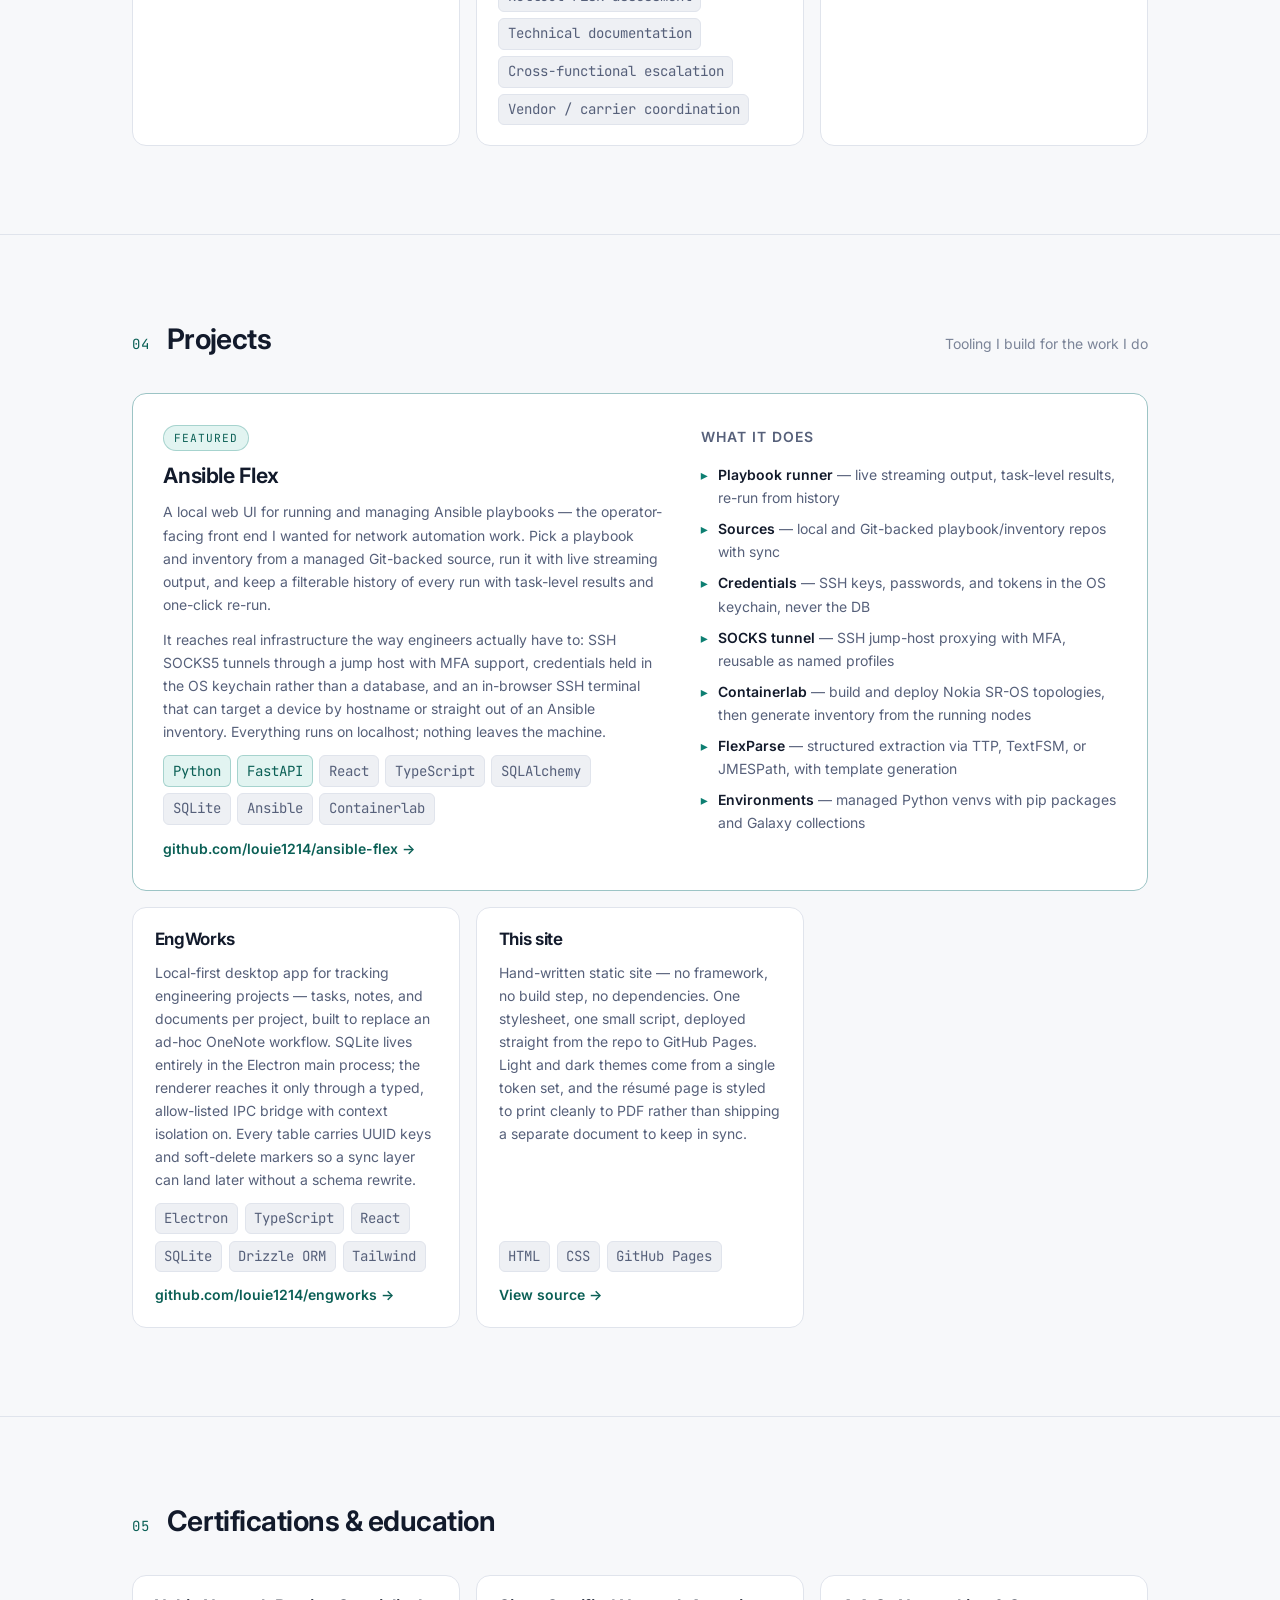
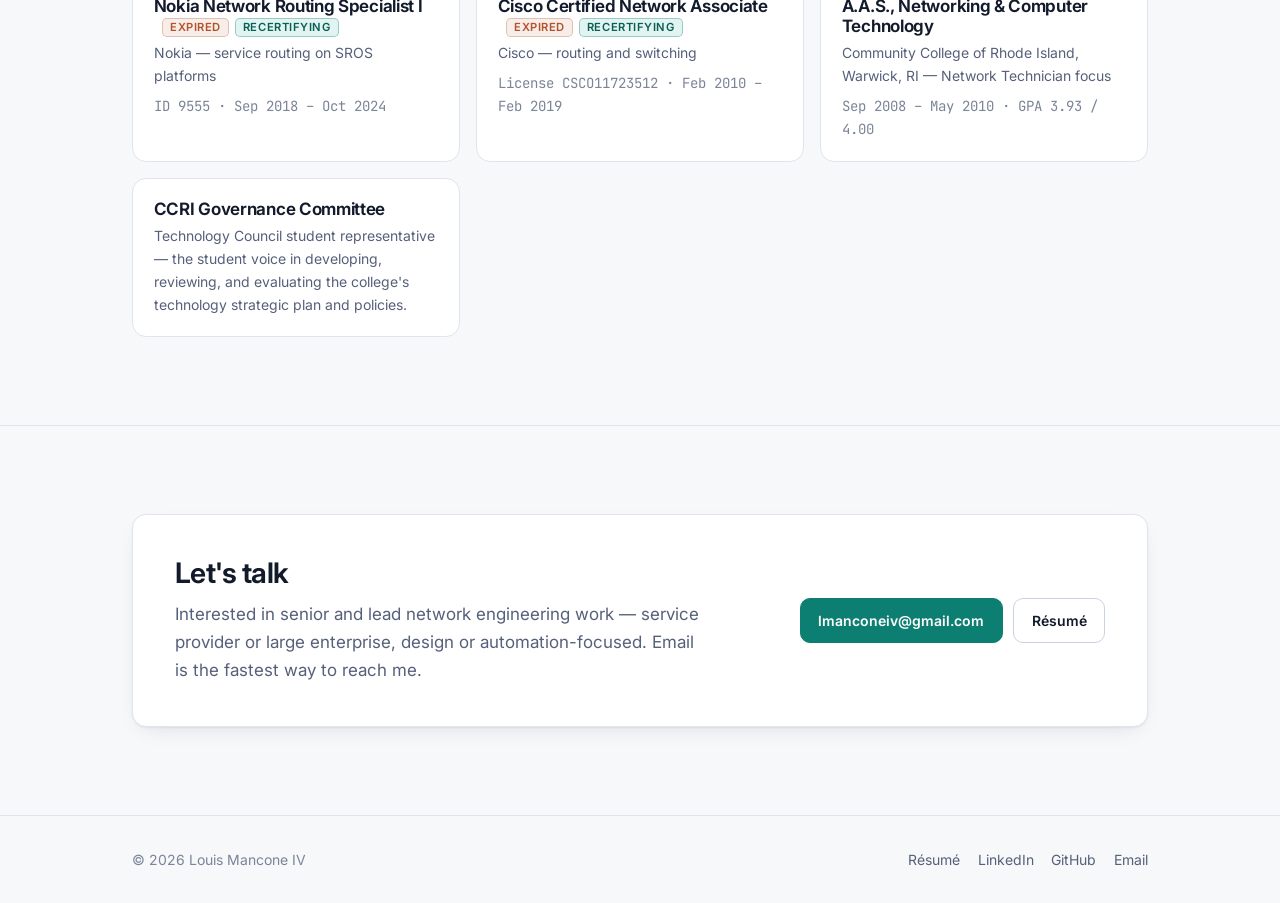
==== commit f79a6b3e: "Add LinkedIn profile link Hero CTA row and footer on the profile, contact line and footer on the rés" ====
--- a/index.html
+++ b/index.html
@@ -95,9 +95,10 @@
         <svg viewBox="0 0 24 24" fill="currentColor" aria-hidden="true"><path d="M12 .5A11.5 11.5 0 0 0 .5 12a11.5 11.5 0 0 0 7.86 10.92c.58.1.79-.25.79-.56v-2c-3.2.7-3.88-1.37-3.88-1.37-.53-1.34-1.29-1.7-1.29-1.7-1.05-.72.08-.7.08-.7 1.16.08 1.77 1.2 1.77 1.2 1.03 1.77 2.7 1.26 3.36.96.1-.75.4-1.26.73-1.55-2.56-.3-5.25-1.28-5.25-5.7 0-1.26.45-2.3 1.19-3.1-.12-.3-.52-1.48.11-3.08 0 0 .97-.31 3.18 1.18a11 11 0 0 1 5.8 0c2.2-1.5 3.17-1.18 3.17-1.18.63 1.6.23 2.78.12 3.07.74.81 1.18 1.85 1.18 3.11 0 4.43-2.69 5.4-5.26 5.69.41.36.78 1.06.78 2.14v3.17c0 .31.2.67.8.56A11.5 11.5 0 0 0 23.5 12 11.5 11.5 0 0 0 12 .5z"/></svg>
         GitHub
       </a>
-      <!-- TODO: add your LinkedIn profile here
-      <a class="btn" href="https://www.linkedin.com/in/YOUR-HANDLE">LinkedIn</a>
-      -->
+      <a class="btn" href="https://www.linkedin.com/in/louis-mancone-iv-81952038">
+        <svg viewBox="0 0 24 24" fill="currentColor" aria-hidden="true"><path d="M20.447 20.452h-3.554v-5.569c0-1.328-.027-3.037-1.852-3.037-1.853 0-2.136 1.445-2.136 2.939v5.667H9.351V9h3.414v1.561h.046c.477-.9 1.637-1.85 3.37-1.85 3.601 0 4.267 2.37 4.267 5.455v6.286zM5.337 7.433a2.062 2.062 0 0 1-2.063-2.065 2.064 2.064 0 1 1 2.063 2.065zm1.782 13.019H3.555V9h3.564v11.452zM22.225 0H1.771C.792 0 0 .774 0 1.729v20.542C0 23.227.792 24 1.771 24h20.451C23.2 24 24 23.227 24 22.271V1.729C24 .774 23.2 0 22.225 0z"/></svg>
+        LinkedIn
+      </a>
     </div>
 
     <dl class="stats reveal">
@@ -539,6 +540,7 @@
     <span>&copy; <span id="year">2026</span> Louis Mancone IV</span>
     <nav aria-label="Footer">
       <a href="resume.html">R&eacute;sum&eacute;</a>
+      <a href="https://www.linkedin.com/in/louis-mancone-iv-81952038">LinkedIn</a>
       <a href="https://github.com/louie1214">GitHub</a>
       <a href="mailto:lmanconeiv@gmail.com">Email</a>
     </nav>
